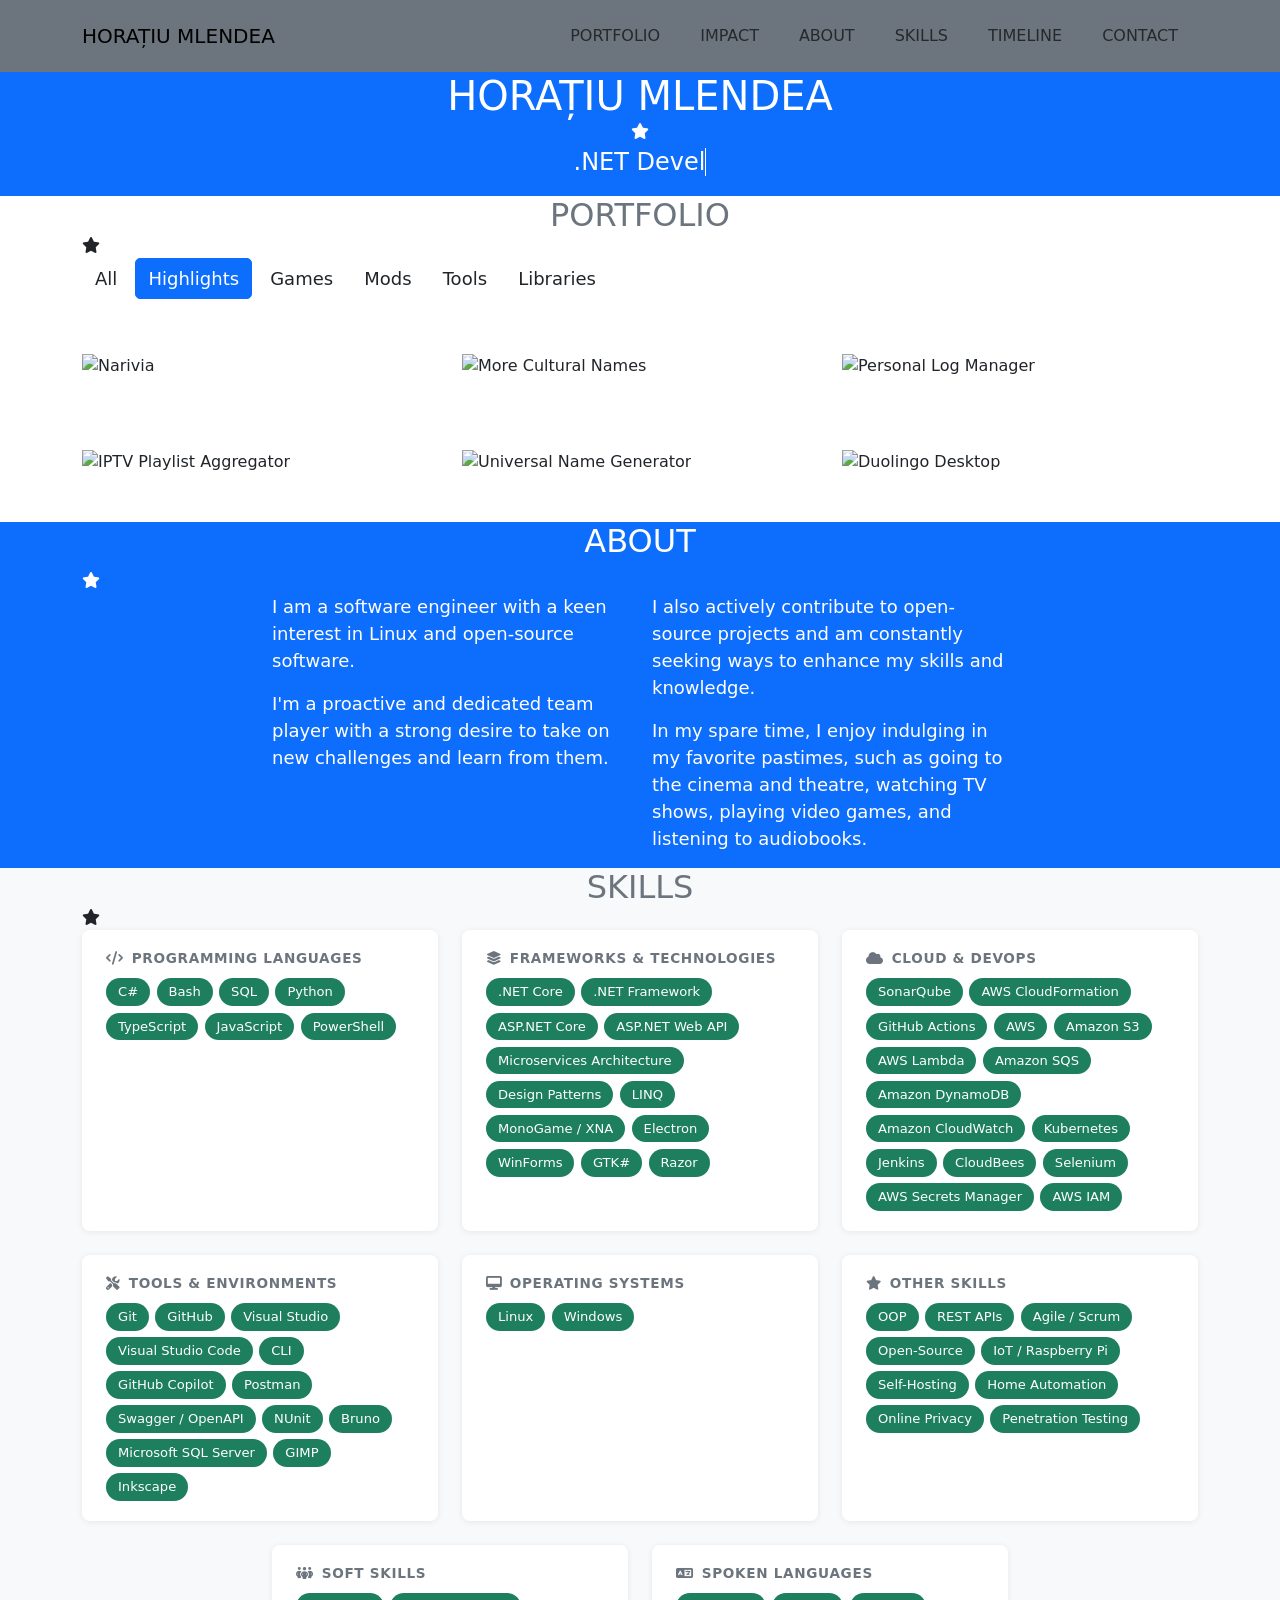
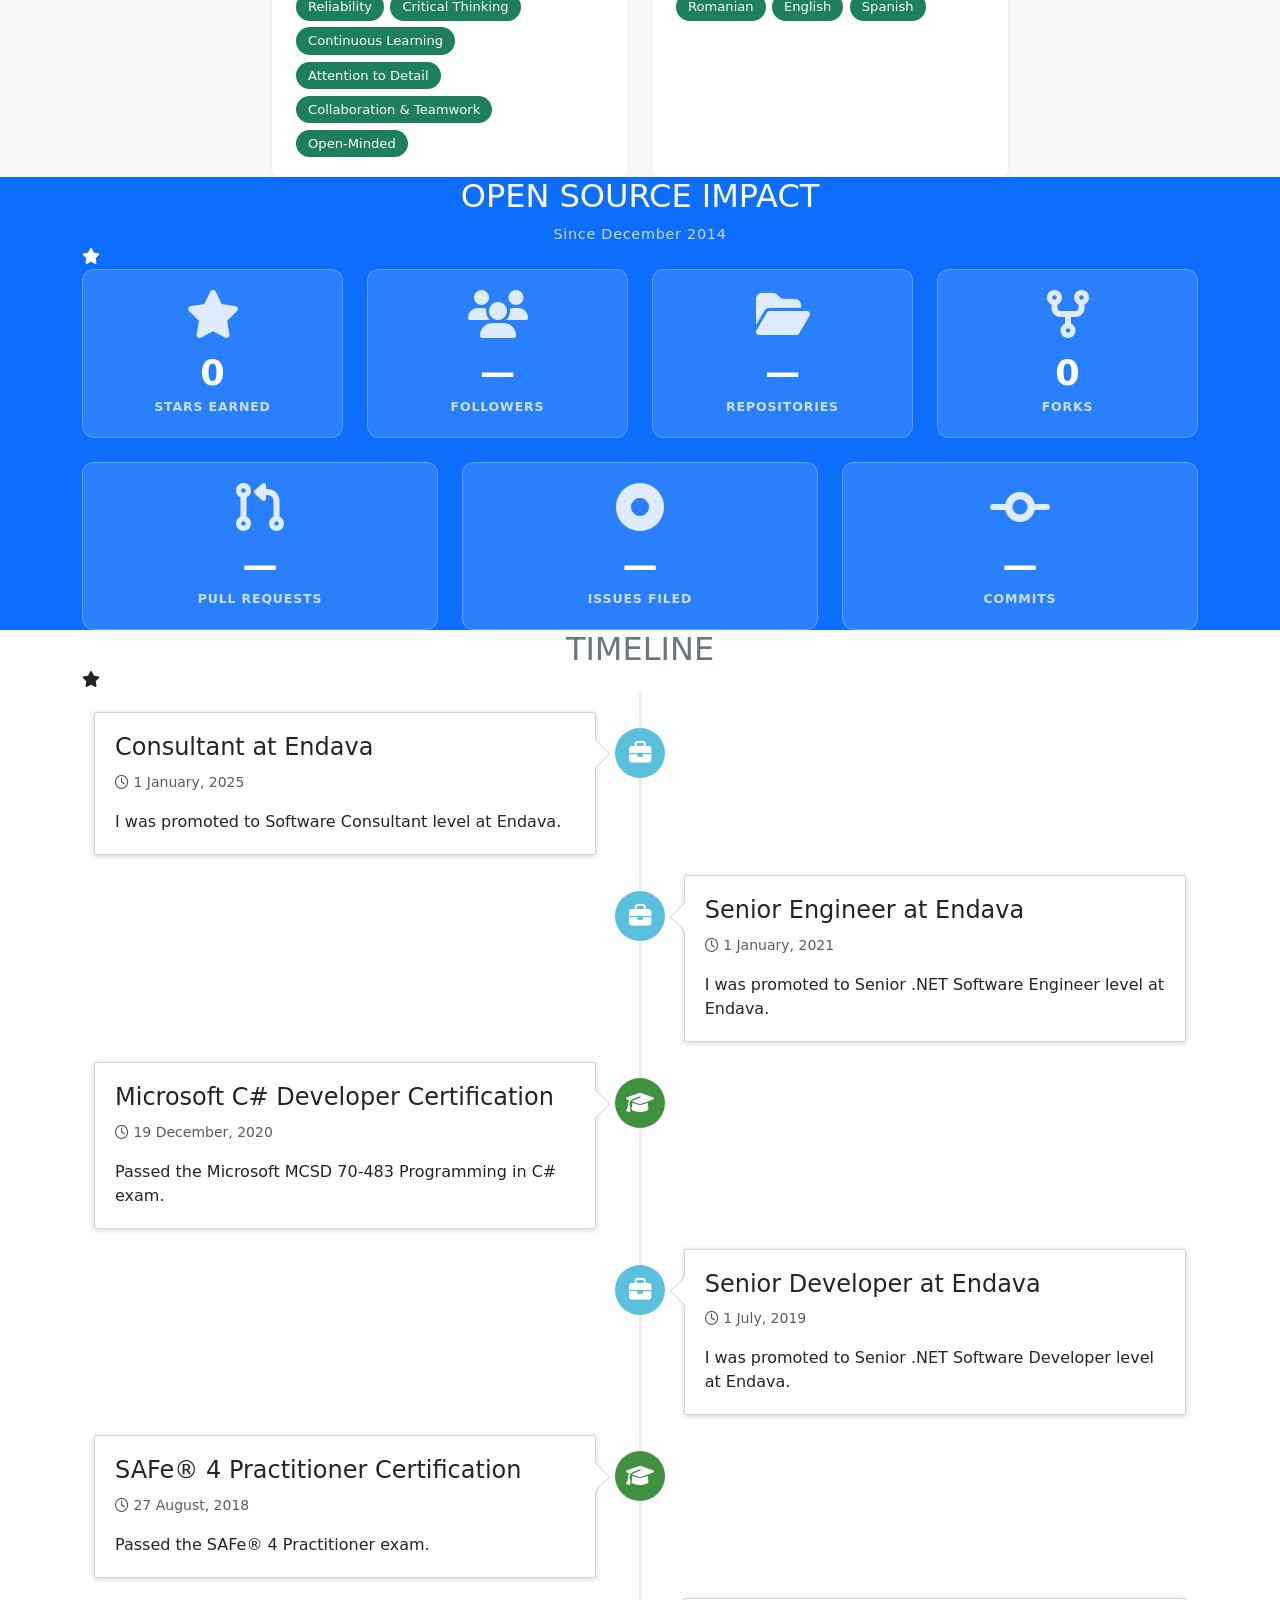
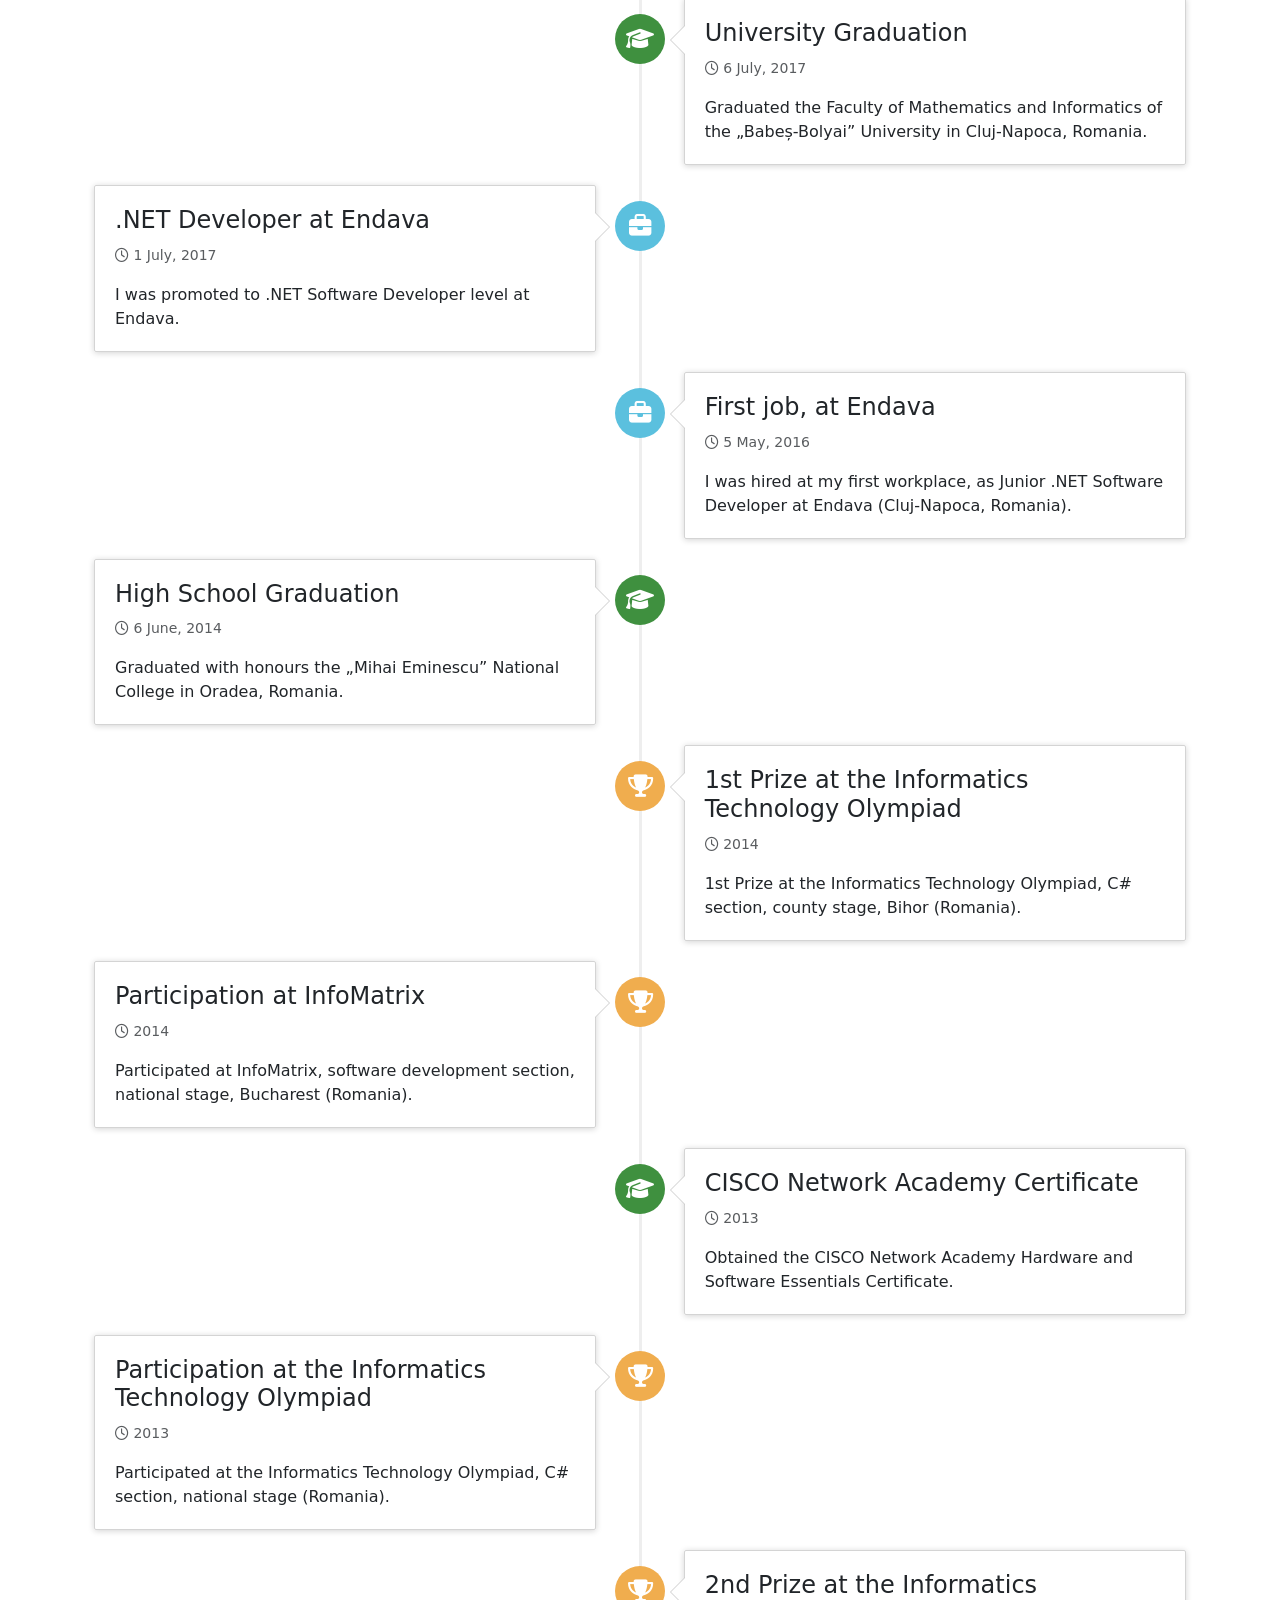
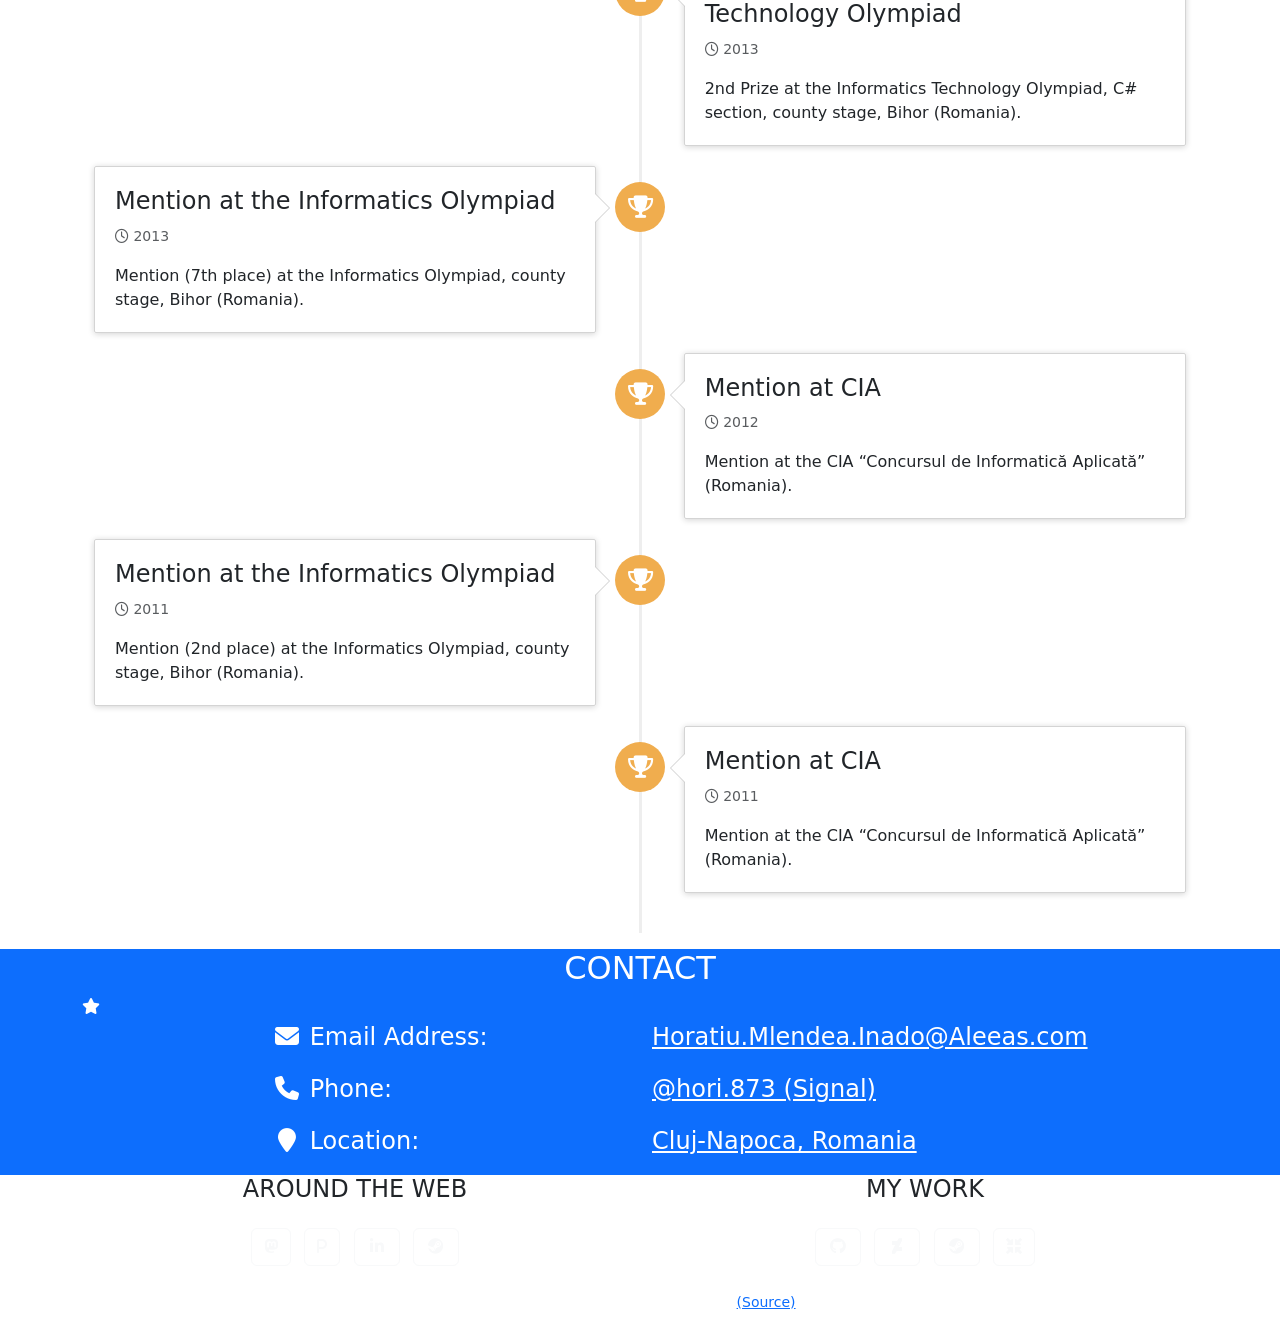
==== index.html @ ca7e9d62 "impact: Tweaked subtitle" ====
<!DOCTYPE html>
<html lang="en">
    <head>
        <meta charset="utf-8">
        <meta name="viewport" content="width=device-width, initial-scale=1">
        <meta name="description" content="Horațiu Mlendea's Presentation Website">
        <meta name="author" content="Horațiu Mlendea">

        <!-- Open Graph -->
        <meta property="og:type" content="website">
        <meta property="og:url" content="https://hmlendea.go.ro">
        <meta property="og:title" content="Horațiu Mlendea">
        <meta property="og:description" content="Software Engineering Consultant (.NET) · Open-source contributor · Linux enthusiast">
        <meta property="og:image" content="https://avatars.githubusercontent.com/u/10261133">
        <meta property="og:image:width" content="460">
        <meta property="og:image:height" content="460">
        <meta property="og:locale" content="en_GB">

        <!-- Twitter / X Card -->
        <meta name="twitter:card" content="summary">
        <meta name="twitter:url" content="https://hmlendea.go.ro">
        <meta name="twitter:title" content="Horațiu Mlendea">
        <meta name="twitter:description" content="Software Engineering Consultant (.NET) · Open-source contributor · Linux enthusiast">
        <meta name="twitter:image" content="https://avatars.githubusercontent.com/u/10261133">

        <link rel="icon" href="https://avatars.githubusercontent.com/u/10261133">
        <link rel="canonical" href="https://hmlendea.go.ro/">
        <link rel="sitemap" type="application/xml" href="/sitemap.xml">
        <title>Horațiu Mlendea</title>

        <!-- Preconnect hints for performance -->
        <link rel="preconnect" href="https://fonts.googleapis.com" />
        <link rel="preconnect" href="https://fonts.gstatic.com" crossorigin />
        <link rel="preconnect" href="https://cdn.jsdelivr.net" />
        <link rel="preconnect" href="https://cdnjs.cloudflare.com" />

        <!-- Bootstrap -->
        <link href="https://cdn.jsdelivr.net/npm/bootstrap@5.3.3/dist/css/bootstrap.min.css" rel="stylesheet">
        <link href="https://cdn.jsdelivr.net/npm/startbootstrap-freelancer@7.0.7/dist/css/styles.min.css" rel="stylesheet" />

        <!-- Font Awesome icons (free version)-->
        <link href="https://cdnjs.cloudflare.com/ajax/libs/font-awesome/6.7.2/css/all.min.css" rel="stylesheet" crossorigin="anonymous">

        <!-- CSS - Plugins -->
        <link href="css/timeline.css" rel="stylesheet">
        <link href="https://cdnjs.cloudflare.com/ajax/libs/animate.css/4.1.1/animate.min.css" rel="stylesheet">

        <!-- CSS - Customisations -->
        <link href="css/portfolio-filter.css" rel="stylesheet">
        <link href="css/hori.css" rel="stylesheet">

        <!-- Google fonts-->
        <link href="https://fonts.googleapis.com/css2?family=Montserrat:wght@400;700&family=Lato:ital,wght@0,400;0,700;1,400;1,700&display=swap" rel="stylesheet" />
        <link rel="me" href="https://mastodon.world/@hmlendea">
    </head>
    <body id="page-top" class="index">

        <!-- Navigation-->
        <nav class="navbar navbar-expand-lg bg-secondary text-uppercase fixed-top" id="mainNav">
            <div class="container">
                <a class="navbar-brand js-scroll-trigger" href="#page-top">Horațiu Mlendea</a>
                <button class="navbar-toggler text-uppercase fw-bold bg-primary text-white rounded" type="button" data-bs-toggle="collapse" data-bs-target="#navbarResponsive" aria-controls="navbarResponsive" aria-expanded="false" aria-label="Toggle navigation">
                    Menu
                    <i class="fas fa-bars"></i>
                </button>
                <div class="collapse navbar-collapse" id="navbarResponsive">
                    <ul class="navbar-nav ms-auto">
                        <li class="nav-item mx-0 mx-lg-1"><a class="nav-link py-3 px-0 px-lg-3 rounded js-scroll-trigger" href="#portfolio">Portfolio</a></li>
                        <li class="nav-item mx-0 mx-lg-1"><a class="nav-link py-3 px-0 px-lg-3 rounded js-scroll-trigger" href="#impact">Impact</a></li>
                        <li class="nav-item mx-0 mx-lg-1"><a class="nav-link py-3 px-0 px-lg-3 rounded js-scroll-trigger" href="#about">About</a></li>
                        <li class="nav-item mx-0 mx-lg-1"><a class="nav-link py-3 px-0 px-lg-3 rounded js-scroll-trigger" href="#skills">Skills</a></li>
                        <li class="nav-item mx-0 mx-lg-1"><a class="nav-link py-3 px-0 px-lg-3 rounded js-scroll-trigger" href="#timeline">Timeline</a></li>
                        <li class="nav-item mx-0 mx-lg-1"><a class="nav-link py-3 px-0 px-lg-3 rounded js-scroll-trigger" href="#contact">Contact</a></li>
                    </ul>
                </div>
            </div>
        </nav>

        <!-- Masthead-->
        <header class="masthead bg-primary text-white text-center">
            <div class="container d-flex align-items-center flex-column">
                <!-- Masthead Avatar Image-->
                <img class="masthead-avatar mb-5 wow animate__animated animate__bounceIn" src="https://avatars.githubusercontent.com/u/10261133" alt="Horațiu Mlendea" />
                <!-- Masthead Heading-->
                <h1 class="masthead-heading text-uppercase mb-0">Horațiu Mlendea</h1>
                <!-- Icon Divider-->
                <div class="divider-custom divider-light">
                    <div class="divider-custom-line"></div>
                    <div class="divider-custom-icon"><i class="fas fa-star"></i></div>
                    <div class="divider-custom-line"></div>
                </div>
                <!-- Masthead Subheading-->
                <span class="skills">
                    <p class="text-center typewrite" data-period="1500" data-type='[ ".NET Developer", "Tinkerer", "IoT enthusiast", "♥ Linux", "Gamer", "Open-source contributor", "Online privacy advocate", "Writer of bugs xD" ]'>
                        <span class="wrap"></span>
                    </p>
                </span>
            </div>
        </header>

        <!-- Portfolio Section-->
        <section class="page-section portfolio" id="portfolio">
            <div class="container">
                <!-- Portfolio Section Heading-->
                <h2 class="page-section-heading text-center text-uppercase text-secondary mb-0">Portfolio</h2>
                <!-- Icon Divider-->
                <div class="divider-custom">
                    <div class="divider-custom-line"></div>
                    <div class="divider-custom-icon"><i class="fas fa-star"></i></div>
                    <div class="divider-custom-line"></div>
                </div>
                <div class="divider-custom">
                    <button class="btn filter-button" data-filter="all" href="">All</button>
                    <button class="btn filter-button btn-primary" data-filter="highlights">Highlights</button>
                    <button class="btn filter-button" data-filter="games">Games</button>
                    <button class="btn filter-button" data-filter="mods">Mods</button>
                    <button class="btn filter-button" data-filter="tools">Tools</button>
                    <button class="btn filter-button" data-filter="libraries">Libraries</button>
                </div>
                <!-- Portfolio Grid Items-->
                <div id="portfolio-gallery" class="row justify-content-center">
                    <!-- 1,1 -->
                    <div class="col-md-6 col-lg-4 mb-5 wow animate__animated animate__bounceIn filter games highlights">
                        <!-- Narivia-->
                        <div class="portfolio-item mx-auto" data-bs-toggle="modal" data-bs-target="#portfolioModalNarivia">
                            <div class="portfolio-item-caption d-flex align-items-center justify-content-center h-100 w-100">
                                <div class="portfolio-item-caption-content text-center text-white">Narivia</div>
                            </div>
                            <img class="img-fluid" loading="lazy" src="https://raw.githubusercontent.com/hmlendea/narivia/master/.github/cover.png" alt="Narivia" />
                        </div>
                    </div>
                    <!-- 2,1 -->
                    <div class="col-md-6 col-lg-4 mb-5 wow animate__animated animate__bounceIn filter mods highlights">
                        <!-- More Cultural Names -->
                        <div class="portfolio-item mx-auto" data-bs-toggle="modal" data-bs-target="#portfolioModalMoreCulturalNames">
                            <div class="portfolio-item-caption d-flex align-items-center justify-content-center h-100 w-100">
                                <div class="portfolio-item-caption-content text-center text-white">More Cultural Names</div>
                            </div>
                            <img class="img-fluid" loading="lazy" src="https://raw.githubusercontent.com/hmlendea/more-cultural-names/master/.github/cover.png" alt="More Cultural Names" />
                        </div>
                    </div>
                    <!-- 3,1 -->
                    <div class="col-md-6 col-lg-4 mb-5 wow animate__animated animate__bounceIn filter games">
                        <!-- GeForce NOW for Linux -->
                        <div class="portfolio-item mx-auto" data-bs-toggle="modal" data-bs-target="#portfolioModalGeForceNowElectron">
                            <div class="portfolio-item-caption d-flex align-items-center justify-content-center h-100 w-100">
                                <div class="portfolio-item-caption-content text-center text-white">GeForce NOW for Linux</div>
                            </div>
                            <img class="img-fluid" loading="lazy" src="https://raw.githubusercontent.com/hmlendea/gfn-electron/master/.github/cover.png" alt="GeForce NOW for Linux" />
                        </div>
                    </div>
                    <!-- 3,1 -->
                    <div class="col-md-6 col-lg-4 mb-5 wow animate__animated animate__bounceIn filter tools highlights">
                        <!-- Personal Log Manager -->
                        <div class="portfolio-item mx-auto" data-bs-toggle="modal" data-bs-target="#portfolioModalPersonalLogManager">
                            <div class="portfolio-item-caption d-flex align-items-center justify-content-center h-100 w-100">
                                <div class="portfolio-item-caption-content text-center text-white">Personal Log Manager</div>
                            </div>
                            <img class="img-fluid" loading="lazy" src="https://raw.githubusercontent.com/hmlendea/personal-log-manager/master/.github/cover.png" alt="Personal Log Manager" />
                        </div>
                    </div>
                    <!-- 1,2 -->
                    <div class="col-md-6 col-lg-4 mb-5 wow animate__animated animate__bounceIn filter tools highlights">
                        <!-- IPTV Playlist Aggregator-->
                        <div class="portfolio-item mx-auto" data-bs-toggle="modal" data-bs-target="#portfolioModalIptvPlaylistAggregator">
                            <div class="portfolio-item-caption d-flex align-items-center justify-content-center h-100 w-100">
                                <div class="portfolio-item-caption-content text-center text-white">IPTV Playlist Aggregator</div>
                            </div>
                            <img class="img-fluid" loading="lazy" src="https://raw.githubusercontent.com/hmlendea/iptv-playlist-aggregator/master/.github/cover.png" alt="IPTV Playlist Aggregator" />
                        </div>
                    </div>
                    <!-- 2,2 -->
                    <div class="col-md-6 col-lg-4 mb-5 wow animate__animated animate__bounceIn filter tools highlights">
                        <!-- Universal Name Generator -->
                        <div class="portfolio-item mx-auto" data-bs-toggle="modal" data-bs-target="#portfolioModalUniversalNameGenerator">
                            <div class="portfolio-item-caption d-flex align-items-center justify-content-center h-100 w-100">
                                <div class="portfolio-item-caption-content text-center text-white">Universal Name Generator</div>
                            </div>
                            <img class="img-fluid" loading="lazy" src="https://raw.githubusercontent.com/hmlendea/universal-name-generator/master/.github/cover.png" alt="Universal Name Generator" />
                        </div>
                    </div>
                    <!-- 3,2 -->
                    <div class="col-md-6 col-lg-4 mb-5 wow animate__animated animate__bounceIn filter tools highlights">
                        <!-- Duolingo Desktop -->
                        <div class="portfolio-item mx-auto" data-bs-toggle="modal" data-bs-target="#portfolioModalDuolingoDesktop">
                            <div class="portfolio-item-caption d-flex align-items-center justify-content-center h-100 w-100">
                                <div class="portfolio-item-caption-content text-center text-white">Duolingo Desktop</div>
                            </div>
                            <img class="img-fluid" loading="lazy" src="https://raw.githubusercontent.com/hmlendea/duolingo-desktop/master/.github/cover.png" alt="Duolingo Desktop" />
                        </div>
                    </div>
                    <!-- 1,3 -->
                    <div class="col-md-6 col-lg-4 mb-5 mb-lg-0 wow animate__animated animate__bounceIn filter tools">
                        <!-- Bitwarden Vault Manager -->
                        <div class="portfolio-item mx-auto" data-bs-toggle="modal" data-bs-target="#portfolioModalBitwardenVaultManager">
                            <div class="portfolio-item-caption d-flex align-items-center justify-content-center h-100 w-100">
                                <div class="portfolio-item-caption-content text-center text-white">Bitwarden Vault Manager</div>
                            </div>
                            <img class="img-fluid" loading="lazy" src="https://raw.githubusercontent.com/hmlendea/bitwarden-vault-manager/master/.github/cover.png" alt="Bitwarden Vault Manager" />
                        </div>
                    </div>
                    <!-- 2,3 -->
                    <div class="col-md-6 col-lg-4 mb-5 wow animate__animated animate__bounceIn filter tools">
                        <!-- Transliteration API -->
                        <div class="portfolio-item mx-auto" data-bs-toggle="modal" data-bs-target="#portfolioModalTransliterationAPI">
                            <div class="portfolio-item-caption d-flex align-items-center justify-content-center h-100 w-100">
                                <div class="portfolio-item-caption-content text-center text-white">Transliteration API</div>
                            </div>
                            <img class="img-fluid" loading="lazy" src="https://raw.githubusercontent.com/hmlendea/transliteration-api/master/.github/cover.png" alt="Transliteration API" />
                        </div>
                    </div>
                    <!-- 1,4 -->
                    <div class="col-md-6 col-lg-4 mb-5 mb-lg-0 wow animate__animated animate__bounceIn filter games">
                        <!-- Memory Blocks -->
                        <div class="portfolio-item mx-auto" data-bs-toggle="modal" data-bs-target="#portfolioModalMemoryBlocks">
                            <div class="portfolio-item-caption d-flex align-items-center justify-content-center h-100 w-100">
                                <div class="portfolio-item-caption-content text-center text-white">Memory Blocks</div>
                            </div>
                            <img class="img-fluid" loading="lazy" src="https://raw.githubusercontent.com/hmlendea/memoryblocks/master/.github/cover.png" alt="Memory Blocks" />
                        </div>
                    </div>
                    <!-- 2,4 -->
                    <div class="col-md-6 col-lg-4 mb-5 wow animate__animated animate__bounceIn filter games">
                        <!-- SokoGrump-->
                        <div class="portfolio-item mx-auto" data-bs-toggle="modal" data-bs-target="#portfolioModalSokoGrump">
                            <div class="portfolio-item-caption d-flex align-items-center justify-content-center h-100 w-100">
                                <div class="portfolio-item-caption-content text-center text-white">SokoGrump</div>
                            </div>
                            <img class="img-fluid" loading="lazy" src="https://raw.githubusercontent.com/hmlendea/sokogrump/master/.github/cover.png" alt="SokoGrump" />
                        </div>
                    </div>
                    <!-- 3,4 -->
                    <div class="col-md-6 col-lg-4 mb-5 wow animate__animated animate__bounceIn filter games">
                        <!-- Minesweeper-->
                        <div class="portfolio-item mx-auto" data-bs-toggle="modal" data-bs-target="#portfolioModalMinesweeper">
                            <div class="portfolio-item-caption d-flex align-items-center justify-content-center h-100 w-100">
                                <div class="portfolio-item-caption-content text-center text-white">Minesweeper</div>
                            </div>
                            <img class="img-fluid" loading="lazy" src="https://raw.githubusercontent.com/hmlendea/minesweeper/master/.github/cover.png" alt="MineSweeper" />
                        </div>
                    </div>
                    <!-- NuciLog -->
                    <div class="col-md-6 col-lg-4 mb-5 wow animate__animated animate__bounceIn filter libraries">
                        <!-- NuciLog -->
                        <div class="portfolio-item mx-auto" data-bs-toggle="modal" data-bs-target="#portfolioModalNuciLog">
                            <div class="portfolio-item-caption d-flex align-items-center justify-content-center h-100 w-100">
                                <div class="portfolio-item-caption-content text-center text-white">NuciLog</div>
                            </div>
                            <img class="img-fluid" loading="lazy" src="https://raw.githubusercontent.com/hmlendea/nucilog/master/.github/cover.png" alt="NuciLog" />
                        </div>
                    </div>
                    <!-- 1,5 -->
                    <div class="col-md-6 col-lg-4 mb-5 wow animate__animated animate__bounceIn filter games">
                        <!-- Backgammon by Horațiu-->
                        <div class="portfolio-item mx-auto" data-bs-toggle="modal" data-bs-target="#portfolioModalBackgammon">
                            <div class="portfolio-item-caption d-flex align-items-center justify-content-center h-100 w-100">
                                <div class="portfolio-item-caption-content text-center text-white">Backgammon by Horațiu</div>
                            </div>
                            <img class="img-fluid" loading="lazy" src="https://raw.githubusercontent.com/hmlendea/backgammon-by-horatiu/master/.github/cover.png" alt="Backgammon by Horațiu" />
                        </div>
                    </div>
                    <!-- NuciAPI -->
                    <div class="col-md-6 col-lg-4 mb-5 wow animate__animated animate__bounceIn filter libraries">
                        <!-- NuciAPI -->
                        <div class="portfolio-item mx-auto" data-bs-toggle="modal" data-bs-target="#portfolioModalNuciAPI">
                            <div class="portfolio-item-caption d-flex align-items-center justify-content-center h-100 w-100">
                                <div class="portfolio-item-caption-content text-center text-white">NuciAPI</div>
                            </div>
                            <img class="img-fluid" loading="lazy" src="https://raw.githubusercontent.com/hmlendea/nuciapi/master/.github/cover.png" alt="NuciAPI" />
                        </div>
                    </div>
                    <!-- NuciWeb.Automation -->
                    <div class="col-md-6 col-lg-4 wow animate__animated animate__bounceIn filter libraries">
                        <!-- NuciWeb.Automation -->
                        <div class="portfolio-item mx-auto" data-bs-toggle="modal" data-bs-target="#portfolioModalNuciWebAutomation">
                            <div class="portfolio-item-caption d-flex align-items-center justify-content-center h-100 w-100">
                                <div class="portfolio-item-caption-content text-center text-white">NuciWeb.Automation</div>
                            </div>
                            <img class="img-fluid" loading="lazy" src="https://raw.githubusercontent.com/hmlendea/nuciweb.automation/master/.github/cover.png" alt="NuciWeb.Automation" />
                        </div>
                    </div>
                </div>
            </div>
        </section>

        <!-- About Section-->
        <section class="page-section bg-primary text-white mb-0" id="about">
            <div class="container">
                <!-- About Section Heading-->
                <h2 class="page-section-heading text-center text-uppercase text-white">About</h2>
                <!-- Icon Divider-->
                <div class="divider-custom divider-light">
                    <div class="divider-custom-line"></div>
                    <div class="divider-custom-icon"><i class="fas fa-star"></i></div>
                    <div class="divider-custom-line"></div>
                </div>
                <!-- About Section Content-->
                <div class="row">
                    <div class="col-lg-4 ms-auto wow animate__animated animate__slideInLeft">
                        <p>I am a software engineer with a keen interest in Linux and open-source software.</p>
                        <p>I'm a proactive and dedicated team player with a strong desire to take on new challenges and learn from them.</p>
                    </div>
                    <div class="col-lg-4 me-auto wow animate__animated animate__slideInRight">
                        <p>I also actively contribute to open-source projects and am constantly seeking ways to enhance my skills and knowledge.</p>
                        <p>In my spare time, I enjoy indulging in my favorite pastimes, such as going to the cinema and theatre, watching TV shows, playing video games, and listening to audiobooks.</p>
                    </div>
                </div>
            </div>
        </section>

        <!-- Skills Section -->
        <section class="page-section bg-light" id="skills">
            <div class="container">
                <!-- Skills Section Heading-->
                <h2 class="page-section-heading text-center text-uppercase text-secondary mb-0">Skills</h2>
                <!-- Icon Divider-->
                <div class="divider-custom">
                    <div class="divider-custom-line"></div>
                    <div class="divider-custom-icon"><i class="fas fa-star"></i></div>
                    <div class="divider-custom-line"></div>
                </div>

                <div class="row justify-content-center g-4">
                    <div class="col-lg-4 col-md-6 wow animate__animated animate__fadeInUp">
                        <div class="skill-category">
                            <h5 class="skill-category-title"><i class="fas fa-code me-2"></i>Programming Languages</h5>
                            <div class="skill-tags">
                                <span class="skill-tag">C#<span class="skill-popup"><span class="skill-popup-name">C#</span><span class="skill-popup-desc">Primary language throughout the career; used daily for .NET development.</span><span class="skill-popup-level">★★★★★&ensp;Expert</span></span></span>
                                <span class="skill-tag">Bash<span class="skill-popup"><span class="skill-popup-name">Bash</span><span class="skill-popup-desc">Everyday scripting, automation, and Linux system workflows.</span><span class="skill-popup-level">★★★★★&ensp;Expert</span></span></span>
                                <span class="skill-tag">SQL<span class="skill-popup"><span class="skill-popup-name">SQL</span><span class="skill-popup-desc">Writing queries, stored procedures, and complex database management tasks.</span><span class="skill-popup-level">★★★★☆&ensp;Advanced</span></span></span>
                                <span class="skill-tag">Python<span class="skill-popup"><span class="skill-popup-name">Python</span><span class="skill-popup-desc">Scripting and lightweight automation tasks.</span><span class="skill-popup-level">★★☆☆☆&ensp;Intermediate</span></span></span>
                                <span class="skill-tag">TypeScript<span class="skill-popup"><span class="skill-popup-name">TypeScript</span><span class="skill-popup-desc">Recently started learning; still building familiarity with the type system.</span><span class="skill-popup-level">★☆☆☆☆&ensp;Beginner</span></span></span>
                                <span class="skill-tag">JavaScript<span class="skill-popup"><span class="skill-popup-name">JavaScript</span><span class="skill-popup-desc">Client-side scripting and Electron desktop applications.</span><span class="skill-popup-level">★★☆☆☆&ensp;Intermediate</span></span></span>
                                <span class="skill-tag">PowerShell<span class="skill-popup"><span class="skill-popup-name">PowerShell</span><span class="skill-popup-desc">Windows automation, administrative scripting, and CI/CD pipeline tasks.</span><span class="skill-popup-level">★★☆☆☆&ensp;Intermediate</span></span></span>
                            </div>
                        </div>
                    </div>
                    <div class="col-lg-4 col-md-6 wow animate__animated animate__fadeInUp">
                        <div class="skill-category">
                            <h5 class="skill-category-title"><i class="fas fa-layer-group me-2"></i>Frameworks &amp; Technologies</h5>
                            <div class="skill-tags">
                                <span class="skill-tag">.NET Core<span class="skill-popup"><span class="skill-popup-name">.NET Core</span><span class="skill-popup-desc">Cross-platform .NET runtime; primary development stack.</span><span class="skill-popup-level">★★★★★&ensp;Expert</span></span></span>
                                <span class="skill-tag">.NET Framework<span class="skill-popup"><span class="skill-popup-name">.NET Framework</span><span class="skill-popup-desc">Windows-targeted .NET for legacy and enterprise applications.</span><span class="skill-popup-level">★★★★★&ensp;Expert</span></span></span>
                                <span class="skill-tag">ASP.NET Core<span class="skill-popup"><span class="skill-popup-name">ASP.NET Core</span><span class="skill-popup-desc">Framework for high-performance web APIs and web applications.</span><span class="skill-popup-level">★★★★★&ensp;Expert</span></span></span>
                                <span class="skill-tag">ASP.NET Web API<span class="skill-popup"><span class="skill-popup-name">ASP.NET Web API</span><span class="skill-popup-desc">RESTful service development on the .NET platform.</span><span class="skill-popup-level">★★★★★&ensp;Expert</span></span></span>
                                <span class="skill-tag">Microservices Architecture<span class="skill-popup"><span class="skill-popup-name">Microservices Architecture</span><span class="skill-popup-desc">Designing and operating distributed, independently deployable services.</span><span class="skill-popup-level">★★★★★&ensp;Expert</span></span></span>
                                <span class="skill-tag">Design Patterns<span class="skill-popup"><span class="skill-popup-name">Design Patterns</span><span class="skill-popup-desc">Applying well-known architectural and creational software patterns.</span><span class="skill-popup-level">★★★★★&ensp;Expert</span></span></span>
                                <span class="skill-tag">LINQ<span class="skill-popup"><span class="skill-popup-name">LINQ</span><span class="skill-popup-desc">Strongly-typed query syntax for .NET collections and databases.</span><span class="skill-popup-level">★★★★★&ensp;Expert</span></span></span>
                                <span class="skill-tag">MonoGame / XNA<span class="skill-popup"><span class="skill-popup-name">MonoGame / XNA</span><span class="skill-popup-desc">2D/3D game development framework used in personal game projects.</span><span class="skill-popup-level">★★★☆☆&ensp;Proficient</span></span></span>
                                <span class="skill-tag">Electron<span class="skill-popup"><span class="skill-popup-name">Electron</span><span class="skill-popup-desc">Cross-platform desktop apps built with web technologies.</span><span class="skill-popup-level">★★☆☆☆&ensp;Intermediate</span></span></span>
                                <span class="skill-tag">WinForms<span class="skill-popup"><span class="skill-popup-name">WinForms</span><span class="skill-popup-desc">Used in the distant past for quite advanced personal projects; not used since.</span><span class="skill-popup-level">★★★☆☆&ensp;Proficient</span></span></span>
                                <span class="skill-tag">GTK#<span class="skill-popup"><span class="skill-popup-name">GTK#</span><span class="skill-popup-desc">Linux native UI toolkit; dabbled briefly in the distant past for some personal projects.</span><span class="skill-popup-level">★☆☆☆☆&ensp;Beginner</span></span></span>
                                <span class="skill-tag">Razor<span class="skill-popup"><span class="skill-popup-name">Razor</span><span class="skill-popup-desc">ASP.NET templating syntax for server-side rendered web pages; recently started using it.</span><span class="skill-popup-level">★☆☆☆☆&ensp;Beginner</span></span></span>
                            </div>
                        </div>
                    </div>
                    <div class="col-lg-4 col-md-6 wow animate__animated animate__fadeInUp">
                        <div class="skill-category">
                            <h5 class="skill-category-title"><i class="fas fa-cloud me-2"></i>Cloud &amp; DevOps</h5>
                            <div class="skill-tags">
                                <span class="skill-tag">SonarQube<span class="skill-popup"><span class="skill-popup-name">SonarQube</span><span class="skill-popup-desc">Continuous code quality inspection and static analysis platform.</span><span class="skill-popup-level">★★★★☆&ensp;Advanced</span></span></span>
                                <span class="skill-tag">AWS CloudFormation<span class="skill-popup"><span class="skill-popup-name">AWS CloudFormation</span><span class="skill-popup-desc">Infrastructure-as-code for provisioning and managing AWS resources.</span><span class="skill-popup-level">★★★★☆&ensp;Advanced</span></span></span>
                                <span class="skill-tag">GitHub Actions<span class="skill-popup"><span class="skill-popup-name">GitHub Actions</span><span class="skill-popup-desc">CI/CD pipelines tightly integrated with GitHub repositories.</span><span class="skill-popup-level">★★★★☆&ensp;Advanced</span></span></span>
                                <span class="skill-tag">AWS<span class="skill-popup"><span class="skill-popup-name">AWS</span><span class="skill-popup-desc">Cloud platform used for scalable application infrastructure.</span><span class="skill-popup-level">★★★☆☆&ensp;Proficient</span></span></span>
                                <span class="skill-tag">Amazon S3<span class="skill-popup"><span class="skill-popup-name">Amazon S3</span><span class="skill-popup-desc">Object storage for files, assets, and application data.</span><span class="skill-popup-level">★★★☆☆&ensp;Proficient</span></span></span>
                                <span class="skill-tag">AWS Lambda<span class="skill-popup"><span class="skill-popup-name">AWS Lambda</span><span class="skill-popup-desc">Serverless compute for event-driven and scheduled workloads.</span><span class="skill-popup-level">★★★☆☆&ensp;Proficient</span></span></span>
                                <span class="skill-tag">Amazon SQS<span class="skill-popup"><span class="skill-popup-name">Amazon SQS</span><span class="skill-popup-desc">Managed message queuing for decoupled service communication.</span><span class="skill-popup-level">★★★☆☆&ensp;Proficient</span></span></span>
                                <span class="skill-tag">Amazon DynamoDB<span class="skill-popup"><span class="skill-popup-name">Amazon DynamoDB</span><span class="skill-popup-desc">Serverless NoSQL database for high-throughput services.</span><span class="skill-popup-level">★★★☆☆&ensp;Proficient</span></span></span>
                                <span class="skill-tag">Amazon CloudWatch<span class="skill-popup"><span class="skill-popup-name">Amazon CloudWatch</span><span class="skill-popup-desc">Monitoring, logging, and observability for AWS workloads.</span><span class="skill-popup-level">★★★☆☆&ensp;Proficient</span></span></span>
                                <span class="skill-tag">Kubernetes<span class="skill-popup"><span class="skill-popup-name">Kubernetes</span><span class="skill-popup-desc">Container orchestration for scalable, reliable deployments.</span><span class="skill-popup-level">★★★☆☆&ensp;Proficient</span></span></span>
                                <span class="skill-tag">Jenkins<span class="skill-popup"><span class="skill-popup-name">Jenkins</span><span class="skill-popup-desc">Automation server for continuous integration pipelines.</span><span class="skill-popup-level">★★★☆☆&ensp;Proficient</span></span></span>
                                <span class="skill-tag">CloudBees<span class="skill-popup"><span class="skill-popup-name">CloudBees</span><span class="skill-popup-desc">Enterprise Jenkins platform for managed CI/CD workflows.</span><span class="skill-popup-level">★★★☆☆&ensp;Proficient</span></span></span>
                                <span class="skill-tag">Selenium<span class="skill-popup"><span class="skill-popup-name">Selenium</span><span class="skill-popup-desc">Browser automation framework; used for building automated tools and workflows.</span><span class="skill-popup-level">★★★☆☆&ensp;Proficient</span></span></span>
                                <span class="skill-tag">AWS Secrets Manager<span class="skill-popup"><span class="skill-popup-name">AWS Secrets Manager</span><span class="skill-popup-desc">Secure storage and automatic rotation of application secrets.</span><span class="skill-popup-level">★★☆☆☆&ensp;Intermediate</span></span></span>
                                <span class="skill-tag">AWS IAM<span class="skill-popup"><span class="skill-popup-name">AWS IAM</span><span class="skill-popup-desc">Identity and access management for AWS resource permissions.</span><span class="skill-popup-level">★☆☆☆☆&ensp;Beginner</span></span></span>
                            </div>
                        </div>
                    </div>
                    <div class="col-lg-4 col-md-6 wow animate__animated animate__fadeInUp">
                        <div class="skill-category">
                            <h5 class="skill-category-title"><i class="fas fa-screwdriver-wrench me-2"></i>Tools &amp; Environments</h5>
                            <div class="skill-tags">
                                <span class="skill-tag">Git<span class="skill-popup"><span class="skill-popup-name">Git</span><span class="skill-popup-desc">Version control system for all source code management.</span><span class="skill-popup-level">★★★★★&ensp;Expert</span></span></span>
                                <span class="skill-tag">GitHub<span class="skill-popup"><span class="skill-popup-name">GitHub</span><span class="skill-popup-desc">Platform for hosting, collaboration, and open-source projects.</span><span class="skill-popup-level">★★★★★&ensp;Expert</span></span></span>
                                <span class="skill-tag">Visual Studio<span class="skill-popup"><span class="skill-popup-name">Visual Studio</span><span class="skill-popup-desc">Full-featured IDE; primary environment for .NET development.</span><span class="skill-popup-level">★★★★★&ensp;Expert</span></span></span>
                                <span class="skill-tag">Visual Studio Code<span class="skill-popup"><span class="skill-popup-name">Visual Studio Code</span><span class="skill-popup-desc">Lightweight extensible editor used daily across all platforms.</span><span class="skill-popup-level">★★★★★&ensp;Expert</span></span></span>
                                <span class="skill-tag">CLI<span class="skill-popup"><span class="skill-popup-name">CLI</span><span class="skill-popup-desc">Terminal-first workflow for development and system management.</span><span class="skill-popup-level">★★★★★&ensp;Expert</span></span></span>
                                <span class="skill-tag">GitHub Copilot<span class="skill-popup"><span class="skill-popup-name">GitHub Copilot</span><span class="skill-popup-desc">AI pair programmer integrated into the daily development workflow.</span><span class="skill-popup-level">★★★★☆&ensp;Advanced</span></span></span>
                                <span class="skill-tag">Postman<span class="skill-popup"><span class="skill-popup-name">Postman</span><span class="skill-popup-desc">API testing, documentation, and request collection management.</span><span class="skill-popup-level">★★★★☆&ensp;Advanced</span></span></span>
                                <span class="skill-tag">Swagger / OpenAPI<span class="skill-popup"><span class="skill-popup-name">Swagger / OpenAPI</span><span class="skill-popup-desc">API design specification standard and interactive documentation.</span><span class="skill-popup-level">★★★★☆&ensp;Advanced</span></span></span>
                                <span class="skill-tag">NUnit<span class="skill-popup"><span class="skill-popup-name">NUnit</span><span class="skill-popup-desc">Unit testing framework for .NET applications and libraries.</span><span class="skill-popup-level">★★★★☆&ensp;Advanced</span></span></span>
                                <span class="skill-tag">Bruno<span class="skill-popup"><span class="skill-popup-name">Bruno</span><span class="skill-popup-desc">Open-source API client; preferred tool for testing and exploring REST APIs.</span><span class="skill-popup-level">★★★★☆&ensp;Advanced</span></span></span>
                                <span class="skill-tag">Microsoft SQL Server<span class="skill-popup"><span class="skill-popup-name">Microsoft SQL Server</span><span class="skill-popup-desc">Relational database management used across enterprise projects.</span><span class="skill-popup-level">★★★☆☆&ensp;Proficient</span></span></span>
                                <span class="skill-tag">GIMP<span class="skill-popup"><span class="skill-popup-name">GIMP</span><span class="skill-popup-desc">Open-source raster image editor for project artwork and assets.</span><span class="skill-popup-level">★★★☆☆&ensp;Proficient</span></span></span>
                                <span class="skill-tag">Inkscape<span class="skill-popup"><span class="skill-popup-name">Inkscape</span><span class="skill-popup-desc">Open-source vector graphics editor for scalable artwork and diagrams.</span><span class="skill-popup-level">★★★☆☆&ensp;Proficient</span></span></span>
                            </div>
                        </div>
                    </div>
                    <div class="col-lg-4 col-md-6 wow animate__animated animate__fadeInUp">
                        <div class="skill-category">
                            <h5 class="skill-category-title"><i class="fas fa-desktop me-2"></i>Operating Systems</h5>
                            <div class="skill-tags">
                                <span class="skill-tag">Linux<span class="skill-popup"><span class="skill-popup-name">Linux</span><span class="skill-popup-desc">Daily driver OS; extensive experience with advanced workflows, customisation, debugging, home servers, and self-hosting.</span><span class="skill-popup-level">★★★★★&ensp;Expert</span></span></span>
                                <span class="skill-tag">Windows<span class="skill-popup"><span class="skill-popup-name">Windows</span><span class="skill-popup-desc">Used exclusively in the workplace for enterprise .NET development environments.</span><span class="skill-popup-level">★★★☆☆&ensp;Proficient</span></span></span>
                            </div>
                        </div>
                    </div>
                    <div class="col-lg-4 col-md-6 wow animate__animated animate__fadeInUp">
                        <div class="skill-category">
                            <h5 class="skill-category-title"><i class="fas fa-star me-2"></i>Other Skills</h5>
                            <div class="skill-tags">
                                <span class="skill-tag">OOP<span class="skill-popup"><span class="skill-popup-name">OOP</span><span class="skill-popup-desc">Core design paradigm applied consistently across all development work.</span><span class="skill-popup-level">★★★★★&ensp;Expert</span></span></span>
                                <span class="skill-tag">REST APIs<span class="skill-popup"><span class="skill-popup-name">REST APIs</span><span class="skill-popup-desc">Designing, building, and consuming RESTful web services.</span><span class="skill-popup-level">★★★★☆&ensp;Advanced</span></span></span>
                                <span class="skill-tag">Agile / Scrum<span class="skill-popup"><span class="skill-popup-name">Agile / Scrum</span><span class="skill-popup-desc">Iterative development methodology; holds a SAFe 4 Practitioner certification.</span><span class="skill-popup-level">★★★★☆&ensp;Advanced</span></span></span>
                                <span class="skill-tag">Open-Source<span class="skill-popup"><span class="skill-popup-name">Open-Source</span><span class="skill-popup-desc">Active contributor to and maintainer of open-source projects on GitHub.</span><span class="skill-popup-level">★★★★☆&ensp;Advanced</span></span></span>
                                <span class="skill-tag">IoT / Raspberry Pi<span class="skill-popup"><span class="skill-popup-name">IoT / Raspberry Pi</span><span class="skill-popup-desc">Building and programming embedded hardware and IoT projects.</span><span class="skill-popup-level">★★★★☆&ensp;Advanced</span></span></span>
                                <span class="skill-tag">Self-Hosting<span class="skill-popup"><span class="skill-popup-name">Self-Hosting</span><span class="skill-popup-desc">Running personal infrastructure including Immich, Plex, AudioBookshelf, Pi-hole, Minecraft Server, personal APIs and websites.</span><span class="skill-popup-level">★★★★☆&ensp;Advanced</span></span></span>
                                <span class="skill-tag">Home Automation<span class="skill-popup"><span class="skill-popup-name">Home Automation</span><span class="skill-popup-desc">Self-hosted automation using open-source platforms and scripting.</span><span class="skill-popup-level">★★★☆☆&ensp;Proficient</span></span></span>
                                <span class="skill-tag">Online Privacy<span class="skill-popup"><span class="skill-popup-name">Online Privacy</span><span class="skill-popup-desc">Privacy-focused computing, self-hosting, and DNS management.</span><span class="skill-popup-level">★★★☆☆&ensp;Proficient</span></span></span>
                                <span class="skill-tag">Penetration Testing<span class="skill-popup"><span class="skill-popup-name">Penetration Testing</span><span class="skill-popup-desc">Basic security assessments and vulnerability scanning techniques.</span><span class="skill-popup-level">★★☆☆☆&ensp;Intermediate</span></span></span>
                            </div>
                        </div>
                    </div>
                    <div class="col-lg-4 col-md-6 wow animate__animated animate__fadeInUp">
                        <div class="skill-category">
                            <h5 class="skill-category-title"><i class="fas fa-people-group me-2"></i>Soft Skills</h5>
                            <div class="skill-tags">
                                <span class="skill-tag">Reliability</span>
                                <span class="skill-tag">Critical Thinking</span>
                                <span class="skill-tag">Continuous Learning</span>
                                <span class="skill-tag">Attention to Detail</span>
                                <span class="skill-tag">Collaboration &amp; Teamwork</span>
                                <span class="skill-tag">Open-Minded</span>
                            </div>
                        </div>
                    </div>
                    <div class="col-lg-4 col-md-6 wow animate__animated animate__fadeInUp">
                        <div class="skill-category">
                            <h5 class="skill-category-title"><i class="fas fa-language me-2"></i>Spoken Languages</h5>
                            <div class="skill-tags">
                                <span class="skill-tag">Romanian<span class="skill-popup"><span class="skill-popup-name">🇷🇴 Romanian</span><span class="skill-popup-desc">Mother tongue; used for everyday communication and writing.</span><span class="skill-popup-level">★★★★★&ensp;Native</span></span></span>
                                <span class="skill-tag">English<span class="skill-popup"><span class="skill-popup-name">🇬🇧 English</span><span class="skill-popup-desc">Proficient in both written and spoken English; primary language used online and at work. Uses British spelling.</span><span class="skill-popup-level">★★★★★&ensp;Fluent</span></span></span>
                                <span class="skill-tag">Spanish<span class="skill-popup"><span class="skill-popup-name">🇪🇸 Spanish</span><span class="skill-popup-desc">Actively learning through practice and language study apps.</span><span class="skill-popup-level">★☆☆☆☆&ensp;Learning</span></span></span>
                            </div>
                        </div>
                    </div>
                </div>
            </div>
        </section>

        <!-- Open Source Impact Section -->
        <section class="page-section bg-primary text-white mb-0" id="impact">
            <div class="container">
                <h2 class="page-section-heading text-center text-uppercase text-white">Open Source Impact</h2>
                <p class="text-center mb-0" style="opacity:0.75;font-size:0.9rem;letter-spacing:0.05em;">Since December 2014</p>
                <div class="divider-custom divider-light">
                    <div class="divider-custom-line"></div>
                    <div class="divider-custom-icon"><i class="fas fa-star"></i></div>
                    <div class="divider-custom-line"></div>
                </div>
                <div class="row justify-content-center g-4 text-center">
                    <div class="col-6 col-md-4 col-lg-3 wow animate__animated animate__fadeInUp">
                        <div class="impact-stat">
                            <i class="fas fa-3x fa-star mb-3"></i>
                            <div class="impact-stat-value" id="impact-stars">—</div>
                            <div class="impact-stat-label">Stars Earned</div>
                        </div>
                    </div>
                    <div class="col-6 col-md-4 col-lg-3 wow animate__animated animate__fadeInUp">
                        <a href="https://github.com/hmlendea?tab=followers" target="_blank" rel="noopener" class="impact-stat-link">
                        <div class="impact-stat">
                            <i class="fas fa-3x fa-users mb-3"></i>
                            <div class="impact-stat-value" id="impact-followers">—</div>
                            <div class="impact-stat-label">Followers</div>
                        </div>
                        </a>
                    </div>
                    <div class="col-6 col-md-4 col-lg-3 wow animate__animated animate__fadeInUp">
                        <a href="https://github.com/hmlendea?tab=repositories" target="_blank" rel="noopener" class="impact-stat-link">
                        <div class="impact-stat">
                            <i class="fas fa-3x fa-folder-open mb-3"></i>
                            <div class="impact-stat-value" id="impact-repos">—</div>
                            <div class="impact-stat-label">Repositories</div>
                        </div>
                        </a>
                    </div>
                    <div class="col-6 col-md-4 col-lg-3 wow animate__animated animate__fadeInUp">
                        <div class="impact-stat">
                            <i class="fas fa-3x fa-code-fork mb-3"></i>
                            <div class="impact-stat-value" id="impact-forks">—</div>
                            <div class="impact-stat-label">Forks</div>
                        </div>
                    </div>
                </div>
                <div class="row justify-content-center g-4 text-center mt-0">
                    <div class="col-6 col-md-4 col-lg-4 wow animate__animated animate__fadeInUp">
                        <a href="https://github.com/search?q=author%3Ahmlendea&type=pullrequests" target="_blank" rel="noopener" class="impact-stat-link">
                        <div class="impact-stat">
                            <i class="fas fa-3x fa-code-pull-request mb-3"></i>
                            <div class="impact-stat-value" id="impact-prs">—</div>
                            <div class="impact-stat-label">Pull Requests</div>
                        </div>
                        </a>
                    </div>
                    <div class="col-6 col-md-4 col-lg-4 wow animate__animated animate__fadeInUp">
                        <a href="https://github.com/search?q=author%3Ahmlendea&type=issues" target="_blank" rel="noopener" class="impact-stat-link">
                        <div class="impact-stat">
                            <i class="fas fa-3x fa-circle-dot mb-3"></i>
                            <div class="impact-stat-value" id="impact-issues">—</div>
                            <div class="impact-stat-label">Issues Filed</div>
                        </div>
                        </a>
                    </div>
                    <div class="col-6 col-md-4 col-lg-4 wow animate__animated animate__fadeInUp">
                        <a href="https://github.com/search?q=author%3Ahmlendea&type=commits" target="_blank" rel="noopener" class="impact-stat-link">
                        <div class="impact-stat">
                            <i class="fas fa-3x fa-code-commit mb-3"></i>
                            <div class="impact-stat-value" id="impact-commits">—</div>
                            <div class="impact-stat-label">Commits</div>
                        </div>
                        </a>
                    </div>
                </div>
            </div>
        </section>

        <!-- Timeline Section -->
        <section class="page-section" id="timeline">
            <div class="container">
                <!-- Timeline Section Heading-->
                <h2 class="page-section-heading text-center text-uppercase text-secondary mb-0">Timeline</h2>
                <!-- Icon Divider-->
                <div class="divider-custom">
                    <div class="divider-custom-line"></div>
                    <div class="divider-custom-icon"><i class="fas fa-star"></i></div>
                    <div class="divider-custom-line"></div>
                </div>

                <div class="container">
                    <ul class="timeline">
                        <li>
                            <div class="timeline-badge info"><i class="fas fa-briefcase"></i></div>
                            <div class="timeline-panel wow animate__animated animate__slideInLeft">
                                <div class="timeline-heading">
                                    <h4 class="timeline-title">Consultant at Endava</h4>
                                    <p><small class="text-muted"><i class="far fa-clock"></i> 1 January, 2025</small></p>
                                </div>
                                <div class="timeline-body">
                                    <p>I was promoted to Software Consultant level at Endava.</p>
                                </div>
                            </div>
                        </li>
                        <li class="timeline-inverted">
                            <div class="timeline-badge info"><i class="fas fa-briefcase"></i></div>
                            <div class="timeline-panel wow animate__animated animate__slideInRight">
                                <div class="timeline-heading">
                                    <h4 class="timeline-title">Senior Engineer at Endava</h4>
                                    <p><small class="text-muted"><i class="far fa-clock"></i> 1 January, 2021</small></p>
                                </div>
                                <div class="timeline-body">
                                    <p>I was promoted to Senior .NET Software Engineer level at Endava.</p>
                                </div>
                            </div>
                        </li>
                        <li>
                            <div class="timeline-badge success"><i class="fas fa-graduation-cap"></i></div>
                            <div class="timeline-panel wow animate__animated animate__slideInLeft">
                                <div class="timeline-heading">
                                    <h4 class="timeline-title">Microsoft C# Developer Certification</h4>
                                    <p><small class="text-muted"><i class="far fa-clock"></i> 19 December, 2020</small></p>
                                </div>
                                <div class="timeline-body">
                                    <p>Passed the Microsoft MCSD 70-483 Programming in C# exam.</p>
                                </div>
                            </div>
                        </li>
                        <li class="timeline-inverted">
                            <div class="timeline-badge info"><i class="fas fa-briefcase"></i></div>
                            <div class="timeline-panel wow animate__animated animate__slideInRight">
                                <div class="timeline-heading">
                                    <h4 class="timeline-title">Senior Developer at Endava</h4>
                                    <p><small class="text-muted"><i class="far fa-clock"></i> 1 July, 2019</small></p>
                                </div>
                                <div class="timeline-body">
                                    <p>I was promoted to Senior .NET Software Developer level at Endava.</p>
                                </div>
                            </div>
                        </li>
                        <li>
                            <div class="timeline-badge success"><i class="fas fa-graduation-cap"></i></div>
                            <div class="timeline-panel wow animate__animated animate__slideInLeft">
                                <div class="timeline-heading">
                                    <h4 class="timeline-title">SAFe&#174; 4 Practitioner Certification</h4>
                                    <p><small class="text-muted"><i class="far fa-clock"></i> 27 August, 2018</small></p>
                                </div>
                                <div class="timeline-body">
                                    <p>Passed the SAFe&#174; 4 Practitioner exam.</p>
                                </div>
                            </div>
                        </li>
                        <li class="timeline-inverted">
                            <div class="timeline-badge success"><i class="fas fa-graduation-cap"></i></div>
                            <div class="timeline-panel wow animate__animated animate__slideInRight">
                                <div class="timeline-heading">
                                    <h4 class="timeline-title">University Graduation</h4>
                                    <p><small class="text-muted"><i class="far fa-clock"></i> 6 July, 2017</small></p>
                                </div>
                                <div class="timeline-body">
                                    <p>Graduated the Faculty of Mathematics and Informatics of the &#8222;Babe&#537;-Bolyai&#8221; University in Cluj-Napoca, Romania.</p>
                                </div>
                            </div>
                        </li>
                        <li>
                            <div class="timeline-badge info"><i class="fas fa-briefcase"></i></div>
                            <div class="timeline-panel wow animate__animated animate__slideInLeft">
                                <div class="timeline-heading">
                                    <h4 class="timeline-title">.NET Developer at Endava</h4>
                                    <p><small class="text-muted"><i class="far fa-clock"></i> 1 July, 2017</small></p>
                                </div>
                                <div class="timeline-body">
                                    <p>I was promoted to .NET Software Developer level at Endava.</p>
                                </div>
                            </div>
                        </li>
                        <li class="timeline-inverted">
                            <div class="timeline-badge info"><i class="fas fa-briefcase"></i></div>
                            <div class="timeline-panel wow animate__animated animate__slideInRight">
                                <div class="timeline-heading">
                                    <h4 class="timeline-title">First job, at Endava</h4>
                                    <p><small class="text-muted"><i class="far fa-clock"></i> 5 May, 2016</small></p>
                                </div>
                                <div class="timeline-body">
                                    <p>I was hired at my first workplace, as Junior .NET Software Developer at Endava (Cluj-Napoca, Romania).</p>
                                </div>
                            </div>
                        </li>
                        <li>
                            <div class="timeline-badge success"><i class="fas fa-graduation-cap"></i></div>
                            <div class="timeline-panel wow animate__animated animate__slideInLeft">
                                <div class="timeline-heading">
                                    <h4 class="timeline-title">High School Graduation</h4>
                                    <p><small class="text-muted"><i class="far fa-clock"></i> 6 June, 2014</small></p>
                                </div>
                                <div class="timeline-body">
                                    <p>Graduated with honours the &#8222;Mihai Eminescu&#8221; National College in Oradea, Romania.</p>
                                </div>
                            </div>
                        </li>
                        <li class="timeline-inverted">
                            <div class="timeline-badge warning"><i class="fas fa-trophy"></i></div>
                            <div class="timeline-panel wow animate__animated animate__slideInRight">
                                <div class="timeline-heading">
                                    <h4 class="timeline-title">1st Prize at the Informatics Technology Olympiad</h4>
                                    <p><small class="text-muted"><i class="far fa-clock"></i> 2014</small></p>
                                </div>
                                <div class="timeline-body">
                                    <p>1st Prize at the Informatics Technology Olympiad, C# section, county stage, Bihor (Romania).</p>
                                </div>
                            </div>
                        </li>
                        <li>
                            <div class="timeline-badge warning"><i class="fas fa-trophy"></i></div>
                            <div class="timeline-panel wow animate__animated animate__slideInLeft">
                                <div class="timeline-heading">
                                    <h4 class="timeline-title">Participation at InfoMatrix</h4>
                                    <p><small class="text-muted"><i class="far fa-clock"></i> 2014</small></p>
                                </div>
                                <div class="timeline-body">
                                    <p>Participated at InfoMatrix, software development section, national stage, Bucharest (Romania).</p>
                                </div>
                            </div>
                        </li>
                        <li class="timeline-inverted">
                            <div class="timeline-badge success"><i class="fas fa-graduation-cap"></i></div>
                            <div class="timeline-panel wow animate__animated animate__slideInRight">
                                <div class="timeline-heading">
                                    <h4 class="timeline-title">CISCO Network Academy Certificate</h4>
                                    <p><small class="text-muted"><i class="far fa-clock"></i> 2013</small></p>
                                </div>
                                <div class="timeline-body">
                                    <p>Obtained the CISCO Network Academy Hardware and Software Essentials Certificate.</p>
                                </div>
                            </div>
                        </li>
                        <li>
                            <div class="timeline-badge warning"><i class="fas fa-trophy"></i></div>
                            <div class="timeline-panel wow animate__animated animate__slideInLeft">
                                <div class="timeline-heading">
                                    <h4 class="timeline-title">Participation at the Informatics Technology Olympiad</h4>
                                    <p><small class="text-muted"><i class="far fa-clock"></i> 2013</small></p>
                                </div>
                                <div class="timeline-body">
                                    <p>Participated at the Informatics Technology Olympiad, C# section, national stage (Romania).</p>
                                </div>
                            </div>
                        </li>
                        <li class="timeline-inverted">
                            <div class="timeline-badge warning"><i class="fas fa-trophy"></i></div>
                            <div class="timeline-panel wow animate__animated animate__slideInRight">
                                <div class="timeline-heading">
                                    <h4 class="timeline-title">2nd Prize at the Informatics Technology Olympiad</h4>
                                    <p><small class="text-muted"><i class="far fa-clock"></i> 2013</small></p>
                                </div>
                                <div class="timeline-body">
                                    <p>2nd Prize at the Informatics Technology Olympiad, C# section, county stage, Bihor (Romania).</p>
                                </div>
                            </div>
                        </li>
                        <li>
                            <div class="timeline-badge warning"><i class="fas fa-trophy"></i></div>
                            <div class="timeline-panel wow animate__animated animate__slideInLeft">
                                <div class="timeline-heading">
                                    <h4 class="timeline-title">Mention at the Informatics Olympiad</h4>
                                    <p><small class="text-muted"><i class="far fa-clock"></i> 2013</small></p>
                                </div>
                                <div class="timeline-body">
                                    <p>Mention (7th place) at the Informatics Olympiad, county stage, Bihor (Romania).</p>
                                </div>
                            </div>
                        </li>
                        <li class="timeline-inverted">
                            <div class="timeline-badge warning"><i class="fas fa-trophy"></i></div>
                            <div class="timeline-panel wow animate__animated animate__slideInRight">
                                <div class="timeline-heading">
                                    <h4 class="timeline-title">Mention at CIA</h4>
                                    <p><small class="text-muted"><i class="far fa-clock"></i> 2012</small></p>
                                </div>
                                <div class="timeline-body">
                                    <p>Mention at the CIA &#8220;Concursul de Informatic&#259; Aplicat&#259;&#8221; (Romania).</p>
                                </div>
                            </div>
                        </li>
                        <li>
                            <div class="timeline-badge warning"><i class="fas fa-trophy"></i></div>
                            <div class="timeline-panel wow animate__animated animate__slideInLeft">
                                <div class="timeline-heading">
                                    <h4 class="timeline-title">Mention at the Informatics Olympiad</h4>
                                    <p><small class="text-muted"><i class="far fa-clock"></i> 2011</small></p>
                                </div>
                                <div class="timeline-body">
                                    <p>Mention (2nd place) at the Informatics Olympiad, county stage, Bihor (Romania).</p>
                                </div>
                            </div>
                        </li>
                        <li class="timeline-inverted">
                            <div class="timeline-badge warning"><i class="fas fa-trophy"></i></div>
                            <div class="timeline-panel wow animate__animated animate__slideInRight">
                                <div class="timeline-heading">
                                    <h4 class="timeline-title">Mention at CIA</h4>
                                    <p><small class="text-muted"><i class="far fa-clock"></i> 2011</small></p>
                                </div>
                                <div class="timeline-body">
                                    <p>Mention at the CIA &#8220;Concursul de Informatic&#259; Aplicat&#259;&#8221; (Romania).</p>
                                </div>
                            </div>
                        </li>
                    </ul>
                </div>
            </div>
        </section>

        <!-- Contact Section -->
        <section class="page-section bg-primary text-white mb-0" id="contact">
            <div class="container">
                <!-- Contact Section Heading-->
                <h2 class="page-section-heading text-center text-uppercase text-white">Contact</h2>
                <!-- Icon Divider-->
                <div class="divider-custom divider-light">
                    <div class="divider-custom-line"></div>
                    <div class="divider-custom-icon"><i class="fas fa-star"></i></div>
                    <div class="divider-custom-line"></div>
                </div>
                <div class="row">
                    <div class="col-lg-4 ms-auto wow animate__animated animate__slideInLeft">
                        <p><i class="fas fa-fw fa-envelope"></i> Email Address:</p>
                    </div>
                    <div class="col-lg-4 me-auto wow animate__animated animate__slideInRight">
                        <p><a href="mailto:Horatiu.Mlendea.Inado@Aleeas.com">Horatiu.Mlendea.Inado@Aleeas.com</a></p>
                    </div>
                </div>
                <div class="row">
                    <div class="col-lg-4 ms-auto wow animate__animated animate__slideInLeft">
                        <p><i class="fas fa-fw fa-phone"></i> Phone:</p>
                    </div>
                    <div class="col-lg-4 me-auto wow animate__animated animate__slideInRight">
                        <p><a href="https://signal.me/#eu/KWtk5ma9sJDxwGG6XL2z2UsvLSzDA_91WQb9ejQx4FaVi4dY1nZOn5ujWWV-z7Ya">@hori.873 (Signal)</a></p>
                    </div>
                </div>
                <div class="row">
                    <div class="col-lg-4 ms-auto wow animate__animated animate__slideInLeft">
                        <p><i class="fas fa-fw fa-map-marker"></i> Location:</p>
                    </div>
                    <div class="col-lg-4 me-auto wow animate__animated animate__slideInRight">
                        <p><a href="https://goo.gl/maps/WRiFBEmSpfjrB4hP6">Cluj-Napoca, Romania</a></p>
                    </div>
                </div>
            </div>
        </section>

        <!-- Footer-->
        <footer class="footer text-center">
            <div class="container">
                <div class="row">
                    <!-- Social link -->
                    <div class="col-md-6 mb-5 mb-lg-0">
                        <h4 class="text-uppercase mb-4">Around the Web</h4>
                        <a class="btn btn-outline-light btn-social mx-1 icoMastodon" href="https://mastodon.world/@hmlendea"><i class="fa-brands fa-mastodon"></i></a>
                        <a class="btn btn-outline-light btn-social mx-1 icoPixelfed" href="https://pixelfed.social/@hori"><i class="fa-solid fa-p"></i></a>
                        <a class="btn btn-outline-light btn-social mx-1 icoLinkedIn" href="https://linkedin.com/in/horatiu-mlendea"><i class="fab fa-fw fa-linkedin-in"></i></a>
                        <a class="btn btn-outline-light btn-social mx-1 icoSteam" href="https://steamcommunity.com/id/76561998136141589"><i class="fab fa-fw fa-steam"></i></a>
                    </div>
                    <!-- Development links -->
                    <div class="col-md-6 mb-5 mb-lg-0">
                        <h4 class="text-uppercase mb-4">My work</h4>
                        <a class="btn btn-outline-light btn-social mx-1 icoGitHub" href="https://github.com/hmlendea"><i class="fab fa-fw fa-github"></i></a>
                        <a class="btn btn-outline-light btn-social mx-1 icoDeviantArt" href="https://hori873.deviantart.com"><i class="fab fa-fw fa-deviantart"></i></a>
                        <a class="btn btn-outline-light btn-social mx-1 icoSteam" href="https://steamcommunity.com/profiles/76561198023323444/myworkshopfiles"><i class="fab fa-fw fa-steam"></i></a>
                        <a class="btn btn-outline-light btn-social mx-1 icoNexus" href="https://next.nexusmods.com/profile/4RM0R/mods?sortBy=downloads"><i class="fas fa-compress-arrows-alt"></i></a>
                    </div>
                </div>
            </div>
        </footer>
        <!-- Copyright Section-->
        <div class="copyright py-4 text-center text-white">
            <div class="container">
                <small>Copyright © Horațiu Mlendea 2026</small>
                <small><a href="https://github.com/hmlendea/hmlendea.go.ro">(Source)</a></small>
            </div>
        </div>

        <!-- Scroll to Top Button (Only visible on small and extra-small screen sizes)-->
        <div class="scroll-to-top d-lg-none position-fixed">
            <a class="js-scroll-trigger d-block text-center text-white rounded" href="#page-top"><i class="fa fa-chevron-up"></i></a>
        </div>

        <!-- Portfolio Modal: Backgammon-->
        <div class="portfolio-modal modal fade" id="portfolioModalBackgammon" tabindex="-1" role="dialog" aria-labelledby="portfolioModalBackgammonLabel" aria-hidden="true">
            <div class="modal-dialog modal-xl">
                <div class="modal-content">
                    <button type="button" class="btn-close position-absolute top-0 end-0 m-3" data-bs-dismiss="modal" aria-label="Close"></button>
                    <div class="modal-body text-center">
                        <div class="container">
                            <div class="row justify-content-center">
                                <div class="col-lg-8">
                                    <!-- Portfolio Modal - Title-->
                                    <h2 class="portfolio-modal-title text-secondary text-uppercase mb-0" id="portfolioModalBackgammonLabel">Backgammon by Horațiu</h2>
                                    <!-- Icon Divider-->
                                    <div class="divider-custom">
                                        <div class="divider-custom-line"></div>
                                        <div class="divider-custom-icon"><i class="fas fa-star"></i></div>
                                        <div class="divider-custom-line"></div>
                                    </div>
                                    <!-- Portfolio Modal - Image-->
                                    <img class="img-fluid rounded mb-5" loading="lazy" src="https://raw.githubusercontent.com/hmlendea/backgammon-by-horatiu/master/.github/cover.png" alt="Backgammon by Horațiu cover" />
                                    <!-- Portfolio Modal - Text-->
                                    <p>Open-source reimplementation of one of the oldest known board games.</p>
                                    <div class="row">
                                        <div class="col-lg-6 col-md-6 text-center">
                                            <div class="feature-box">
                                                <i class="fas fa-4x fa-chess-rook"></i>
                                                <h3>Strategy</h3>
                                                <p class="text-muted">A very strategic game for the people who enjoy playing games where you have to plan two steps ahead</p>
                                            </div>
                                        </div>
                                        <div class="col-lg-6 col-md-6 text-center">
                                            <div class="feature-box">
                                                <i class="fas fa-4x fa-paint-brush"></i>
                                                <h3>Stylish</h3>
                                                <p class="text-muted">Lovely and simplistic art style to preserve your concentration and offer a more relaxing experience</p>
                                            </div>
                                        </div>
                                    </div>
                                    <div class="text-center mt-4">
                                        <a class="btn btn-lg btn-outline-dark" href="https://github.com/hmlendea/backgammon-by-horatiu">
                                            <i class="fab fa-fw fa-github"></i>
                                            Source
                                        </a>
                                    </div>
                                    <br>
                                    <ul class="list-inline item-details">
                                        <li>Started: <strong>2016</strong></li>
                                        <li>Language: <strong>C#</strong></li>
                                        <li>Technologies: <strong>.NET, Mono, GTK2</strong></li>
                                        <li>Operating Systems: <strong>Linux</strong></li>
                                    </ul>
                                    <br>
                                    <button class="btn btn-primary" data-bs-dismiss="modal">
                                        <i class="fas fa-times fa-fw"></i>
                                        Close Window
                                    </button>
                                </div>
                            </div>
                        </div>
                    </div>
                </div>
            </div>
        </div>

        <!-- Portfolio Modal: Bitwarden Vault Manager -->
        <div class="portfolio-modal modal fade" id="portfolioModalBitwardenVaultManager" tabindex="-1" role="dialog" aria-labelledby="portfolioModalBitwardenVaultManagerLabel" aria-hidden="true">
            <div class="modal-dialog modal-xl">
                <div class="modal-content">
                    <button type="button" class="btn-close position-absolute top-0 end-0 m-3" data-bs-dismiss="modal" aria-label="Close"></button>
                    <div class="modal-body text-center">
                        <div class="container">
                            <div class="row justify-content-center">
                                <div class="col-lg-8">
                                    <!-- Portfolio Modal - Title-->
                                    <h2 class="portfolio-modal-title text-secondary text-uppercase mb-0" id="portfolioModalBitwardenVaultManagerLabel">Bitwarden Vault Manager</h2>
                                    <!-- Icon Divider-->
                                    <div class="divider-custom">
                                        <div class="divider-custom-line"></div>
                                        <div class="divider-custom-icon"><i class="fas fa-star"></i></div>
                                        <div class="divider-custom-line"></div>
                                    </div>
                                    <!-- Portfolio Modal - Image-->
                                    <img class="img-fluid rounded mb-5" loading="lazy" src="https://raw.githubusercontent.com/hmlendea/bitwarden-vault-manager/master/.github/cover.png" alt="Bitwarden Vault Manager cover" />
                                    <!-- Portfolio Modal - Text-->
                                    <p>An CLI interface for managing your Bitwarden vault by analysing the data and finding the weak spots.</p>
                                    <div class="text-center mt-4">
                                        <a class="btn btn-lg btn-outline-dark" href="https://github.com/hmlendea/bitwarden-vault-manager"><i class="fab fa-fw fa-github"></i>Source</a>
                                        <a class="btn btn-lg btn-outline-dark" href="https://github.com/hmlendea/bitwarden-vault-manager/releases/latest"><i class="fas fa-fw fa-download"></i>Download</a>
                                    </div>
                                    <br>
                                    <ul class="list-inline item-details">
                                        <li>Started: <strong>2021</strong></li>
                                        <li>Language: <strong>C#</strong></li>
                                        <li>Technologies: <strong>.NET Core, CLI</strong></li>
                                        <li>Operating Systems: <strong>Linux, Mac, Windows</strong></li>
                                    </ul>
                                    <br>
                                    <button class="btn btn-primary" data-bs-dismiss="modal">
                                        <i class="fas fa-times fa-fw"></i>
                                        Close Window
                                    </button>
                                </div>
                            </div>
                        </div>
                    </div>
                </div>
            </div>
        </div>

        <!-- Portfolio Modal: Duolingo Desktop -->
        <div class="portfolio-modal modal fade" id="portfolioModalDuolingoDesktop" tabindex="-1" role="dialog" aria-labelledby="portfolioModalDuolingoDesktopLabel" aria-hidden="true">
            <div class="modal-dialog modal-xl">
                <div class="modal-content">
                    <button type="button" class="btn-close position-absolute top-0 end-0 m-3" data-bs-dismiss="modal" aria-label="Close"></button>
                    <div class="modal-body text-center">
                        <div class="container">
                            <div class="row justify-content-center">
                                <div class="col-lg-8">
                                    <!-- Portfolio Modal - Title-->
                                    <h2 class="portfolio-modal-title text-secondary text-uppercase mb-0" id="portfolioModalDuolingoDesktopLabel">Duolingo Desktop</h2>
                                    <!-- Icon Divider-->
                                    <div class="divider-custom">
                                        <div class="divider-custom-line"></div>
                                        <div class="divider-custom-icon"><i class="fas fa-star"></i></div>
                                        <div class="divider-custom-line"></div>
                                    </div>
                                    <!-- Portfolio Modal - Image-->
                                    <img class="img-fluid rounded mb-5" loading="lazy" src="https://raw.githubusercontent.com/hmlendea/duolingo-desktop/master/.github/cover.png" alt="Duolingo Desktop cover" />
                                    <!-- Portfolio Modal - Text-->
                                    <p>A Linux Desktop client for the Duolingo language learning application.</p>
                                    <div class="row">
                                        <div class="col-lg-12 col-md-12 text-center">
                                            <div class="feature-box">
                                                <i class="fas fa-4x fa-user-shield"></i>
                                                <h3>Privacy</h3>
                                                <p class="text-muted">Blocks common trackers and tracking mechanisms</p>
                                            </div>
                                        </div>
                                    </div>
                                    <div class="text-center mt-4">
                                        <a class="btn btn-lg btn-outline-dark" href="https://github.com/hmlendea/duolingo-desktop">
                                            <i class="fab fa-fw fa-github"></i>Source
                                        </a>
                                        <a class="btn btn-lg btn-outline-dark" href="https://flathub.org/apps/details/ro.go.hmlendea.DL-Desktop">
                                            <i class="fas fa-fw fa-download"></i>Download
                                        </a>
                                    </div>
                                    <br>
                                    <ul class="list-inline item-details">
                                        <li>Started: <strong>2016</strong></li>
                                        <li>Language: <strong>JavaScript</strong></li>
                                        <li>Technologies: <strong>Electron</strong></li>
                                        <li>Operating Systems: <strong>Linux</strong></li>
                                    </ul>
                                    <br>
                                    <button class="btn btn-primary" data-bs-dismiss="modal">
                                        <i class="fas fa-times fa-fw"></i>
                                        Close Window
                                    </button>
                                </div>
                            </div>
                        </div>
                    </div>
                </div>
            </div>
        </div>

        <!-- Portfolio Modal: GeForce NOW for Linux-->
        <div class="portfolio-modal modal fade" id="portfolioModalGeForceNowElectron" tabindex="-1" role="dialog" aria-labelledby="portfolioModalGeForceNowElectronLabel" aria-hidden="true">
            <div class="modal-dialog modal-xl">
                <div class="modal-content">
                    <button type="button" class="btn-close position-absolute top-0 end-0 m-3" data-bs-dismiss="modal" aria-label="Close"></button>
                    <div class="modal-body text-center">
                        <div class="container">
                            <div class="row justify-content-center">
                                <div class="col-lg-8">
                                    <!-- Portfolio Modal - Title-->
                                    <h2 class="portfolio-modal-title text-secondary text-uppercase mb-0" id="portfolioModalGeForceNowElectronLabel">GeForce NOW Electron</h2>
                                    <!-- Icon Divider-->
                                    <div class="divider-custom">
                                        <div class="divider-custom-line"></div>
                                        <div class="divider-custom-icon"><i class="fas fa-star"></i></div>
                                        <div class="divider-custom-line"></div>
                                    </div>
                                    <!-- Portfolio Modal - Image-->
                                    <img class="img-fluid rounded mb-5" loading="lazy" src="https://raw.githubusercontent.com/hmlendea/gfn-electron/master/.github/cover.png" alt="GeForce NOW Electron cover" />
                                    <!-- Portfolio Modal - Text-->
                                    <p>A Linux Desktop client for Nvidia's GeForce NOW game streaming service.</p>
                                    <div class="text-center mt-4">
                                        <a class="btn btn-lg btn-outline-dark" href="https://github.com/hmlendea/gfn-electron">
                                            <i class="fab fa-fw fa-github"></i>Source
                                        </a>
                                        <a class="btn btn-lg btn-outline-dark" href="https://flathub.org/apps/details/io.github.hmlendea.gfn-electron">
                                            <i class="fas fa-fw fa-download"></i>Download
                                        </a>
                                    </div>
                                    <br>
                                    <ul class="list-inline item-details">
                                        <li>Started: <strong>2020</strong></li>
                                        <li>Language: <strong>JavaScript</strong></li>
                                        <li>Technologies: <strong>Electron</strong></li>
                                        <li>Operating Systems: <strong>Linux</strong></li>
                                    </ul>
                                    <br>
                                    <button class="btn btn-primary" data-bs-dismiss="modal">
                                        <i class="fas fa-times fa-fw"></i>
                                        Close Window
                                    </button>
                                </div>
                            </div>
                        </div>
                    </div>
                </div>
            </div>
        </div>

        <!-- Portfolio Modal: Personal Log Manager -->
        <div class="portfolio-modal modal fade" id="portfolioModalPersonalLogManager" tabindex="-1" role="dialog" aria-labelledby="portfolioModalPersonalLogManagerLabel" aria-hidden="true">
            <div class="modal-dialog modal-xl">
                <div class="modal-content">
                    <button type="button" class="btn-close position-absolute top-0 end-0 m-3" data-bs-dismiss="modal" aria-label="Close"></button>
                    <div class="modal-body text-center">
                        <div class="container">
                            <div class="row justify-content-center">
                                <div class="col-lg-8">
                                    <!-- Portfolio Modal - Title-->
                                    <h2 class="portfolio-modal-title text-secondary text-uppercase mb-0" id="portfolioModalPersonalLogManagerLabel">Personal Log Manager</h2>
                                    <!-- Icon Divider-->
                                    <div class="divider-custom">
                                        <div class="divider-custom-line"></div>
                                        <div class="divider-custom-icon"><i class="fas fa-star"></i></div>
                                        <div class="divider-custom-line"></div>
                                    </div>
                                    <!-- Portfolio Modal - Image-->
                                    <img class="img-fluid rounded mb-5" loading="lazy" src="https://raw.githubusercontent.com/hmlendea/personal-log-manager/master/.github/cover.png" alt="Personal Log Manager cover" />
                                    <!-- Portfolio Modal - Text-->
                                    <p>ASP.NET Core REST API for storing and querying personal activity logs, paired with a web client for browsing and managing entries.</p>
                                    <div class="row">
                                        <div class="col-lg-4 col-md-6 text-center">
                                            <div class="feature-box">
                                                <i class="fas fa-4x fa-file-alt"></i>
                                                <h3>Templates</h3>
                                                <p class="text-muted">Strong template engine for various log entry types, localised in multiple languages</p>
                                            </div>
                                        </div>
                                        <div class="col-lg-4 col-md-6 text-center">
                                            <div class="feature-box">
                                                <i class="fas fa-4x fa-shield-halved"></i>
                                                <h3>Secure</h3>
                                                <p class="text-muted">API Key-based access, hardened HMAC signing, replay protection, scanner protection, and rate limiting</p>
                                            </div>
                                        </div>
                                        <div class="col-lg-4 col-md-6 text-center">
                                            <div class="feature-box">
                                                <i class="fas fa-4x fa-layer-group"></i>
                                                <h3>Versatile</h3>
                                                <p class="text-muted">Covers a wide range of events — from system monitoring and health metrics to personal journal entries</p>
                                            </div>
                                        </div>
                                    </div>
                                    <div class="text-center mt-4">
                                        <a class="btn btn-lg btn-outline-dark" href="https://github.com/hmlendea/personal-log-manager">
                                            <i class="fab fa-fw fa-github"></i>API Source
                                        </a>
                                        <a class="btn btn-lg btn-outline-dark" href="https://github.com/hmlendea/personal-log-manager-client">
                                            <i class="fab fa-fw fa-github"></i>Client Source
                                        </a>
                                    </div>
                                    <br>
                                    <ul class="list-inline item-details">
                                        <li>Started: <strong>2025</strong></li>
                                        <li>Language: <strong>C#</strong></li>
                                        <li>Technologies: <strong>.NET, REST, Razor</strong></li>
                                        <li>Operating Systems: <strong>Linux, Mac, Windows</strong></li>
                                        <li>Architectures: <strong>ARM64, ARM, x86_64, x86</strong></li>
                                    </ul>
                                    <br>
                                    <button class="btn btn-primary" data-bs-dismiss="modal">
                                        <i class="fas fa-times fa-fw"></i>
                                        Close Window
                                    </button>
                                </div>
                            </div>
                        </div>
                    </div>
                </div>
            </div>
        </div>

        <!-- Portfolio Modal: IPTV Playlist Aggregator -->
        <div class="portfolio-modal modal fade" id="portfolioModalIptvPlaylistAggregator" tabindex="-1" role="dialog" aria-labelledby="portfolioModalIptvPlaylistAggregatorLabel" aria-hidden="true">
            <div class="modal-dialog modal-xl">
                <div class="modal-content">
                    <button type="button" class="btn-close position-absolute top-0 end-0 m-3" data-bs-dismiss="modal" aria-label="Close"></button>
                    <div class="modal-body text-center">
                        <div class="container">
                            <div class="row justify-content-center">
                                <div class="col-lg-8">
                                    <!-- Portfolio Modal - Title-->
                                    <h2 class="portfolio-modal-title text-secondary text-uppercase mb-0" id="portfolioModalIptvPlaylistAggregatorLabel">IPTV Playlist Aggregator</h2>
                                    <!-- Icon Divider-->
                                    <div class="divider-custom">
                                        <div class="divider-custom-line"></div>
                                        <div class="divider-custom-icon"><i class="fas fa-star"></i></div>
                                        <div class="divider-custom-line"></div>
                                    </div>
                                    <!-- Portfolio Modal - Image-->
                                    <img class="img-fluid rounded mb-5" loading="lazy" src="https://raw.githubusercontent.com/hmlendea/iptv-playlist-aggregator/master/.github/cover.png" alt="IPTV Playlist Aggregator cover" />
                                    <!-- Portfolio Modal - Text-->
                                    <p>A tool for downloading IPTV playlists from multiple web sources and aggregating their channels into a single playlist that can be used on any smart TV.</p>
                                    <div class="row">
                                        <div class="col-lg-4 col-md-6 text-center">
                                            <div class="feature-box">
                                                <i class="fas fa-4x fa-wind"></i>
                                                <h3>Lightweight</h3>
                                                <p class="text-muted">Consumes minimal system resources</p>
                                            </div>
                                        </div>
                                        <div class="col-lg-4 col-md-6 text-center">
                                            <div class="feature-box">
                                                <i class="fab fa-4x fa-raspberry-pi"></i>
                                                <h3>Raspberry Pi</h3>
                                                <p class="text-muted">Intended to be ran as a scheduled background service on a Raspberry Pi</p>
                                            </div>
                                        </div>
                                        <div class="col-lg-4 col-md-6 text-center">
                                            <div class="feature-box">
                                                <i class="fas fa-4x fa-spinner"></i>
                                                <h3>In-dev</h3>
                                                <p class="text-muted">This project is in a continuous state of development and improvement</p>
                                            </div>
                                        </div>
                                    </div>
                                    <div class="text-center mt-4">
                                        <a class="btn btn-lg btn-outline-dark" href="https://github.com/hmlendea/iptv-playlist-aggregator">
                                            <i class="fab fa-fw fa-github"></i>Source
                                        </a>
                                        <a class="btn btn-lg btn-outline-dark" href="https://github.com/hmlendea/iptv-playlist-aggregator/releases/latest">
                                            <i class="fas fa-fw fa-download"></i>Download
                                        </a>
                                    </div>
                                    <br>
                                    <ul class="list-inline item-details">
                                        <li>Started: <strong>2019</strong></li>
                                        <li>Language: <strong>C#</strong></li>
                                        <li>Technologies: <strong>.NET Core</strong></li>
                                        <li>Operating Systems: <strong>Linux, Mac, Windows</strong></li>
                                        <li>Architectures: <strong>ARM64, ARM, x86_64, x86</strong></li>
                                    </ul>
                                    <br>
                                    <button class="btn btn-primary" data-bs-dismiss="modal">
                                        <i class="fas fa-times fa-fw"></i>
                                        Close Window
                                    </button>
                                </div>
                            </div>
                        </div>
                    </div>
                </div>
            </div>
        </div>

        <!-- Portfolio Modal: Memory Blocks-->
        <div class="portfolio-modal modal fade" id="portfolioModalMemoryBlocks" tabindex="-1" role="dialog" aria-labelledby="portfolioModalMemoryBlocksLabel" aria-hidden="true">
            <div class="modal-dialog modal-xl">
                <div class="modal-content">
                    <button type="button" class="btn-close position-absolute top-0 end-0 m-3" data-bs-dismiss="modal" aria-label="Close"></button>
                    <div class="modal-body text-center">
                        <div class="container">
                            <div class="row justify-content-center">
                                <div class="col-lg-8">
                                    <!-- Portfolio Modal - Title-->
                                    <h2 class="portfolio-modal-title text-secondary text-uppercase mb-0" id="portfolioModalMemoryBlocksLabel">Memory Blocks</h2>
                                    <!-- Icon Divider-->
                                    <div class="divider-custom">
                                        <div class="divider-custom-line"></div>
                                        <div class="divider-custom-icon"><i class="fas fa-star"></i></div>
                                        <div class="divider-custom-line"></div>
                                    </div>
                                    <!-- Portfolio Modal - Image-->
                                    <img class="img-fluid rounded mb-5" loading="lazy" src="https://raw.githubusercontent.com/hmlendea/memoryblocks/master/.github/cover.png" alt="Memory Blocks cover" />
                                    <!-- Portfolio Modal - Text-->
                                    <p>Memory Blocks is a puzzle game similar to the classic Sokoban. It the features the Grumpy Cat trying to push all the crates in a werehouse to their storge locations, without getting stuck.</p>
                                    <div class="row">
                                        <div class="col-lg-4 col-md-6 text-center">
                                            <div class="feature-box">
                                                <i class="fas fa-4x fa-puzzle-piece"></i>
                                                <h3>Puzzle</h3>
                                                <p class="text-muted">Entertain your mind by remembering and matching flipped tiles</p>
                                            </div>
                                        </div>
                                        <div class="col-lg-4 col-md-6 text-center">
                                            <div class="feature-box">
                                                <i class="fas fa-4x fa-paint-brush"></i>
                                                <h3>Stylish</h3>
                                                <p class="text-muted">Lovely, simplistic images for your comfort</p>
                                            </div>
                                        </div>
                                        <div class="col-lg-4 col-md-6 text-center">
                                            <div class="feature-box">
                                                <i class="fas fa-4x fa-heart"></i>
                                                <h3>Healthy</h3>
                                                <p class="text-muted">Improves your memory and dexterity, and offers a relaxing experience</p>
                                            </div>
                                        </div>
                                    </div>
                                    <div class="text-center mt-4">
                                        <a class="btn btn-lg btn-outline-dark" href="https://github.com/hmlendea/memoryblocks"><i class="fab fa-fw fa-github"></i>Source</a>
                                        <a class="btn btn-lg btn-outline-dark" href="https://github.com/hmlendea/memoryblocks/releases/latest"><i class="fas fa-fw fa-download"></i>Download</a>
                                    </div>
                                    <br>
                                    <ul class="list-inline item-details">
                                        <li>Started: <strong>2016</strong></li>
                                        <li>Language: <strong>C#</strong></li>
                                        <li>Technologies: <strong>.NET, Mono, GTK2</strong></li>
                                        <li>Operating Systems: <strong>Linux, Windows</strong></li>
                                    </ul>
                                    <br>
                                    <button class="btn btn-primary" data-bs-dismiss="modal">
                                        <i class="fas fa-times fa-fw"></i>
                                        Close Window
                                    </button>
                                </div>
                            </div>
                        </div>
                    </div>
                </div>
            </div>
        </div>

        <!-- Portfolio Modal: Minesweeper-->
        <div class="portfolio-modal modal fade" id="portfolioModalMinesweeper" tabindex="-1" role="dialog" aria-labelledby="portfolioModalMinesweeperLabel" aria-hidden="true">
            <div class="modal-dialog modal-xl">
                <div class="modal-content">
                    <button type="button" class="btn-close position-absolute top-0 end-0 m-3" data-bs-dismiss="modal" aria-label="Close"></button>
                    <div class="modal-body text-center">
                        <div class="container">
                            <div class="row justify-content-center">
                                <div class="col-lg-8">
                                    <!-- Portfolio Modal - Title-->
                                    <h2 class="portfolio-modal-title text-secondary text-uppercase mb-0" id="portfolioModalMinesweeperLabel">Minesweeper</h2>
                                    <!-- Icon Divider-->
                                    <div class="divider-custom">
                                        <div class="divider-custom-line"></div>
                                        <div class="divider-custom-icon"><i class="fas fa-star"></i></div>
                                        <div class="divider-custom-line"></div>
                                    </div>
                                    <!-- Portfolio Modal - Image-->
                                    <img class="img-fluid rounded mb-5" loading="lazy" src="https://raw.githubusercontent.com/hmlendea/minesweeper/master/.github/cover.png" alt="Minesweeper cover" />
                                    <!-- Portfolio Modal - Text-->
                                    <p>
                                        Minesweeper is a very similar game to the original game with the same name. It was created to fill the gap after the original's
                                        removal from modern Windows releases.
                                        <br><br> The objective is to carefully clear all the mines on a rectangular board, without
                                        detonating them.
                                    </p>
                                    <div class="text-center mt-4">
                                        <a class="btn btn-lg btn-outline-dark" href="https://github.com/hmlendea/minesweeper">
                                            <i class="fab fa-fw fa-github"></i>
                                            Source
                                        </a>
                                    </div>
                                    <br>
                                    <ul class="list-inline item-details">
                                        <li>Started: <strong>2016</strong></li>
                                        <li>Language: <strong>C#</strong></li>
                                        <li>Technologies: <strong>.NET, GTK2</strong></li>
                                        <li>Operating Systems: <strong>Linux, Mac, Windows</strong></li>
                                    </ul>
                                    <br>
                                    <button class="btn btn-primary" data-bs-dismiss="modal">
                                        <i class="fas fa-times fa-fw"></i>
                                        Close Window
                                    </button>
                                </div>
                            </div>
                        </div>
                    </div>
                </div>
            </div>
        </div>

        <!-- Portfolio Modal: More Cultural Names-->
        <div class="portfolio-modal modal fade" id="portfolioModalMoreCulturalNames" tabindex="-1" role="dialog" aria-labelledby="portfolioModalMoreCulturalNamesLabel" aria-hidden="true">
            <div class="modal-dialog modal-xl">
                <div class="modal-content">
                    <button type="button" class="btn-close position-absolute top-0 end-0 m-3" data-bs-dismiss="modal" aria-label="Close"></button>
                    <div class="modal-body text-center">
                        <div class="container">
                            <div class="row justify-content-center">
                                <div class="col-lg-8">
                                    <!-- Portfolio Modal - Title-->
                                    <h2 class="portfolio-modal-title text-secondary text-uppercase mb-0" id="portfolioModalMoreCulturalNamesLabel">More Cultural Names</h2>
                                    <!-- Icon Divider-->
                                    <div class="divider-custom">
                                        <div class="divider-custom-line"></div>
                                        <div class="divider-custom-icon"><i class="fas fa-star"></i></div>
                                        <div class="divider-custom-line"></div>
                                    </div>
                                    <!-- Portfolio Modal - Image-->
                                    <img class="img-fluid rounded mb-5" loading="lazy" src="https://raw.githubusercontent.com/hmlendea/more-cultural-names/master/.github/cover.png" alt="More Cultural Names cover" />
                                    <!-- Portfolio Modal - Text-->
                                    <p>This is an ambitious mod for various strategy games, that dynamically changes the place names based on the culture of their ruler.</p>
                                    <br>
                                    <p>It is based on a carefully selected list of alternate place names in various languages, across various time periods.</p>
                                    <div class="row">
                                        <div class="col-lg-4 col-md-6 text-center">
                                            <div class="feature-box">
                                                <i class="fas fa-4x fa-monument"></i>
                                                <h3>Authentic</h3>
                                                <p class="text-muted">The names are authentic and uses the best matches for each game's time period</p>
                                            </div>
                                        </div>
                                        <div class="col-lg-4 col-md-6 text-center">
                                            <div class="feature-box">
                                                <i class="fas fa-4x fa-expand"></i>
                                                <h3>Extensive</h3>
                                                <p class="text-muted">Contains 215.000+ alternate place names</p>
                                            </div>
                                        </div>
                                        <div class="col-lg-4 col-md-6 text-center">
                                            <div class="feature-box">
                                                <i class="fas fa-4x fa-user"></i>
                                                <h3>Community</h3>
                                                <p class="text-muted">Community feedback and contributions are instrumental to this mod and its success</p>
                                            </div>
                                        </div>
                                    </div>
                                    <div class="text-center mt-4">
                                        <a class="btn btn-lg btn-outline-dark" href="https://github.com/hmlendea/more-cultural-names">
                                            <i class="fab fa-fw fa-github"> </i>Source
                                        </a>
                                    </div>
                                    <div class="text-center mt-4">
                                        <a class="btn btn-lg btn-outline-dark" href="https://hmlendea.github.io/more-cultural-names/workshop">
                                            <i class="fab fa-fw fa-steam"></i> Download from Steam
                                        </a>
                                        <a class="btn btn-lg btn-outline-dark" href="https://hmlendea.github.io/more-cultural-names/nexus">
                                            <i class="fas fa-compress-arrows-alt"></i> Download from Nexus Mods
                                        </a>
                                    </div>
                                    <br>
                                    <ul class="list-inline item-details">
                                        <li>Started: <strong>2016</strong></li>
                                        <li><strong>Supported games:</strong></li>
                                        <li>Crusader Kings 2</li>
                                        <li>Crusader Kings 3</li>
                                        <li>Hearts of Iron IV</li>
                                        <li>Imperator: Rome</li>
                                    </ul>
                                    <br>
                                    <button class="btn btn-primary" data-bs-dismiss="modal">
                                        <i class="fas fa-times fa-fw"></i>
                                        Close Window
                                    </button>
                                </div>
                            </div>
                        </div>
                    </div>
                </div>
            </div>
        </div>

        <!-- Portfolio Modal: Narivia-->
        <div class="portfolio-modal modal fade" id="portfolioModalNarivia" tabindex="-1" role="dialog" aria-labelledby="portfolioModalNariviaLabel" aria-hidden="true">
            <div class="modal-dialog modal-xl">
                <div class="modal-content">
                    <button type="button" class="btn-close position-absolute top-0 end-0 m-3" data-bs-dismiss="modal" aria-label="Close"></button>
                    <div class="modal-body text-center">
                        <div class="container">
                            <div class="row justify-content-center">
                                <div class="col-lg-8">
                                    <!-- Portfolio Modal - Title-->
                                    <h2 class="portfolio-modal-title text-secondary text-uppercase mb-0" id="portfolioModalNariviaLabel">Narivia</h2>
                                    <!-- Icon Divider-->
                                    <div class="divider-custom">
                                        <div class="divider-custom-line"></div>
                                        <div class="divider-custom-icon"><i class="fas fa-star"></i></div>
                                        <div class="divider-custom-line"></div>
                                    </div>
                                    <!-- Portfolio Modal - Image-->
                                    <img class="img-fluid rounded mb-5" loading="lazy" src="https://raw.githubusercontent.com/hmlendea/narivia/master/.github/cover.png" alt="Narivia cover" />
                                    <!-- Portfolio Modal - Text-->
                                    <p>Narivia is a free-to-play turn-based strategy game focused on economy and warfare. It is set in a big part of a fictional world called Narivia, containing it's two main continents.</p>
                                    <br>
                                    <p>The player must lead their people to the ultimate victory, by raising the country’s economy and expanding its territories using military force. The enemies will share the same dream and will not give up their territories easily, challenging tactical scenarios that the player must overcome.</p>
                                    <br>
                                    <p>The player has at its disposal an array of units and buildings that can be created, each being specific to the faction’s culture.</p>
                                    <div class="row">
                                        <div class="col-lg-4 col-md-6 text-center">
                                            <div class="feature-box">
                                                <i class="fas fa-4x fa-chess-rook"></i>
                                                <h3>Strategy</h3>
                                                <p class="text-muted">Offers a classic 4x turn-based strategy game experience</p>
                                            </div>
                                        </div>
                                        <div class="col-lg-4 col-md-6 text-center">
                                            <div class="feature-box">
                                                <i class="fas fa-4x fa-expand"></i>
                                                <h3>Expandable</h3>
                                                <p class="text-muted">Supports customized worlds that can offer a whole new experience, and offers tools to aid in their creation</p>
                                            </div>
                                        </div>
                                        <div class="col-lg-4 col-md-6 text-center">
                                            <div class="feature-box">
                                                <i class="fas fa-4x fa-spinner"></i>
                                                <h3>In-dev</h3>
                                                <p class="text-muted">This project is in a continuous state of development and improvement</p>
                                            </div>
                                        </div>
                                    </div>
                                    <div class="text-center mt-4">
                                        <a class="btn btn-lg btn-outline-dark" href="https://github.com/hmlendea/narivia">
                                            <i class="fab fa-fw fa-github"></i>Source
                                        </a>
                                    </div>
                                    <br>
                                    <ul class="list-inline item-details">
                                        <li>Started: <strong>2010</strong></li>
                                        <li>Language: <strong>C#, XML</strong></li>
                                        <li>Technologies: <strong>.NET Core, XNA/MonoGame</strong></li>
                                        <li>Operating Systems: <strong>Linux, Mac, Windows</strong></li>
                                    </ul>
                                    <br>
                                    <button class="btn btn-primary" data-bs-dismiss="modal">
                                        <i class="fas fa-times fa-fw"></i>
                                        Close Window
                                    </button>
                                </div>
                            </div>
                        </div>
                    </div>
                </div>
            </div>
        </div>

        <!-- Portfolio Modal: SokoGrump-->
        <div class="portfolio-modal modal fade" id="portfolioModalSokoGrump" tabindex="-1" role="dialog" aria-labelledby="portfolioModalSokoGrumpLabel" aria-hidden="true">
            <div class="modal-dialog modal-xl">
                <div class="modal-content">
                    <button type="button" class="btn-close position-absolute top-0 end-0 m-3" data-bs-dismiss="modal" aria-label="Close"></button>
                    <div class="modal-body text-center">
                        <div class="container">
                            <div class="row justify-content-center">
                                <div class="col-lg-8">
                                    <!-- Portfolio Modal - Title-->
                                    <h2 class="portfolio-modal-title text-secondary text-uppercase mb-0" id="portfolioModalSokoGrumpLabel">SokoGrump</h2>
                                    <!-- Icon Divider-->
                                    <div class="divider-custom">
                                        <div class="divider-custom-line"></div>
                                        <div class="divider-custom-icon"><i class="fas fa-star"></i></div>
                                        <div class="divider-custom-line"></div>
                                    </div>
                                    <!-- Portfolio Modal - Image-->
                                    <img class="img-fluid rounded mb-5" loading="lazy" src="https://raw.githubusercontent.com/hmlendea/sokogrump/master/.github/cover.png" alt="SokoGrump cover" />
                                    <!-- Portfolio Modal - Text-->
                                    <p>SokoGrump is a puzzle game similar to the classic Sokoban. It the features the Grumpy Cat trying to push all the crates in a werehouse to their storge locations, without getting stuck.</p>
                                    <div class="row">
                                        <div class="col-lg-6 col-md-6 text-center">
                                            <div class="feature-box">
                                                <i class="fas fa-4x fa-puzzle-piece"></i>
                                                <h3>Puzzle</h3>
                                                <p class="text-muted">Entertain your brain by solving over 25 mazes of increasing difficulty                                                </p>
                                            </div>
                                        </div>
                                        <div class="col-lg-6 col-md-6 text-center">
                                            <div class="feature-box">
                                                <i class="fas fa-4x fa-pencil-alt"></i>
                                                <h3>Level Editor</h3>
                                                <p class="text-muted">Create your own mazes and share them with others!</p>
                                            </div>
                                        </div>
                                    </div>
                                    <div class="text-center mt-4">
                                        <a class="btn btn-lg btn-outline-dark" href="https://github.com/hmlendea/sokogrump">
                                            <i class="fab fa-fw fa-github"></i>Source
                                        </a>
                                        <a class="btn btn-lg btn-outline-dark" href="https://flathub.org/apps/details/ro.go.hmlendea.SokoGrump">
                                            <i class="fas fa-fw fa-download"></i>Download
                                        </a>
                                    </div>
                                    <br>
                                    <ul class="list-inline item-details">
                                        <li>Started: <strong>2014</strong></li>
                                        <li>Language: <strong>C#</strong></li>
                                        <li>Technologies: <strong>.NET Core, XNA/MonoGame</strong></li>
                                        <li>Operating Systems: <strong>Linux, Windows</strong></li>
                                    </ul>
                                    <br>
                                    <button class="btn btn-primary" data-bs-dismiss="modal">
                                        <i class="fas fa-times fa-fw"></i>
                                        Close Window
                                    </button>
                                </div>
                            </div>
                        </div>
                    </div>
                </div>
            </div>
        </div>

        <!-- Portfolio Modal: Transliteration API -->
        <div class="portfolio-modal modal fade" id="portfolioModalTransliterationAPI" tabindex="-1" role="dialog" aria-labelledby="portfolioModalTransliterationAPILabel" aria-hidden="true">
            <div class="modal-dialog modal-xl">
                <div class="modal-content">
                    <button type="button" class="btn-close position-absolute top-0 end-0 m-3" data-bs-dismiss="modal" aria-label="Close"></button>
                    <div class="modal-body text-center">
                        <div class="container">
                            <div class="row justify-content-center">
                                <div class="col-lg-8">
                                    <!-- Portfolio Modal - Title-->
                                    <h2 class="portfolio-modal-title text-secondary text-uppercase mb-0" id="portfolioModalTransliterationAPILabel">Transliteration API</h2>
                                    <!-- Icon Divider-->
                                    <div class="divider-custom">
                                        <div class="divider-custom-line"></div>
                                        <div class="divider-custom-icon"><i class="fas fa-star"></i></div>
                                        <div class="divider-custom-line"></div>
                                    </div>
                                    <!-- Portfolio Modal - Image-->
                                    <img class="img-fluid rounded mb-5" loading="lazy" src="https://raw.githubusercontent.com/hmlendea/transliteration-api/master/.github/cover.png" alt="Transliteration API cover" />
                                    <!-- Portfolio Modal - Text-->
                                    <p>An API for coverting text from foreign alphabets to the latin one.</p>
                                    <div class="row">
                                        <div class="col-lg-12 col-md-6 text-center">
                                            <div class="feature-box">
                                                <i class="fas fa-4x fa-language"></i>
                                                <h3>Extensive</h3>
                                                <p class="text-muted">Supports over 35 different languages.</p>
                                            </div>
                                        </div>
                                    </div>
                                    <div class="text-center mt-4">
                                        <a class="btn btn-lg btn-outline-dark" href="https://github.com/hmlendea/transliteration-api"><i class="fab fa-fw fa-github"></i>Source</a>
                                        <a class="btn btn-lg btn-outline-dark" href="https://github.com/hmlendea/transliteration-api/releases/latest"><i class="fas fa-fw fa-download"></i>Download</a>
                                    </div>
                                    <br>
                                    <ul class="list-inline item-details">
                                        <li>Started: <strong>2021</strong></li>
                                        <li>Language: <strong>C#</strong></li>
                                        <li>Technologies: <strong>ASP .NET Core, REST API</strong></li>
                                        <li>Operating Systems: <strong>Linux, Mac, Windows</strong></li>
                                    </ul>
                                    <br>
                                    <button class="btn btn-primary" data-bs-dismiss="modal">
                                        <i class="fas fa-times fa-fw"></i>
                                        Close Window
                                    </button>
                                </div>
                            </div>
                        </div>
                    </div>
                </div>
            </div>
        </div>

        <!-- Portfolio Modal: Universal Name Generator -->
        <div class="portfolio-modal modal fade" id="portfolioModalUniversalNameGenerator" tabindex="-1" role="dialog" aria-labelledby="portfolioModalUniversalNameGeneratorLabel" aria-hidden="true">
            <div class="modal-dialog modal-xl">
                <div class="modal-content">
                    <button type="button" class="btn-close position-absolute top-0 end-0 m-3" data-bs-dismiss="modal" aria-label="Close"></button>
                    <div class="modal-body text-center">
                        <div class="container">
                            <div class="row justify-content-center">
                                <div class="col-lg-8">
                                    <!-- Portfolio Modal - Title-->
                                    <h2 class="portfolio-modal-title text-secondary text-uppercase mb-0" id="portfolioModalUniversalNameGeneratorLabel">Universal Name Generator</h2>
                                    <!-- Icon Divider-->
                                    <div class="divider-custom">
                                        <div class="divider-custom-line"></div>
                                        <div class="divider-custom-icon"><i class="fas fa-star"></i></div>
                                        <div class="divider-custom-line"></div>
                                    </div>
                                    <!-- Portfolio Modal - Image-->
                                    <img class="img-fluid rounded mb-5" loading="lazy" src="https://raw.githubusercontent.com/hmlendea/universal-name-generator/master/.github/cover.png" alt="Universal Name Generator cover" />
                                    <!-- Portfolio Modal - Text-->
                                    <p>Tool that can generate accurate new words and names in any given language, be it real or fictional.</p>
                                    <div class="row">
                                        <div class="col-lg-4 col-md-6 text-center">
                                            <div class="feature-box">
                                                <i class="fas fa-4x fa-cogs"></i>
                                                <h3>Markov</h3>
                                                <p class="text-muted">Support for Markov chains using Katz's back-off model</p>
                                            </div>
                                        </div>
                                        <div class="col-lg-4 col-md-6 text-center">
                                            <div class="feature-box">
                                                <i class="fas fa-4x fa-random"></i>
                                                <h3>Mixer</h3>
                                                <p class="text-muted">Support for random generation, by mixing different parts together</p>
                                            </div>
                                        </div>
                                        <div class="col-lg-4 col-md-6 text-center">
                                            <div class="feature-box">
                                                <i class="fas fa-4x fa-database"></i>
                                                <h3>Extensive</h3>
                                                <p class="text-muted">Contains tens of thousands of names for different categories, themes and languages</p>
                                            </div>
                                        </div>
                                    </div>
                                    <div class="text-center mt-4">
                                        <a class="btn btn-lg btn-outline-dark" href="https://github.com/hmlendea/universal-name-generator"><i class="fab fa-fw fa-github"></i>Source</a>
                                        <a class="btn btn-lg btn-outline-dark" href="https://github.com/hmlendea/universal-name-generator/releases/latest"><i class="fas fa-fw fa-download"></i>Download</a>
                                    </div>
                                    <br>
                                    <ul class="list-inline item-details">
                                        <li>Started: <strong>2016</strong></li>
                                        <li>Language: <strong>C#</strong></li>
                                        <li>Technologies: <strong>.NET Core, CLI</strong></li>
                                        <li>Operating Systems: <strong>Linux, Mac, Windows</strong></li>
                                    </ul>
                                    <br>
                                    <button class="btn btn-primary" data-bs-dismiss="modal">
                                        <i class="fas fa-times fa-fw"></i>
                                        Close Window
                                    </button>
                                </div>
                            </div>
                        </div>
                    </div>
                </div>
            </div>
        </div>

        <!-- Portfolio Modal: NuciLog -->
        <div class="portfolio-modal modal fade" id="portfolioModalNuciLog" tabindex="-1" role="dialog" aria-labelledby="portfolioModalNuciLogLabel" aria-hidden="true">
            <div class="modal-dialog modal-xl">
                <div class="modal-content">
                    <button type="button" class="btn-close position-absolute top-0 end-0 m-3" data-bs-dismiss="modal" aria-label="Close"></button>
                    <div class="modal-body text-center">
                        <div class="container">
                            <div class="row justify-content-center">
                                <div class="col-lg-8">
                                    <!-- Portfolio Modal - Title-->
                                    <h2 class="portfolio-modal-title text-secondary text-uppercase mb-0" id="portfolioModalNuciLogLabel">NuciLog</h2>
                                    <!-- Icon Divider-->
                                    <div class="divider-custom">
                                        <div class="divider-custom-line"></div>
                                        <div class="divider-custom-icon"><i class="fas fa-star"></i></div>
                                        <div class="divider-custom-line"></div>
                                    </div>
                                    <!-- Portfolio Modal - Image-->
                                    <img class="img-fluid rounded mb-5" loading="lazy" src="https://raw.githubusercontent.com/hmlendea/nucilog/master/.github/cover.png" alt="NuciLog cover" />
                                    <!-- Portfolio Modal - Text-->
                                    <p>NuciLog is a .NET logging library providing a clean and extensible abstraction over common logging frameworks. The core abstractions live in NuciLog.Core, with NuciLog offering ready-made implementations and integrations.</p>
                                    <div class="row">
                                        <div class="col-lg-6 col-md-6 text-center">
                                            <div class="feature-box">
                                                <i class="fas fa-4x fa-layer-group"></i>
                                                <h3>Abstraction</h3>
                                                <p class="text-muted">Clean interface layer that decouples application code from specific logging backends</p>
                                            </div>
                                        </div>
                                        <div class="col-lg-6 col-md-6 text-center">
                                            <div class="feature-box">
                                                <i class="fas fa-4x fa-plug"></i>
                                                <h3>Extensible</h3>
                                                <p class="text-muted">Easily swap or extend logging implementations without changing application logic</p>
                                            </div>
                                        </div>
                                    </div>
                                    <div class="text-center mt-4">
                                        <a class="btn btn-lg btn-outline-dark" href="https://github.com/hmlendea/nucilog"><i class="fab fa-fw fa-github"></i>NuciLog</a>
                                        <a class="btn btn-lg btn-outline-dark" href="https://github.com/hmlendea/nucilog.core"><i class="fab fa-fw fa-github"></i>NuciLog.Core</a>
                                    </div>
                                    <br>
                                    <ul class="list-inline item-details">
                                        <li>Started: <strong>2017</strong></li>
                                        <li>Language: <strong>C#</strong></li>
                                        <li>Technologies: <strong>.NET Core, NuGet</strong></li>
                                        <li>Operating Systems: <strong>Linux, Mac, Windows</strong></li>
                                    </ul>
                                    <br>
                                    <button class="btn btn-primary" data-bs-dismiss="modal">
                                        <i class="fas fa-times fa-fw"></i>
                                        Close Window
                                    </button>
                                </div>
                            </div>
                        </div>
                    </div>
                </div>
            </div>
        </div>

        <!-- Portfolio Modal: NuciAPI -->
        <div class="portfolio-modal modal fade" id="portfolioModalNuciAPI" tabindex="-1" role="dialog" aria-labelledby="portfolioModalNuciAPILabel" aria-hidden="true">
            <div class="modal-dialog modal-xl">
                <div class="modal-content">
                    <button type="button" class="btn-close position-absolute top-0 end-0 m-3" data-bs-dismiss="modal" aria-label="Close"></button>
                    <div class="modal-body text-center">
                        <div class="container">
                            <div class="row justify-content-center">
                                <div class="col-lg-8">
                                    <!-- Portfolio Modal - Title-->
                                    <h2 class="portfolio-modal-title text-secondary text-uppercase mb-0" id="portfolioModalNuciAPILabel">NuciAPI</h2>
                                    <!-- Icon Divider-->
                                    <div class="divider-custom">
                                        <div class="divider-custom-line"></div>
                                        <div class="divider-custom-icon"><i class="fas fa-star"></i></div>
                                        <div class="divider-custom-line"></div>
                                    </div>
                                    <!-- Portfolio Modal - Image-->
                                    <img class="img-fluid rounded mb-5" loading="lazy" src="https://raw.githubusercontent.com/hmlendea/nuciapi/master/.github/cover.png" alt="NuciAPI cover" />
                                    <!-- Portfolio Modal - Text-->
                                    <p>NuciAPI is a modular .NET library suite for building clean and consistent REST APIs. It provides core abstractions alongside a set of dedicated middleware packages for exception handling, request logging, and security concerns.</p>
                                    <div class="row">
                                        <div class="col-lg-4 col-md-6 text-center">
                                            <div class="feature-box">
                                                <i class="fas fa-4x fa-cubes"></i>
                                                <h3>Modular</h3>
                                                <p class="text-muted">Pick only what you need — core, client, controllers, and middleware packages are all independent</p>
                                            </div>
                                        </div>
                                        <div class="col-lg-4 col-md-6 text-center">
                                            <div class="feature-box">
                                                <i class="fas fa-4x fa-shield-alt"></i>
                                                <h3>Middleware</h3>
                                                <p class="text-muted">Ready-made middleware for exception handling, logging, and security</p>
                                            </div>
                                        </div>
                                        <div class="col-lg-4 col-md-6 text-center">
                                            <div class="feature-box">
                                                <i class="fas fa-4x fa-plug"></i>
                                                <h3>Extensible</h3>
                                                <p class="text-muted">Clean abstractions that integrate seamlessly into any ASP.NET Core application</p>
                                            </div>
                                        </div>
                                    </div>
                                    <div class="text-center mt-4">
                                        <a class="btn btn-lg btn-outline-dark" href="https://github.com/hmlendea/nuciapi"><i class="fab fa-fw fa-github"></i>NuciAPI</a>
                                        <a class="btn btn-lg btn-outline-dark" href="https://github.com/hmlendea/nuciapi.client"><i class="fab fa-fw fa-github"></i>Client</a>
                                        <a class="btn btn-lg btn-outline-dark" href="https://github.com/hmlendea/nuciapi.controllers"><i class="fab fa-fw fa-github"></i>Controllers</a>
                                        <a class="btn btn-lg btn-outline-dark" href="https://github.com/hmlendea/nuciapi.middleware"><i class="fab fa-fw fa-github"></i>Middleware</a>
                                        <a class="btn btn-lg btn-outline-dark" href="https://github.com/hmlendea/nuciapi.middleware.exceptionhandling"><i class="fab fa-fw fa-github"></i>Exception Handling</a>
                                        <a class="btn btn-lg btn-outline-dark" href="https://github.com/hmlendea/nuciapi.middleware.logging"><i class="fab fa-fw fa-github"></i>Logging</a>
                                        <a class="btn btn-lg btn-outline-dark" href="https://github.com/hmlendea/nuciapi.middleware.security"><i class="fab fa-fw fa-github"></i>Security</a>
                                    </div>
                                    <br>
                                    <ul class="list-inline item-details">
                                        <li>Started: <strong>2025</strong></li>
                                        <li>Language: <strong>C#</strong></li>
                                        <li>Technologies: <strong>ASP.NET Core, NuGet</strong></li>
                                        <li>Operating Systems: <strong>Linux, Mac, Windows</strong></li>
                                    </ul>
                                    <br>
                                    <button class="btn btn-primary" data-bs-dismiss="modal">
                                        <i class="fas fa-times fa-fw"></i>
                                        Close Window
                                    </button>
                                </div>
                            </div>
                        </div>
                    </div>
                </div>
            </div>
        </div>

        <!-- Portfolio Modal: NuciWeb.Automation -->
        <div class="portfolio-modal modal fade" id="portfolioModalNuciWebAutomation" tabindex="-1" role="dialog" aria-labelledby="portfolioModalNuciWebAutomationLabel" aria-hidden="true">
            <div class="modal-dialog modal-xl">
                <div class="modal-content">
                    <button type="button" class="btn-close position-absolute top-0 end-0 m-3" data-bs-dismiss="modal" aria-label="Close"></button>
                    <div class="modal-body text-center">
                        <div class="container">
                            <div class="row justify-content-center">
                                <div class="col-lg-8">
                                    <!-- Portfolio Modal - Title-->
                                    <h2 class="portfolio-modal-title text-secondary text-uppercase mb-0" id="portfolioModalNuciWebAutomationLabel">NuciWeb.Automation</h2>
                                    <!-- Icon Divider-->
                                    <div class="divider-custom">
                                        <div class="divider-custom-line"></div>
                                        <div class="divider-custom-icon"><i class="fas fa-star"></i></div>
                                        <div class="divider-custom-line"></div>
                                    </div>
                                    <!-- Portfolio Modal - Image-->
                                    <img class="img-fluid rounded mb-5" loading="lazy" src="https://raw.githubusercontent.com/hmlendea/nuciweb.automation/master/.github/cover.png" alt="NuciWeb.Automation cover" />
                                    <!-- Portfolio Modal - Text-->
                                    <p>NuciWeb.Automation is a .NET browser automation abstraction library that provides a unified interface over different automation backends. Dedicated implementations are available for both Selenium and Playwright, allowing seamless switching between drivers.</p>
                                    <div class="row">
                                        <div class="col-lg-4 col-md-6 text-center">
                                            <div class="feature-box">
                                                <i class="fas fa-4x fa-layer-group"></i>
                                                <h3>Abstraction</h3>
                                                <p class="text-muted">Unified interface that decouples automation logic from any specific browser driver</p>
                                            </div>
                                        </div>
                                        <div class="col-lg-4 col-md-6 text-center">
                                            <div class="feature-box">
                                                <i class="fas fa-4x fa-exchange-alt"></i>
                                                <h3>Swappable</h3>
                                                <p class="text-muted">Switch between Selenium and Playwright implementations without changing your automation code</p>
                                            </div>
                                        </div>
                                        <div class="col-lg-4 col-md-6 text-center">
                                            <div class="feature-box">
                                                <i class="fas fa-4x fa-robot"></i>
                                                <h3>Automation</h3>
                                                <p class="text-muted">Powers browser-based automation flows including the <a href="https://github.com/hmlendea/nuciweb.steam" target="_blank" rel="noopener">NuciWeb.Steam</a> library</p>
                                            </div>
                                        </div>
                                    </div>
                                    <div class="text-center mt-4">
                                        <a class="btn btn-lg btn-outline-dark" href="https://github.com/hmlendea/nuciweb.automation"><i class="fab fa-fw fa-github"></i>NuciWeb.Automation</a>
                                        <a class="btn btn-lg btn-outline-dark" href="https://github.com/hmlendea/nuciweb.automation.selenium"><i class="fab fa-fw fa-github"></i>NuciWeb.Automation.Selenium</a>
                                        <a class="btn btn-lg btn-outline-dark" href="https://github.com/hmlendea/nuciweb.automation.playwright"><i class="fab fa-fw fa-github"></i>NuciWeb.Automation.Playwright</a>
                                    </div>
                                    <br>
                                    <ul class="list-inline item-details">
                                        <li>Started: <strong>2019</strong></li>
                                        <li>Language: <strong>C#</strong></li>
                                        <li>Technologies: <strong>.NET Core, Selenium, Playwright, NuGet</strong></li>
                                        <li>Operating Systems: <strong>Linux, Mac, Windows</strong></li>
                                    </ul>
                                    <br>
                                    <button class="btn btn-primary" data-bs-dismiss="modal">
                                        <i class="fas fa-times fa-fw"></i>
                                        Close Window
                                    </button>
                                </div>
                            </div>
                        </div>
                    </div>
                </div>
            </div>
        </div>

        <!-- jQuery -->
        <script src="https://cdnjs.cloudflare.com/ajax/libs/jquery/3.7.1/jquery.min.js"></script>
        <script src="https://cdnjs.cloudflare.com/ajax/libs/jquery-easing/1.12.1/jquery.easing.min.js"></script>
        <!-- Bootstrap JS -->
        <script src="https://cdn.jsdelivr.net/npm/bootstrap@5.3.3/dist/js/bootstrap.bundle.min.js"></script>
        <!-- Plugins -->
        <script src="https://cdnjs.cloudflare.com/ajax/libs/wow/1.1.2/wow.min.js"></script>
        <!-- Theme -->
        <script src="https://cdn.jsdelivr.net/npm/startbootstrap-freelancer@7.0.7/dist/js/scripts.min.js"></script>
        <!-- Custom -->
        <script src="js/portfolio-filter.js"></script>
        <script src="js/typewriter.js"></script>
        <script src="js/hori.js"></script>
        <script>
            (function() {
                function adjustPopup(tag) {
                    var popup = tag.querySelector('.skill-popup');
                    if (!popup) return;
                    popup.style.left = '';
                    popup.style.transform = '';
                    popup.style.removeProperty('--popup-caret');
                    var tagRect = tag.getBoundingClientRect();
                    var popupWidth = popup.offsetWidth || 215;
                    var margin = 8;
                    var vpWidth = window.innerWidth;
                    var defaultCenter = tagRect.left + tagRect.width / 2;
                    var leftEdge  = defaultCenter - popupWidth / 2;
                    var rightEdge = defaultCenter + popupWidth / 2;
                    var newX = null;
                    if (leftEdge < margin) {
                        newX = margin - tagRect.left;
                    } else if (rightEdge > vpWidth - margin) {
                        newX = vpWidth - margin - popupWidth - tagRect.left;
                    }
                    if (newX !== null) {
                        popup.style.left = newX + 'px';
                        popup.style.transform = 'translateX(0)';
                        var caretPct = (tagRect.left + tagRect.width / 2 - (tagRect.left + newX)) / popupWidth * 100;
                        caretPct = Math.max(8, Math.min(92, caretPct));
                        popup.style.setProperty('--popup-caret', caretPct + '%');
                    }
                }
                function resetPopup(tag) {
                    var popup = tag.querySelector('.skill-popup');
                    if (!popup) return;
                    popup.style.left = '';
                    popup.style.transform = '';
                    popup.style.removeProperty('--popup-caret');
                }
                document.querySelectorAll('.skill-tag').forEach(function(tag) {
                    tag.addEventListener('mouseenter', function() { adjustPopup(tag); });
                    tag.addEventListener('mouseleave', function() { resetPopup(tag); });
                    tag.addEventListener('click', function(e) {
                        var isActive = tag.classList.contains('active');
                        document.querySelectorAll('.skill-tag.active').forEach(function(t) { t.classList.remove('active'); resetPopup(t); });
                        if (!isActive) { tag.classList.add('active'); adjustPopup(tag); e.stopPropagation(); }
                    });
                });
                document.addEventListener('click', function() {
                    document.querySelectorAll('.skill-tag.active').forEach(function(t) { t.classList.remove('active'); resetPopup(t); });
                });
            })();
        </script>
    </body>
</html>
---- css/timeline.css ----
.timeline {
    list-style: none;
    padding: 20px 0 20px;
    position: relative;
}

    .timeline:before {
        top: 0;
        bottom: 0;
        position: absolute;
        content: " ";
        width: 3px;
        background-color: #eeeeee;
        left: 50%;
        margin-left: -1.5px;
    }

    .timeline > li {
        margin-bottom: 20px;
        position: relative;
    }

        .timeline > li:before,
        .timeline > li:after {
            content: " ";
            display: table;
        }

        .timeline > li:after {
            clear: both;
        }

        .timeline > li:before,
        .timeline > li:after {
            content: " ";
            display: table;
        }

        .timeline > li:after {
            clear: both;
        }

        .timeline > li > .timeline-panel {
            width: 46%;
            float: left;
            border: 1px solid #d4d4d4;
            border-radius: 2px;
            padding: 20px;
            position: relative;
            -webkit-box-shadow: 0 1px 6px rgba(0, 0, 0, 0.175);
            box-shadow: 0 1px 6px rgba(0, 0, 0, 0.175);
        }

            .timeline > li > .timeline-panel:before {
                position: absolute;
                top: 26px;
                right: -15px;
                display: inline-block;
                border-top: 15px solid transparent;
                border-left: 15px solid #ccc;
                border-right: 0 solid #ccc;
                border-bottom: 15px solid transparent;
                content: " ";
            }

            .timeline > li > .timeline-panel:after {
                position: absolute;
                top: 27px;
                right: -14px;
                display: inline-block;
                border-top: 14px solid transparent;
                border-left: 14px solid #fff;
                border-right: 0 solid #fff;
                border-bottom: 14px solid transparent;
                content: " ";
            }

        .timeline > li > .timeline-badge {
            color: #fff;
            width: 50px;
            height: 50px;
            line-height: 50px;
            font-size: 1.4em;
            text-align: center;
            position: absolute;
            top: 16px;
            left: 50%;
            margin-left: -25px;
            background-color: #999999;
            z-index: 100;
            border-top-right-radius: 50%;
            border-top-left-radius: 50%;
            border-bottom-right-radius: 50%;
            border-bottom-left-radius: 50%;
        }

        .timeline > li.timeline-inverted > .timeline-panel {
            float: right;
        }

            .timeline > li.timeline-inverted > .timeline-panel:before {
                border-left-width: 0;
                border-right-width: 15px;
                left: -15px;
                right: auto;
            }

            .timeline > li.timeline-inverted > .timeline-panel:after {
                border-left-width: 0;
                border-right-width: 14px;
                left: -14px;
                right: auto;
            }

.timeline-badge.primary {
    background-color: #2e6da4 !important;
}

.timeline-badge.success {
    background-color: #3f903f !important;
}

.timeline-badge.warning {
    background-color: #f0ad4e !important;
}

.timeline-badge.danger {
    background-color: #d9534f !important;
}

.timeline-badge.info {
    background-color: #5bc0de !important;
}

.timeline-title {
    margin-top: 0;
    color: inherit;
}

.timeline-body > p,
.timeline-body > ul {
    margin-bottom: 0;
}

    .timeline-body > p + p {
        margin-top: 5px;
    }

@media (max-width: 767px) {
    ul.timeline:before {
        left: 40px;
    }

    ul.timeline > li > .timeline-panel {
        width: calc(100% - 90px);
        width: -moz-calc(100% - 90px);
        width: -webkit-calc(100% - 90px);
    }

    ul.timeline > li > .timeline-badge {
        left: 15px;
        margin-left: 0;
        top: 16px;
    }

    ul.timeline > li > .timeline-panel {
        float: right;
    }

        ul.timeline > li > .timeline-panel:before {
            border-left-width: 0;
            border-right-width: 15px;
            left: -15px;
            right: auto;
        }

        ul.timeline > li > .timeline-panel:after {
            border-left-width: 0;
            border-right-width: 14px;
            left: -14px;
            right: auto;
        }
}
---- css/portfolio-filter.css ----
.filter-button
{
    font-size: 18px;
    border-radius: 5px;
    text-align: center;
    margin-bottom: 30px;
}
.btn-default:active .filter-button:active
{
    color: white;
}

.port-image
{
    width: 100%;
}
---- css/hori.css ----
/* Skills Section */
.skill-category {
    background: #fff;
    border-radius: 8px;
    padding: 1.25rem 1.5rem;
    height: 100%;
    box-shadow: 0 1px 6px rgba(0,0,0,0.08);
}

.skill-category-title {
    font-weight: 700;
    text-transform: uppercase;
    font-size: 0.85rem;
    letter-spacing: 0.05em;
    color: #6c757d;
    margin-bottom: 0.75rem;
}

.skill-tags {
    display: flex;
    flex-wrap: wrap;
    gap: 0.4rem;
}

.skill-tag {
    display: inline-block;
    position: relative;
    background-color: #1D7F5E;
    color: #fff;
    border-radius: 50px;
    padding: 0.25rem 0.75rem;
    font-size: 0.82rem;
    font-weight: 500;
    white-space: nowrap;
    cursor: default;
}

.skill-tag-note {
    opacity: 0.8;
    font-size: 0.78em;
}

.skill-popup {
    position: absolute;
    bottom: calc(100% + 10px);
    left: 50%;
    transform: translateX(-50%);
    background: #fff;
    color: #333;
    border: 1px solid #dee2e6;
    border-radius: 8px;
    padding: 0.65rem 0.85rem;
    width: 215px;
    box-shadow: 0 4px 20px rgba(0, 0, 0, 0.15);
    z-index: 9999;
    pointer-events: none;
    white-space: normal;
    text-align: left;
    font-weight: 400;
    opacity: 0;
    visibility: hidden;
    transition: opacity 0.15s ease, visibility 0.15s ease;
}

.skill-popup::after {
    content: '';
    position: absolute;
    bottom: -6px;
    left: var(--popup-caret, 50%);
    transform: translateX(-50%) rotate(45deg);
    width: 10px;
    height: 10px;
    background: #fff;
    border-right: 1px solid #dee2e6;
    border-bottom: 1px solid #dee2e6;
}

.skill-tag:hover .skill-popup,
.skill-tag.active .skill-popup {
    opacity: 1;
    visibility: visible;
}

.skill-popup-name {
    display: block;
    font-weight: 700;
    font-size: 0.88rem;
    color: #1D7F5E;
    margin-bottom: 0.3rem;
}

.skill-popup-desc {
    display: block;
    font-size: 0.78rem;
    color: #555;
    line-height: 1.45;
    margin-bottom: 0.45rem;
}

.skill-popup-level {
    display: block;
    font-size: 0.82rem;
    font-weight: 600;
    color: #1D7F5E;
}

a.impact-stat-link {
    display: block;
    text-decoration: none;
    color: inherit;
    height: 100%;
}

a.impact-stat-link:hover .impact-stat {
    background: rgba(255,255,255,0.22);
    border-color: rgba(255,255,255,0.45);
}

/* Open Source Impact Section */
.impact-stat {
    padding: 1.25rem 0.5rem;
    background: rgba(255,255,255,0.12);
    border: 1px solid rgba(255,255,255,0.25);
    border-radius: 12px;
    height: 100%;
}

.impact-stat .fas {
    color: rgba(255,255,255,0.85);
}

.impact-stat-value {
    font-size: 2.2rem;
    font-weight: 700;
    color: #fff;
    line-height: 1.1;
    margin-bottom: 0.3rem;
}

.impact-stat-label {
    font-size: 0.78rem;
    text-transform: uppercase;
    letter-spacing: 0.07em;
    color: rgba(255,255,255,0.75);
    font-weight: 600;
}

#about > div > div.row > div > p  {
    font-size: large;
}

/* Safety net: if WOW.js never ran, .wow elements should not stay invisible */
body.wowjs-active .wow {
    /* WOW.js adds this class to <body> on init — elements are managed by WOW */
}

/* Reduced-motion: skip all scroll animations and ensure everything is visible */
@media (prefers-reduced-motion: reduce) {
    .wow {
        visibility: visible !important;
        animation: none !important;
        transition: none !important;
    }
}

.typewrite,
#contact > div > div > div > p {
    font-size: x-large;
}

#contact > div > div > div.col-lg-4.me-auto > p > a {
    color: #FFF;
}

.portfolio-modal .btn-close {
    z-index: 1;
    right: auto;
    left: 0;
}

.masthead-avatar {
    border-radius: 50%;
}

.typewrite > .wrap {
    border-right: 0.08em solid #fff;
}

.icoDeviantArt:hover { color: #05CC47; }
.icoFacebook:hover { color: #3B5998; }
.icoGitHub:hover { color: #211F1F; }
.icoInstagram:hover { color: #C13584; }
.icoLinkedIn:hover { color: #2867B2; }
.icoMastodon:hover { color: #563ACC; }
.icoNexus:hover { color: #DA8E35; }
.icoPixelfed:hover { color: #DB53A7; }
.icoSteam:hover { color: #1B2838; }
.icoTwitter:hover { color: #33CCFF; }
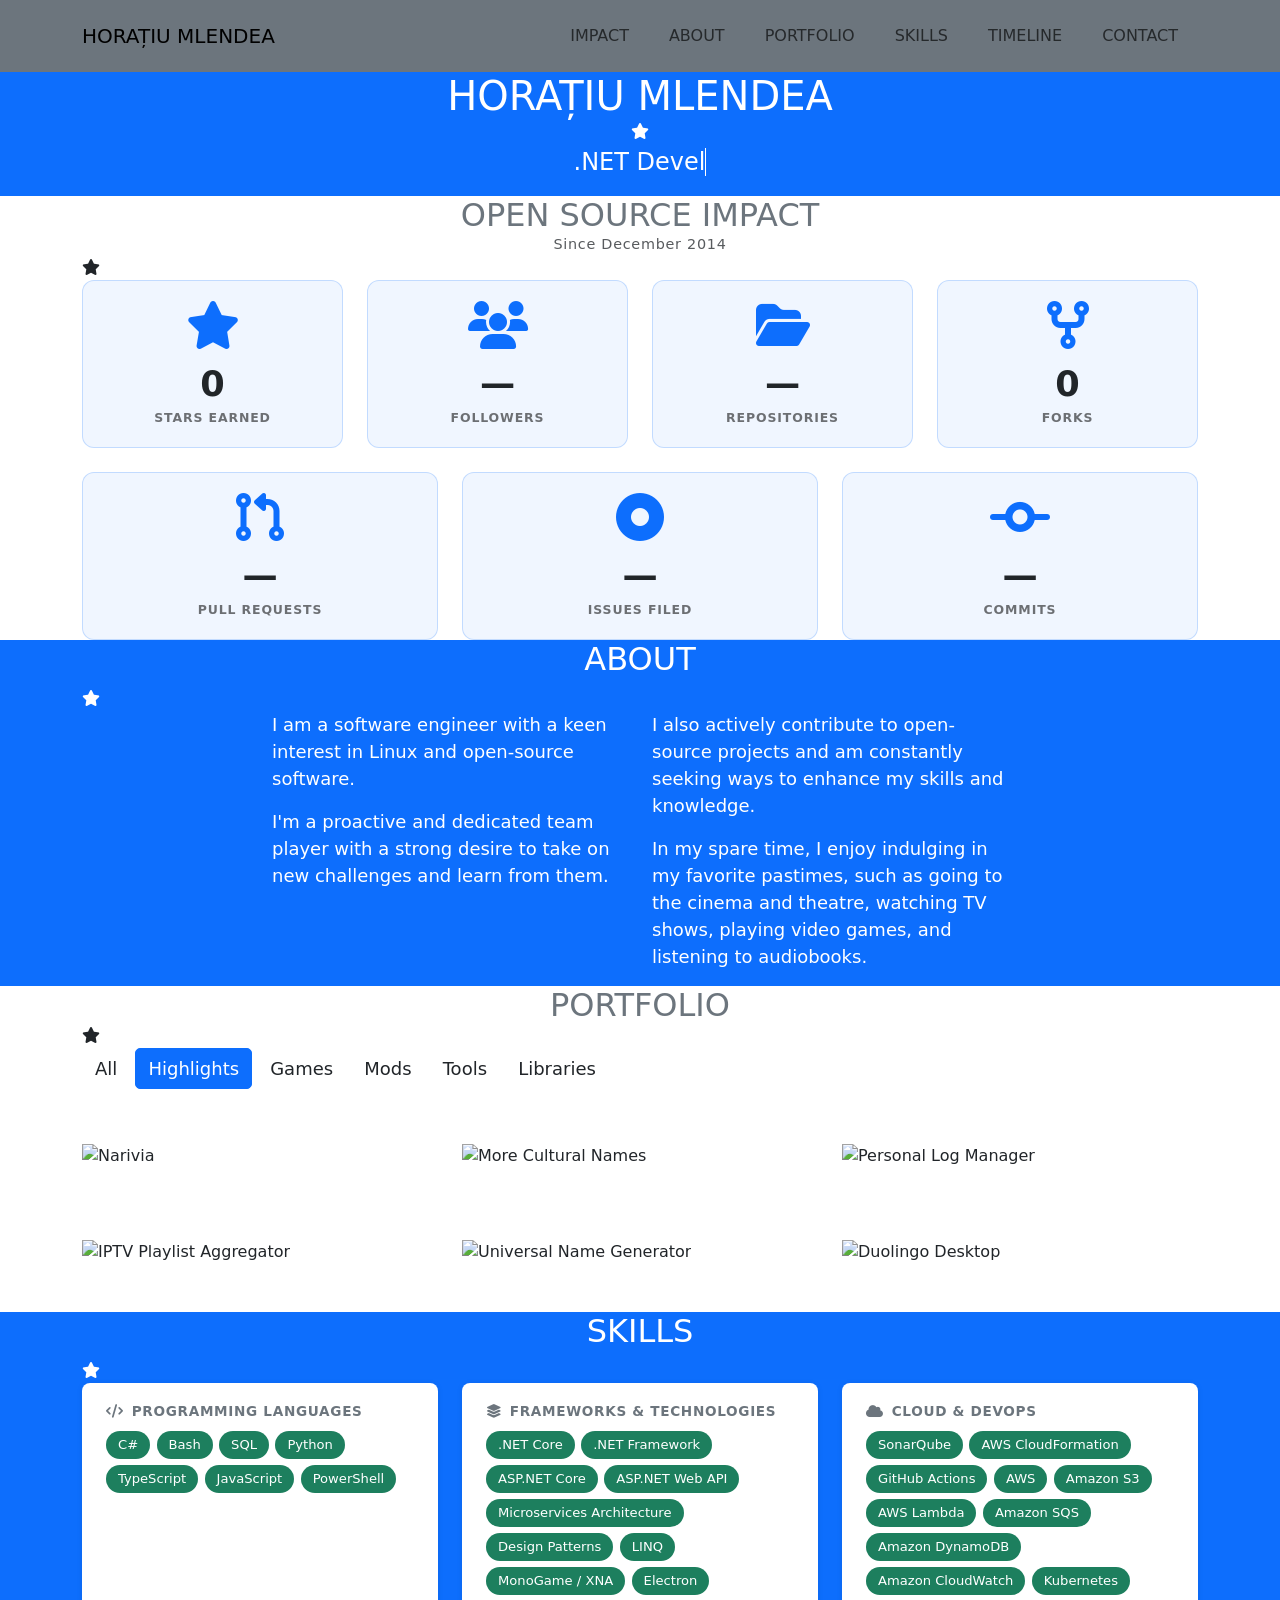
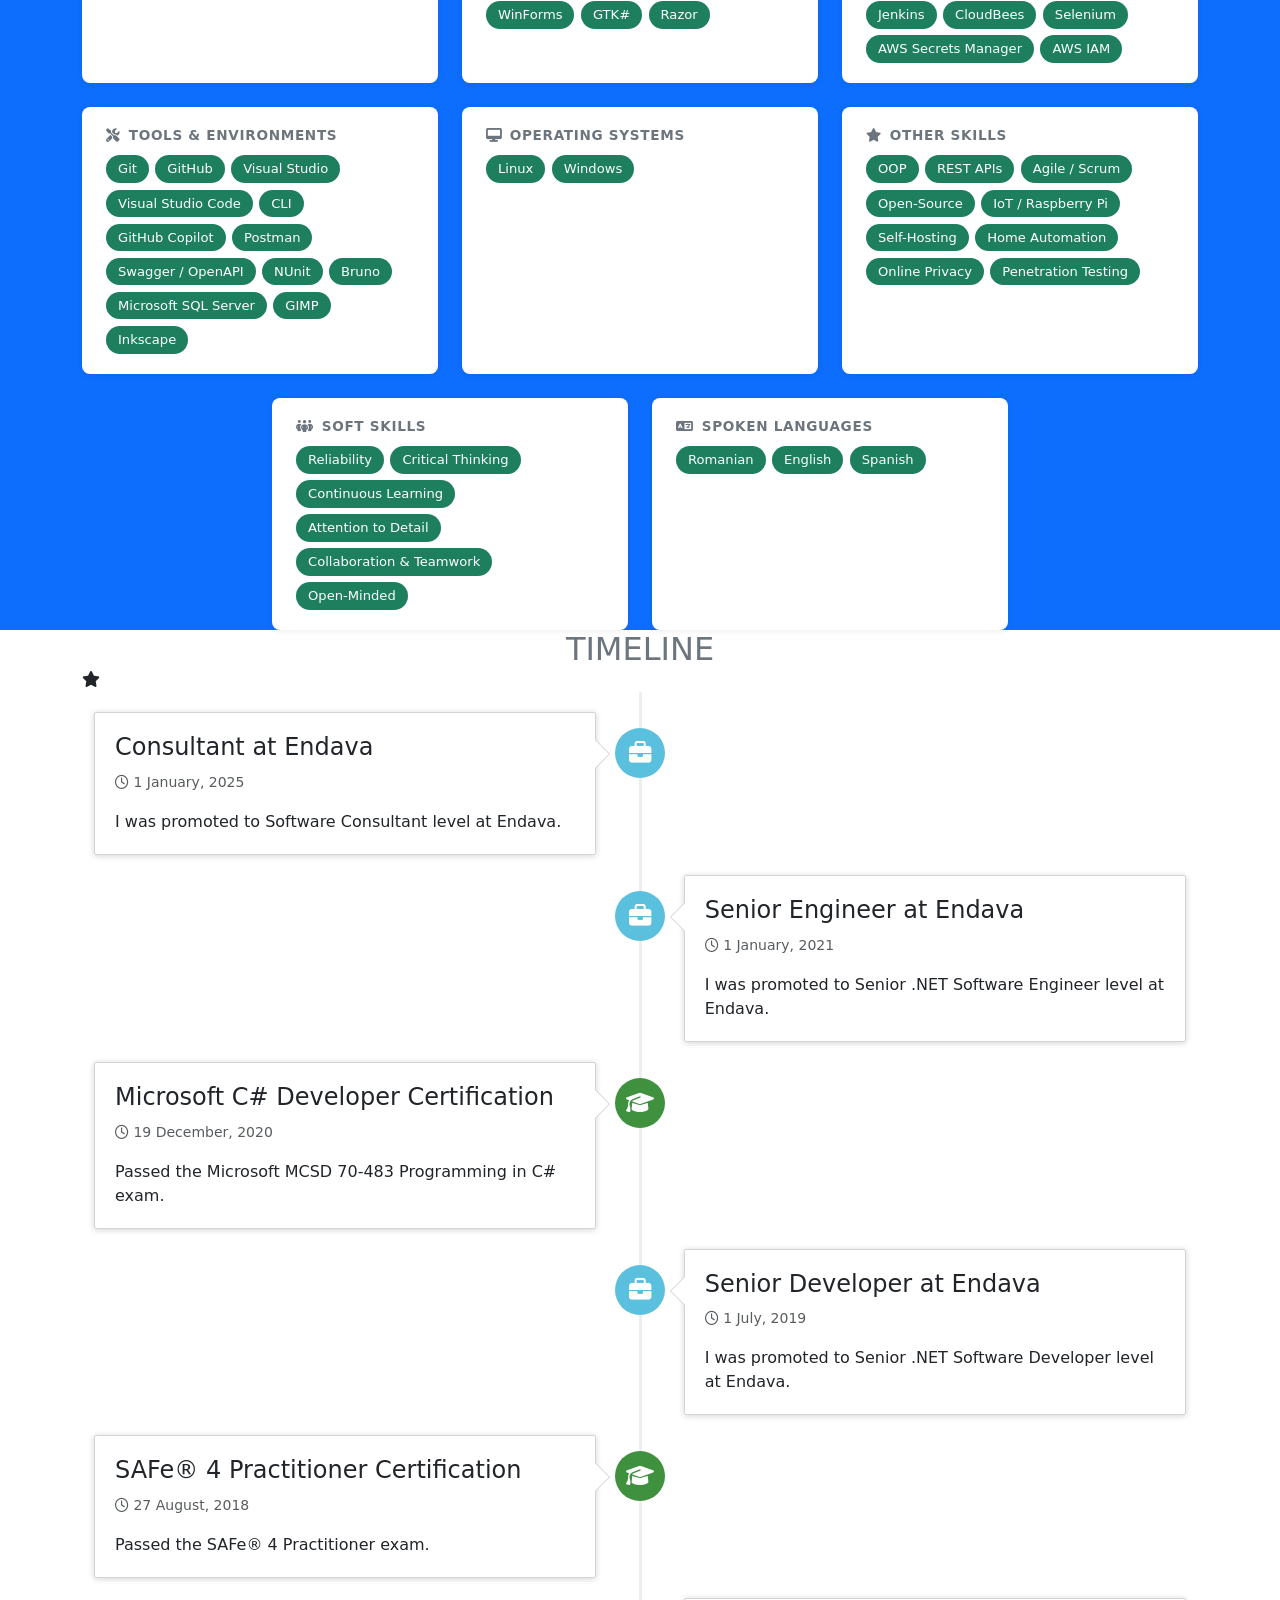
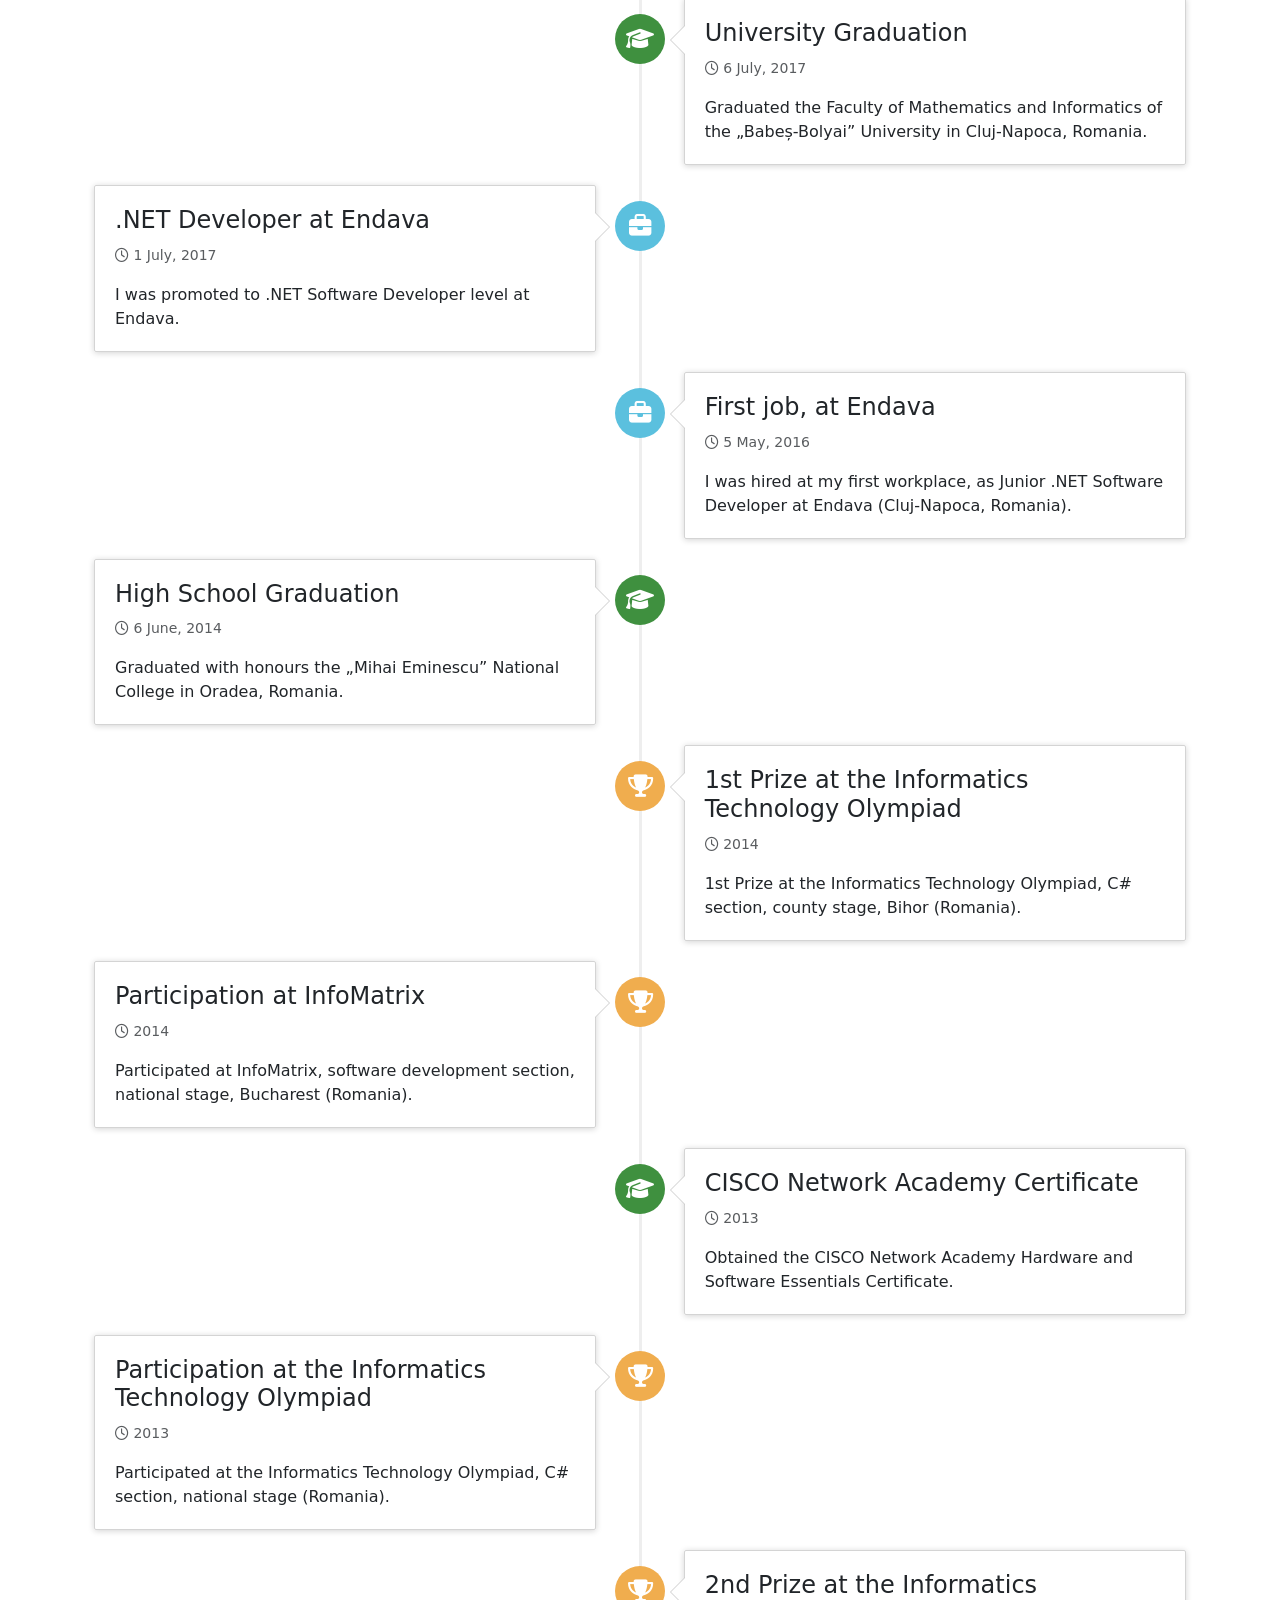
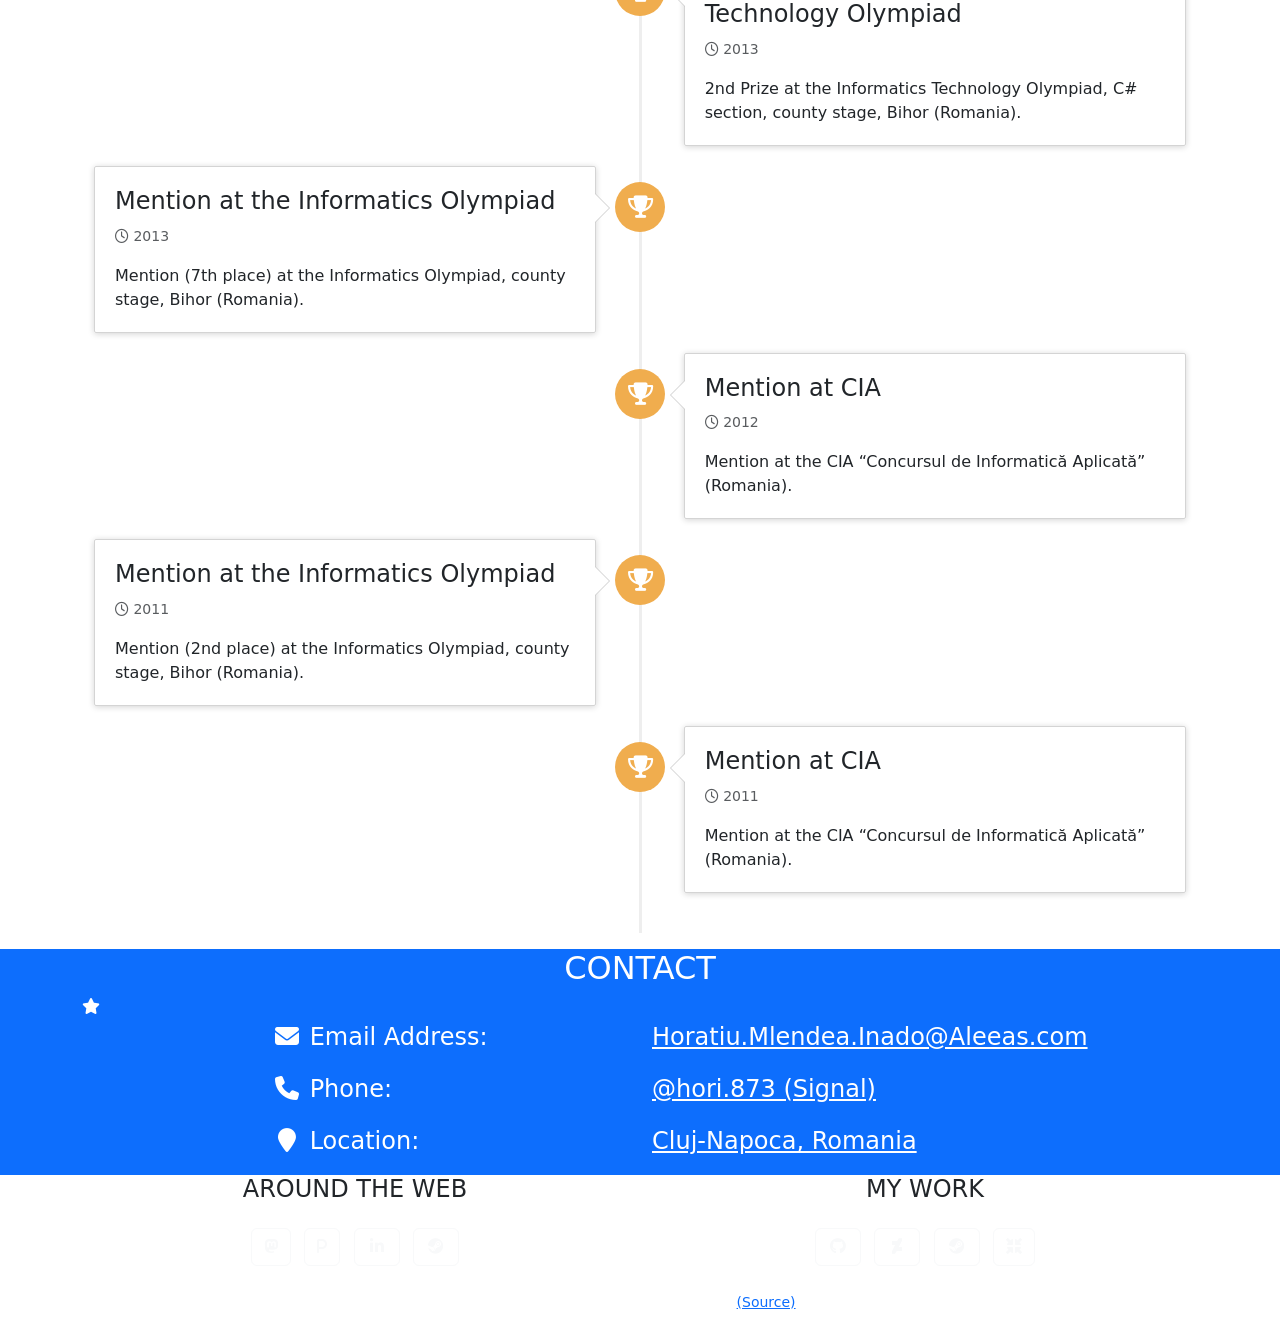
==== commit 72365602: "ui: Reordered the sections" ====
--- a/index.html
+++ b/index.html
@@ -65,9 +65,9 @@
                 </button>
                 <div class="collapse navbar-collapse" id="navbarResponsive">
                     <ul class="navbar-nav ms-auto">
-                        <li class="nav-item mx-0 mx-lg-1"><a class="nav-link py-3 px-0 px-lg-3 rounded js-scroll-trigger" href="#portfolio">Portfolio</a></li>
                         <li class="nav-item mx-0 mx-lg-1"><a class="nav-link py-3 px-0 px-lg-3 rounded js-scroll-trigger" href="#impact">Impact</a></li>
                         <li class="nav-item mx-0 mx-lg-1"><a class="nav-link py-3 px-0 px-lg-3 rounded js-scroll-trigger" href="#about">About</a></li>
+                        <li class="nav-item mx-0 mx-lg-1"><a class="nav-link py-3 px-0 px-lg-3 rounded js-scroll-trigger" href="#portfolio">Portfolio</a></li>
                         <li class="nav-item mx-0 mx-lg-1"><a class="nav-link py-3 px-0 px-lg-3 rounded js-scroll-trigger" href="#skills">Skills</a></li>
                         <li class="nav-item mx-0 mx-lg-1"><a class="nav-link py-3 px-0 px-lg-3 rounded js-scroll-trigger" href="#timeline">Timeline</a></li>
                         <li class="nav-item mx-0 mx-lg-1"><a class="nav-link py-3 px-0 px-lg-3 rounded js-scroll-trigger" href="#contact">Contact</a></li>
@@ -98,6 +98,107 @@
             </div>
         </header>
 
+        <!-- Open Source Impact Section -->
+        <section class="page-section" id="impact">
+            <div class="container">
+                <h2 class="page-section-heading text-center text-uppercase text-secondary mb-0">Open Source Impact</h2>
+                <p class="text-center mb-0" style="opacity:0.75;font-size:0.9rem;letter-spacing:0.05em;">Since December 2014</p>
+                <div class="divider-custom">
+                    <div class="divider-custom-line"></div>
+                    <div class="divider-custom-icon"><i class="fas fa-star"></i></div>
+                    <div class="divider-custom-line"></div>
+                </div>
+                <div class="row justify-content-center g-4 text-center">
+                    <div class="col-6 col-md-4 col-lg-3 wow animate__animated animate__fadeInUp">
+                        <div class="impact-stat">
+                            <i class="fas fa-3x fa-star mb-3"></i>
+                            <div class="impact-stat-value" id="impact-stars">—</div>
+                            <div class="impact-stat-label">Stars Earned</div>
+                        </div>
+                    </div>
+                    <div class="col-6 col-md-4 col-lg-3 wow animate__animated animate__fadeInUp">
+                        <a href="https://github.com/hmlendea?tab=followers" target="_blank" rel="noopener" class="impact-stat-link">
+                        <div class="impact-stat">
+                            <i class="fas fa-3x fa-users mb-3"></i>
+                            <div class="impact-stat-value" id="impact-followers">—</div>
+                            <div class="impact-stat-label">Followers</div>
+                        </div>
+                        </a>
+                    </div>
+                    <div class="col-6 col-md-4 col-lg-3 wow animate__animated animate__fadeInUp">
+                        <a href="https://github.com/hmlendea?tab=repositories" target="_blank" rel="noopener" class="impact-stat-link">
+                        <div class="impact-stat">
+                            <i class="fas fa-3x fa-folder-open mb-3"></i>
+                            <div class="impact-stat-value" id="impact-repos">—</div>
+                            <div class="impact-stat-label">Repositories</div>
+                        </div>
+                        </a>
+                    </div>
+                    <div class="col-6 col-md-4 col-lg-3 wow animate__animated animate__fadeInUp">
+                        <div class="impact-stat">
+                            <i class="fas fa-3x fa-code-fork mb-3"></i>
+                            <div class="impact-stat-value" id="impact-forks">—</div>
+                            <div class="impact-stat-label">Forks</div>
+                        </div>
+                    </div>
+                </div>
+                <div class="row justify-content-center g-4 text-center mt-0">
+                    <div class="col-6 col-md-4 col-lg-4 wow animate__animated animate__fadeInUp">
+                        <a href="https://github.com/search?q=author%3Ahmlendea&type=pullrequests" target="_blank" rel="noopener" class="impact-stat-link">
+                        <div class="impact-stat">
+                            <i class="fas fa-3x fa-code-pull-request mb-3"></i>
+                            <div class="impact-stat-value" id="impact-prs">—</div>
+                            <div class="impact-stat-label">Pull Requests</div>
+                        </div>
+                        </a>
+                    </div>
+                    <div class="col-6 col-md-4 col-lg-4 wow animate__animated animate__fadeInUp">
+                        <a href="https://github.com/search?q=author%3Ahmlendea&type=issues" target="_blank" rel="noopener" class="impact-stat-link">
+                        <div class="impact-stat">
+                            <i class="fas fa-3x fa-circle-dot mb-3"></i>
+                            <div class="impact-stat-value" id="impact-issues">—</div>
+                            <div class="impact-stat-label">Issues Filed</div>
+                        </div>
+                        </a>
+                    </div>
+                    <div class="col-6 col-md-4 col-lg-4 wow animate__animated animate__fadeInUp">
+                        <a href="https://github.com/search?q=author%3Ahmlendea&type=commits" target="_blank" rel="noopener" class="impact-stat-link">
+                        <div class="impact-stat">
+                            <i class="fas fa-3x fa-code-commit mb-3"></i>
+                            <div class="impact-stat-value" id="impact-commits">—</div>
+                            <div class="impact-stat-label">Commits</div>
+                        </div>
+                        </a>
+                    </div>
+                </div>
+            </div>
+        </section>
+
+        <!-- About Section-->
+        <section class="page-section bg-primary text-white mb-0" id="about">
+            <div class="container">
+                <!-- About Section Heading-->
+                <h2 class="page-section-heading text-center text-uppercase text-white">About</h2>
+                <!-- Icon Divider-->
+                <div class="divider-custom divider-light">
+                    <div class="divider-custom-line"></div>
+                    <div class="divider-custom-icon"><i class="fas fa-star"></i></div>
+                    <div class="divider-custom-line"></div>
+                </div>
+                <!-- About Section Content-->
+                <div class="row">
+                    <div class="col-lg-4 ms-auto wow animate__animated animate__slideInLeft">
+                        <p>I am a software engineer with a keen interest in Linux and open-source software.</p>
+                        <p>I'm a proactive and dedicated team player with a strong desire to take on new challenges and learn from them.</p>
+                    </div>
+                    <div class="col-lg-4 me-auto wow animate__animated animate__slideInRight">
+                        <p>I also actively contribute to open-source projects and am constantly seeking ways to enhance my skills and knowledge.</p>
+                        <p>In my spare time, I enjoy indulging in my favorite pastimes, such as going to the cinema and theatre, watching TV shows, playing video games, and listening to audiobooks.</p>
+                    </div>
+                </div>
+            </div>
+        </section>
+
         <!-- Portfolio Section-->
         <section class="page-section portfolio" id="portfolio">
             <div class="container">
@@ -283,38 +384,13 @@
             </div>
         </section>
 
-        <!-- About Section-->
-        <section class="page-section bg-primary text-white mb-0" id="about">
+        <!-- Skills Section -->
+        <section class="page-section bg-primary text-white mb-0" id="skills">
             <div class="container">
-                <!-- About Section Heading-->
-                <h2 class="page-section-heading text-center text-uppercase text-white">About</h2>
+                <!-- Skills Section Heading-->
+                <h2 class="page-section-heading text-center text-uppercase text-white">Skills</h2>
                 <!-- Icon Divider-->
                 <div class="divider-custom divider-light">
-                    <div class="divider-custom-line"></div>
-                    <div class="divider-custom-icon"><i class="fas fa-star"></i></div>
-                    <div class="divider-custom-line"></div>
-                </div>
-                <!-- About Section Content-->
-                <div class="row">
-                    <div class="col-lg-4 ms-auto wow animate__animated animate__slideInLeft">
-                        <p>I am a software engineer with a keen interest in Linux and open-source software.</p>
-                        <p>I'm a proactive and dedicated team player with a strong desire to take on new challenges and learn from them.</p>
-                    </div>
-                    <div class="col-lg-4 me-auto wow animate__animated animate__slideInRight">
-                        <p>I also actively contribute to open-source projects and am constantly seeking ways to enhance my skills and knowledge.</p>
-                        <p>In my spare time, I enjoy indulging in my favorite pastimes, such as going to the cinema and theatre, watching TV shows, playing video games, and listening to audiobooks.</p>
-                    </div>
-                </div>
-            </div>
-        </section>
-
-        <!-- Skills Section -->
-        <section class="page-section bg-light" id="skills">
-            <div class="container">
-                <!-- Skills Section Heading-->
-                <h2 class="page-section-heading text-center text-uppercase text-secondary mb-0">Skills</h2>
-                <!-- Icon Divider-->
-                <div class="divider-custom">
                     <div class="divider-custom-line"></div>
                     <div class="divider-custom-icon"><i class="fas fa-star"></i></div>
                     <div class="divider-custom-line"></div>
@@ -443,82 +519,6 @@
                                 <span class="skill-tag">Spanish<span class="skill-popup"><span class="skill-popup-name">🇪🇸 Spanish</span><span class="skill-popup-desc">Actively learning through practice and language study apps.</span><span class="skill-popup-level">★☆☆☆☆&ensp;Learning</span></span></span>
                             </div>
                         </div>
-                    </div>
-                </div>
-            </div>
-        </section>
-
-        <!-- Open Source Impact Section -->
-        <section class="page-section bg-primary text-white mb-0" id="impact">
-            <div class="container">
-                <h2 class="page-section-heading text-center text-uppercase text-white">Open Source Impact</h2>
-                <p class="text-center mb-0" style="opacity:0.75;font-size:0.9rem;letter-spacing:0.05em;">Since December 2014</p>
-                <div class="divider-custom divider-light">
-                    <div class="divider-custom-line"></div>
-                    <div class="divider-custom-icon"><i class="fas fa-star"></i></div>
-                    <div class="divider-custom-line"></div>
-                </div>
-                <div class="row justify-content-center g-4 text-center">
-                    <div class="col-6 col-md-4 col-lg-3 wow animate__animated animate__fadeInUp">
-                        <div class="impact-stat">
-                            <i class="fas fa-3x fa-star mb-3"></i>
-                            <div class="impact-stat-value" id="impact-stars">—</div>
-                            <div class="impact-stat-label">Stars Earned</div>
-                        </div>
-                    </div>
-                    <div class="col-6 col-md-4 col-lg-3 wow animate__animated animate__fadeInUp">
-                        <a href="https://github.com/hmlendea?tab=followers" target="_blank" rel="noopener" class="impact-stat-link">
-                        <div class="impact-stat">
-                            <i class="fas fa-3x fa-users mb-3"></i>
-                            <div class="impact-stat-value" id="impact-followers">—</div>
-                            <div class="impact-stat-label">Followers</div>
-                        </div>
-                        </a>
-                    </div>
-                    <div class="col-6 col-md-4 col-lg-3 wow animate__animated animate__fadeInUp">
-                        <a href="https://github.com/hmlendea?tab=repositories" target="_blank" rel="noopener" class="impact-stat-link">
-                        <div class="impact-stat">
-                            <i class="fas fa-3x fa-folder-open mb-3"></i>
-                            <div class="impact-stat-value" id="impact-repos">—</div>
-                            <div class="impact-stat-label">Repositories</div>
-                        </div>
-                        </a>
-                    </div>
-                    <div class="col-6 col-md-4 col-lg-3 wow animate__animated animate__fadeInUp">
-                        <div class="impact-stat">
-                            <i class="fas fa-3x fa-code-fork mb-3"></i>
-                            <div class="impact-stat-value" id="impact-forks">—</div>
-                            <div class="impact-stat-label">Forks</div>
-                        </div>
-                    </div>
-                </div>
-                <div class="row justify-content-center g-4 text-center mt-0">
-                    <div class="col-6 col-md-4 col-lg-4 wow animate__animated animate__fadeInUp">
-                        <a href="https://github.com/search?q=author%3Ahmlendea&type=pullrequests" target="_blank" rel="noopener" class="impact-stat-link">
-                        <div class="impact-stat">
-                            <i class="fas fa-3x fa-code-pull-request mb-3"></i>
-                            <div class="impact-stat-value" id="impact-prs">—</div>
-                            <div class="impact-stat-label">Pull Requests</div>
-                        </div>
-                        </a>
-                    </div>
-                    <div class="col-6 col-md-4 col-lg-4 wow animate__animated animate__fadeInUp">
-                        <a href="https://github.com/search?q=author%3Ahmlendea&type=issues" target="_blank" rel="noopener" class="impact-stat-link">
-                        <div class="impact-stat">
-                            <i class="fas fa-3x fa-circle-dot mb-3"></i>
-                            <div class="impact-stat-value" id="impact-issues">—</div>
-                            <div class="impact-stat-label">Issues Filed</div>
-                        </div>
-                        </a>
-                    </div>
-                    <div class="col-6 col-md-4 col-lg-4 wow animate__animated animate__fadeInUp">
-                        <a href="https://github.com/search?q=author%3Ahmlendea&type=commits" target="_blank" rel="noopener" class="impact-stat-link">
-                        <div class="impact-stat">
-                            <i class="fas fa-3x fa-code-commit mb-3"></i>
-                            <div class="impact-stat-value" id="impact-commits">—</div>
-                            <div class="impact-stat-label">Commits</div>
-                        </div>
-                        </a>
                     </div>
                 </div>
             </div>
--- a/css/hori.css
+++ b/css/hori.css
@@ -112,27 +112,27 @@
 }
 
 a.impact-stat-link:hover .impact-stat {
-    background: rgba(255,255,255,0.22);
-    border-color: rgba(255,255,255,0.45);
+    background: rgba(var(--bs-primary-rgb), 0.12);
+    border-color: rgba(var(--bs-primary-rgb), 0.3);
 }
 
 /* Open Source Impact Section */
 .impact-stat {
     padding: 1.25rem 0.5rem;
-    background: rgba(255,255,255,0.12);
-    border: 1px solid rgba(255,255,255,0.25);
+    background: rgba(var(--bs-primary-rgb), 0.06);
+    border: 1px solid rgba(var(--bs-primary-rgb), 0.2);
     border-radius: 12px;
     height: 100%;
 }
 
 .impact-stat .fas {
-    color: rgba(255,255,255,0.85);
+    color: var(--bs-primary);
 }
 
 .impact-stat-value {
     font-size: 2.2rem;
     font-weight: 700;
-    color: #fff;
+    color: #212529;
     line-height: 1.1;
     margin-bottom: 0.3rem;
 }
@@ -141,7 +141,7 @@
     font-size: 0.78rem;
     text-transform: uppercase;
     letter-spacing: 0.07em;
-    color: rgba(255,255,255,0.75);
+    color: rgba(0,0,0,0.55);
     font-weight: 600;
 }
 
@@ -169,7 +169,7 @@
 }
 
 #contact > div > div > div.col-lg-4.me-auto > p > a {
-    color: #FFF;
+    color: inherit;
 }
 
 .portfolio-modal .btn-close {
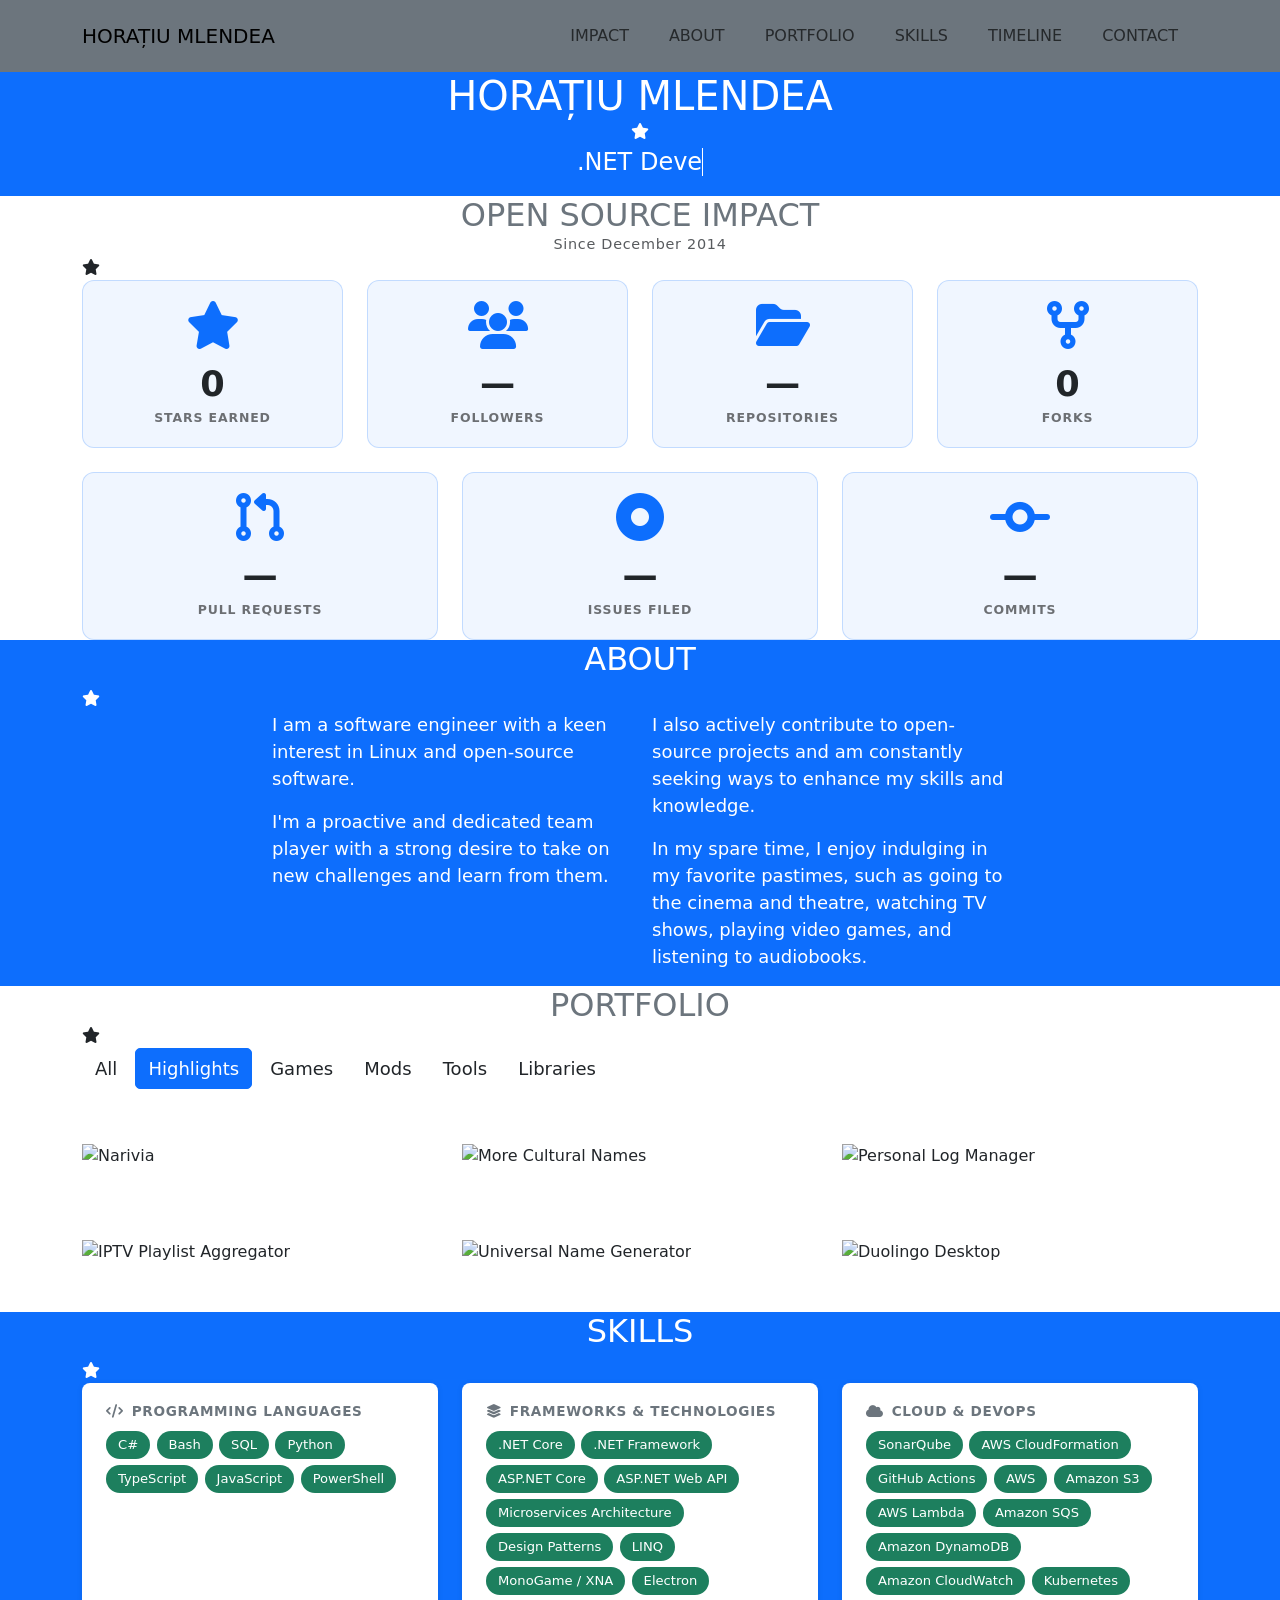
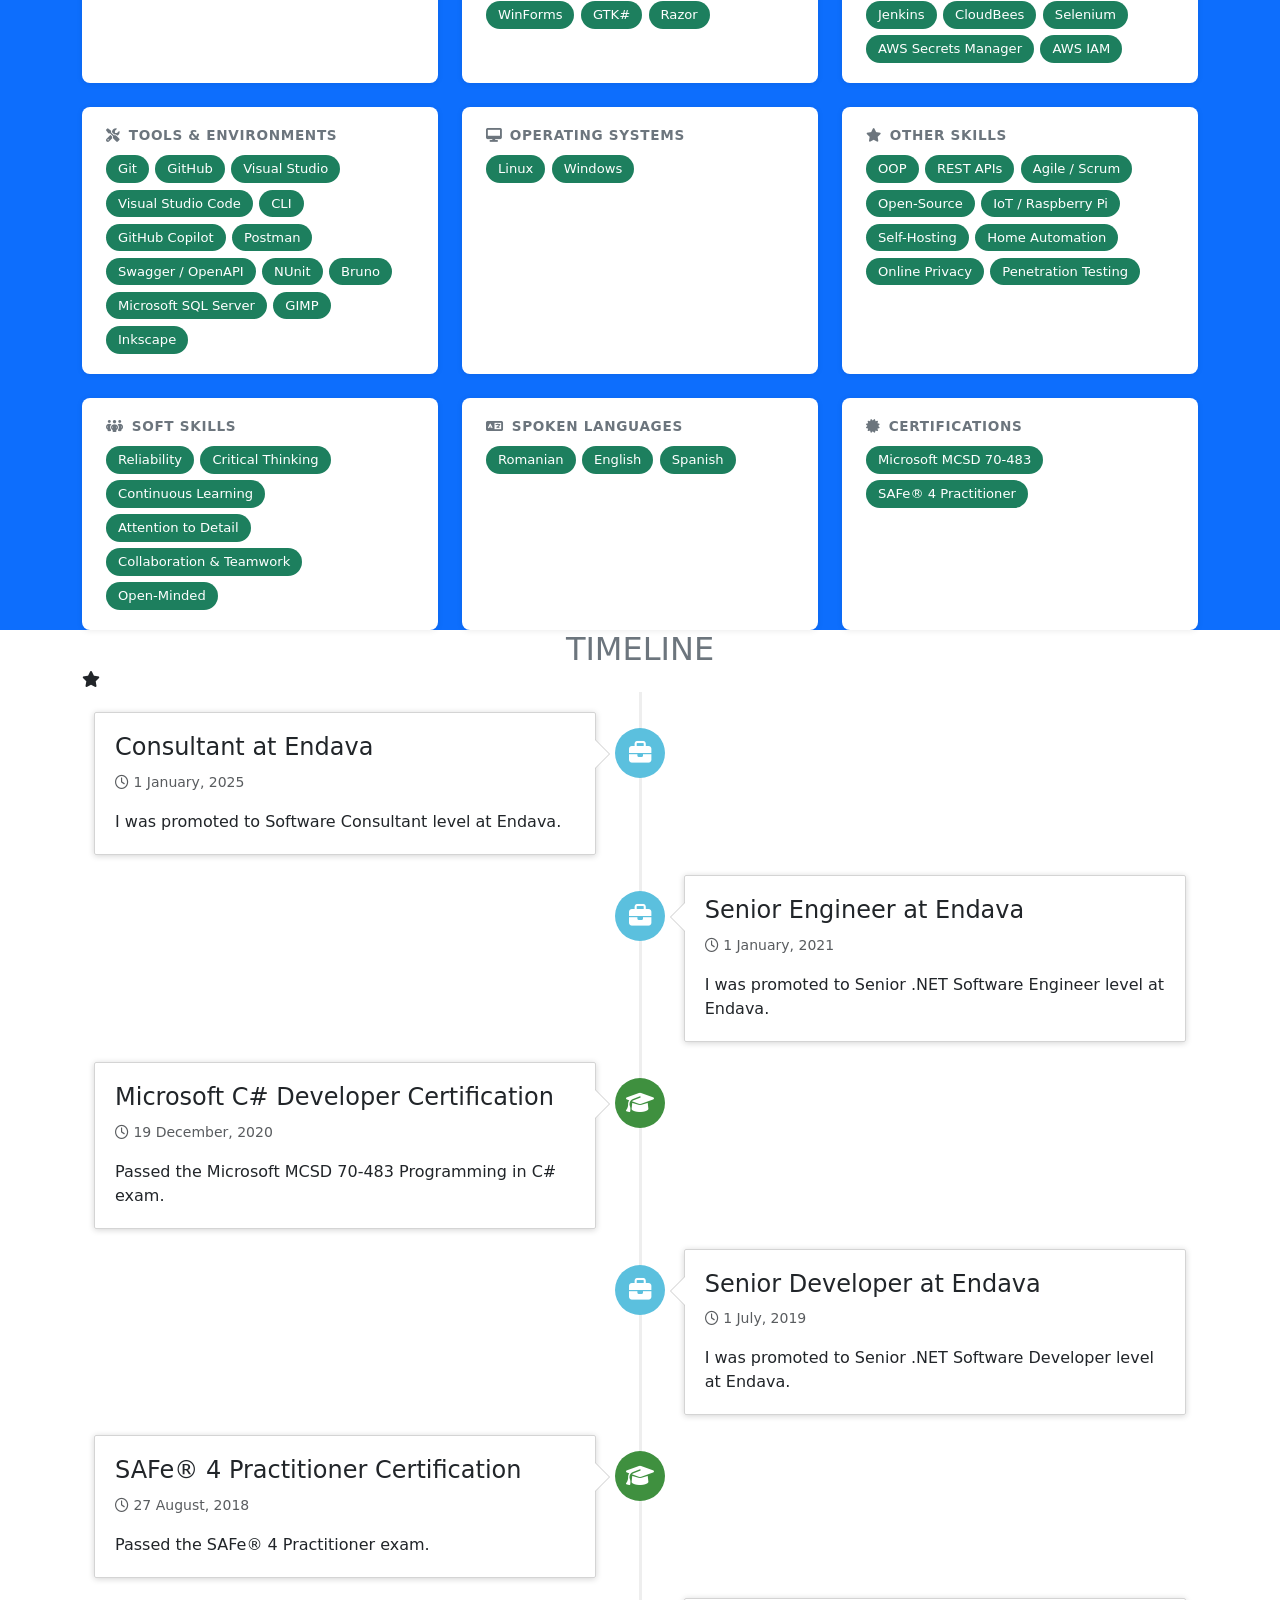
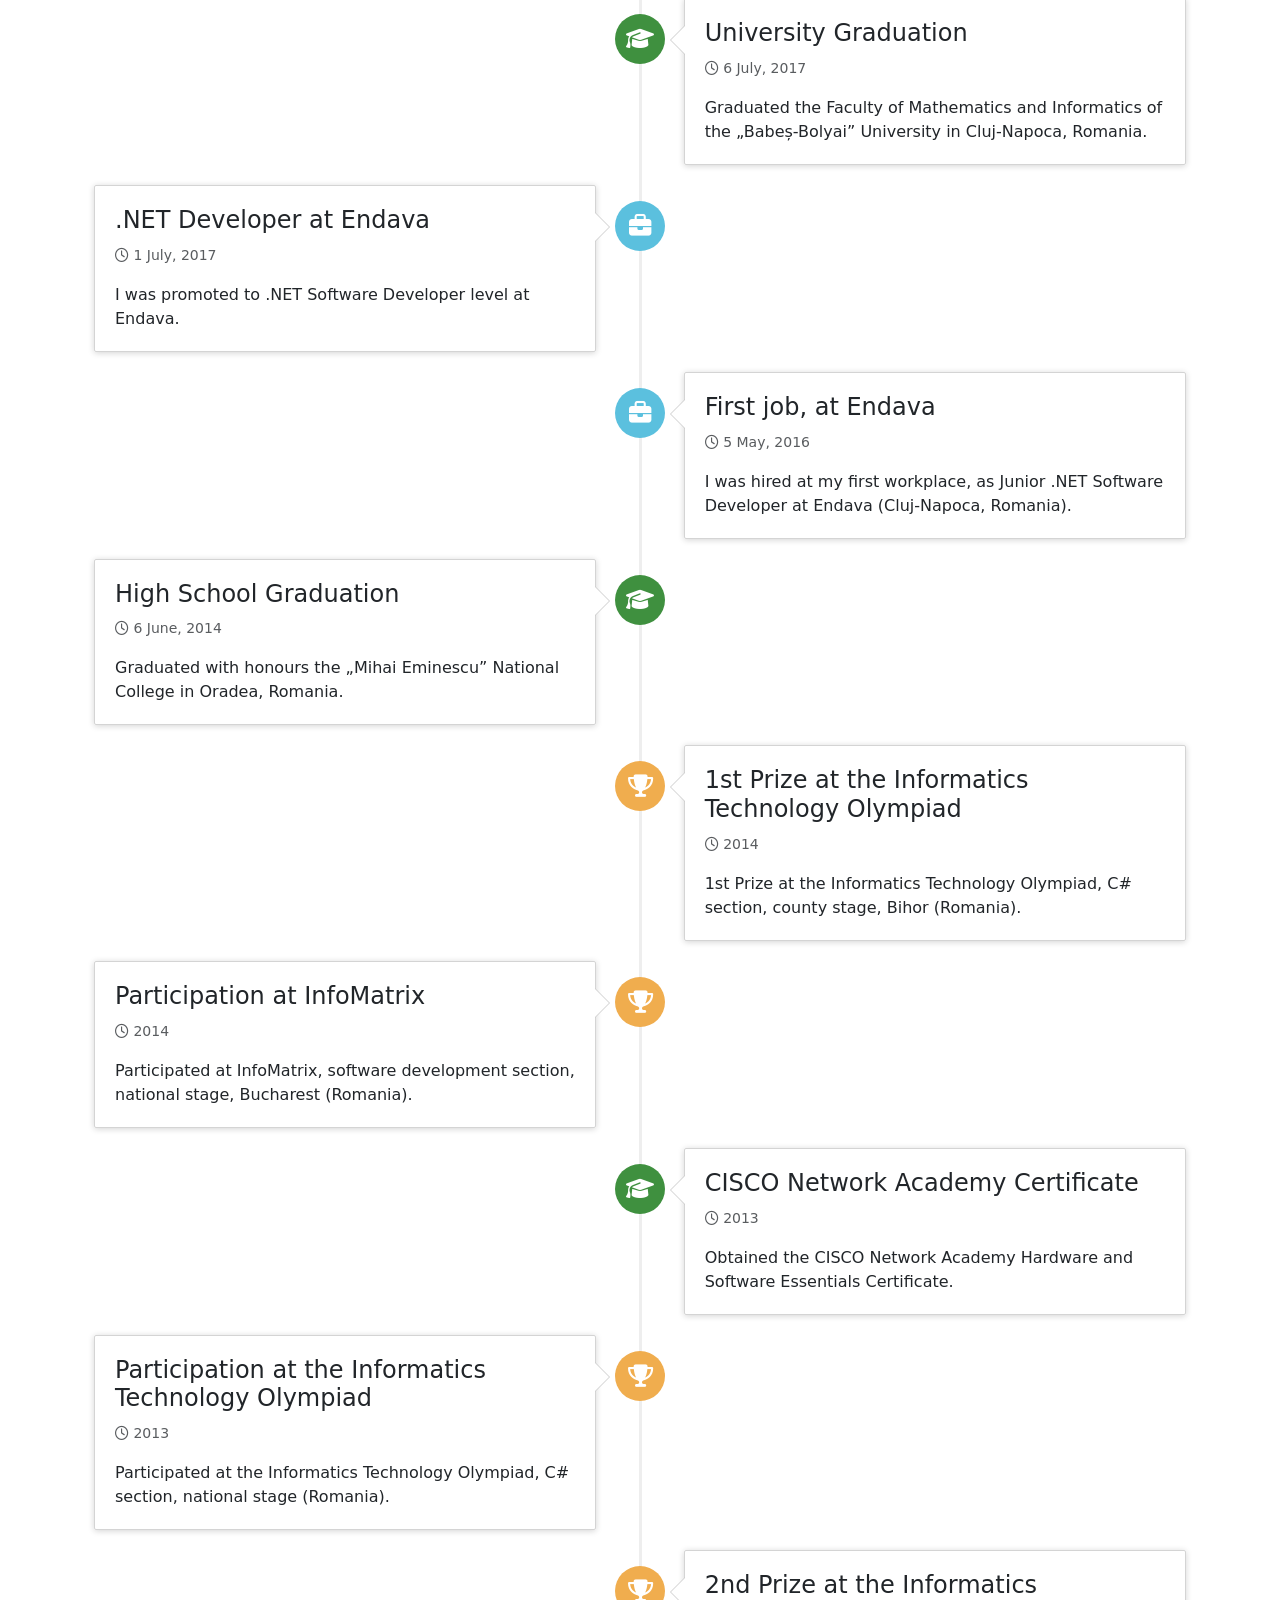
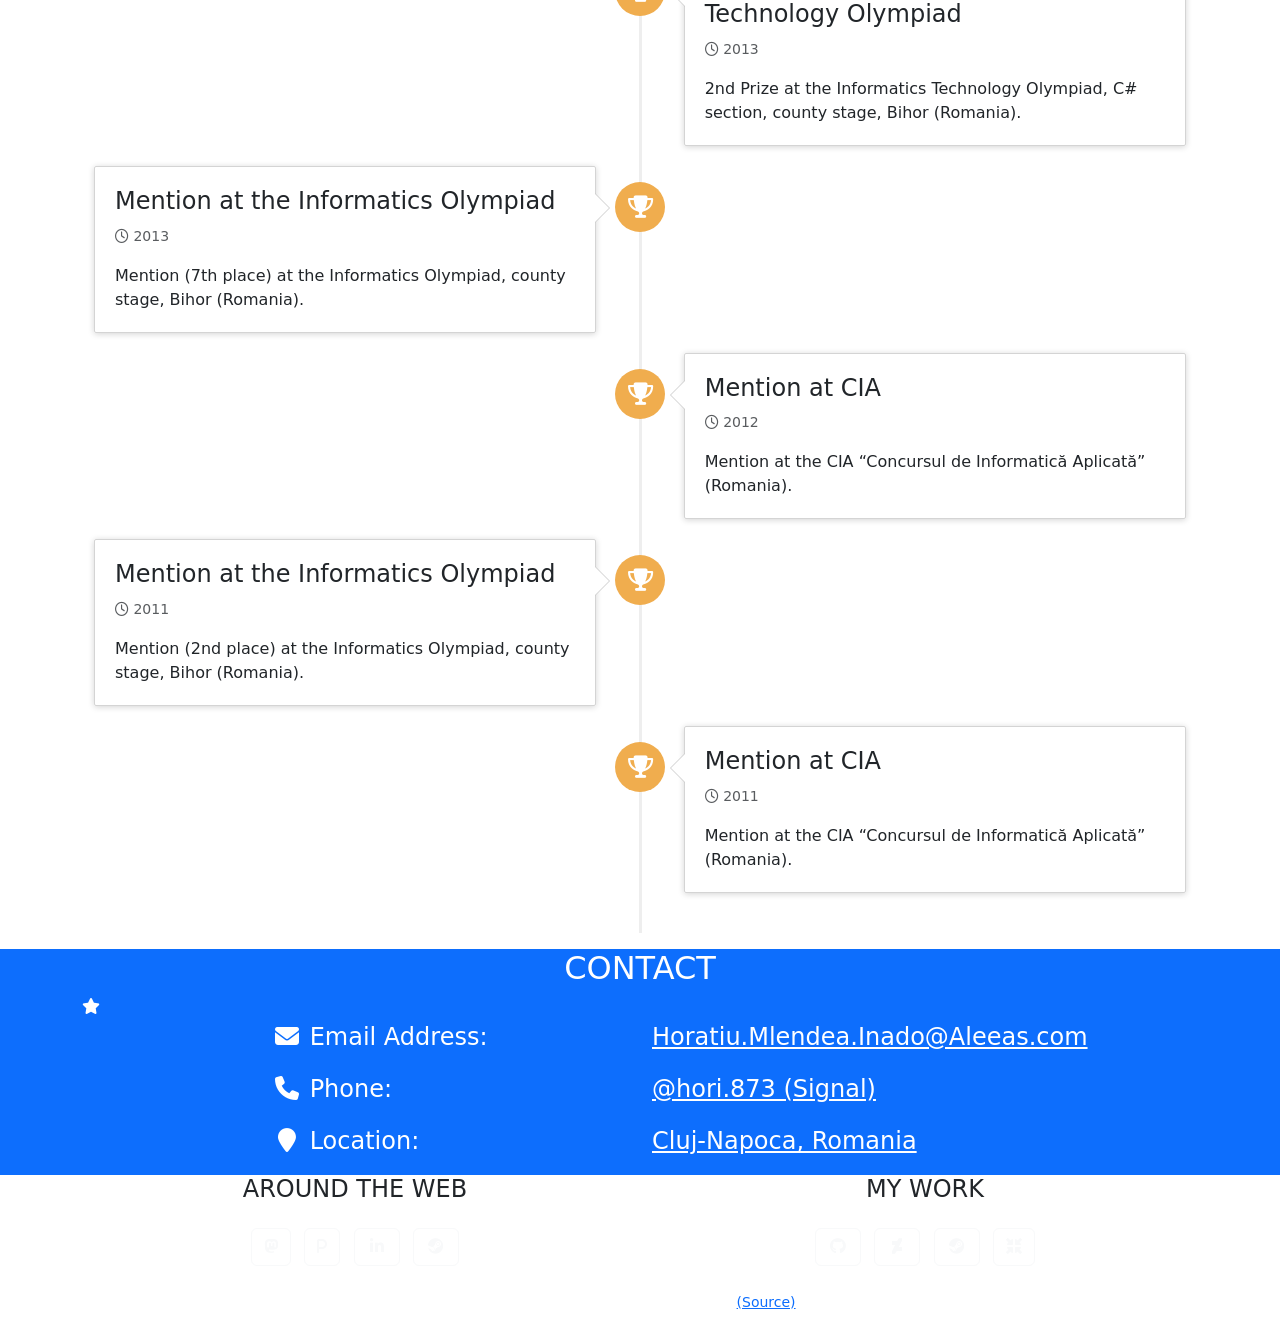
==== commit 9e7e5691: "skills: Added a Certifications card under Skills" ====
--- a/index.html
+++ b/index.html
@@ -517,6 +517,15 @@
                                 <span class="skill-tag">Romanian<span class="skill-popup"><span class="skill-popup-name">🇷🇴 Romanian</span><span class="skill-popup-desc">Mother tongue; used for everyday communication and writing.</span><span class="skill-popup-level">★★★★★&ensp;Native</span></span></span>
                                 <span class="skill-tag">English<span class="skill-popup"><span class="skill-popup-name">🇬🇧 English</span><span class="skill-popup-desc">Proficient in both written and spoken English; primary language used online and at work. Uses British spelling.</span><span class="skill-popup-level">★★★★★&ensp;Fluent</span></span></span>
                                 <span class="skill-tag">Spanish<span class="skill-popup"><span class="skill-popup-name">🇪🇸 Spanish</span><span class="skill-popup-desc">Actively learning through practice and language study apps.</span><span class="skill-popup-level">★☆☆☆☆&ensp;Learning</span></span></span>
+                            </div>
+                        </div>
+                    </div>
+                    <div class="col-lg-4 col-md-6 wow animate__animated animate__fadeInUp">
+                        <div class="skill-category">
+                            <h5 class="skill-category-title"><i class="fas fa-certificate me-2"></i>Certifications</h5>
+                            <div class="skill-tags">
+                                <span class="skill-tag">Microsoft MCSD 70-483<span class="skill-popup"><span class="skill-popup-name">Microsoft MCSD 70-483</span><span class="skill-popup-desc">Programming in C# — passed December 2020.</span><span class="skill-popup-level">Microsoft</span></span></span>
+                                <span class="skill-tag">SAFe&#174; 4 Practitioner<span class="skill-popup"><span class="skill-popup-name">SAFe&#174; 4 Practitioner</span><span class="skill-popup-desc">Scaled Agile Framework practitioner exam — passed August 2018.</span><span class="skill-popup-level">Scaled Agile</span></span></span>
                             </div>
                         </div>
                     </div>
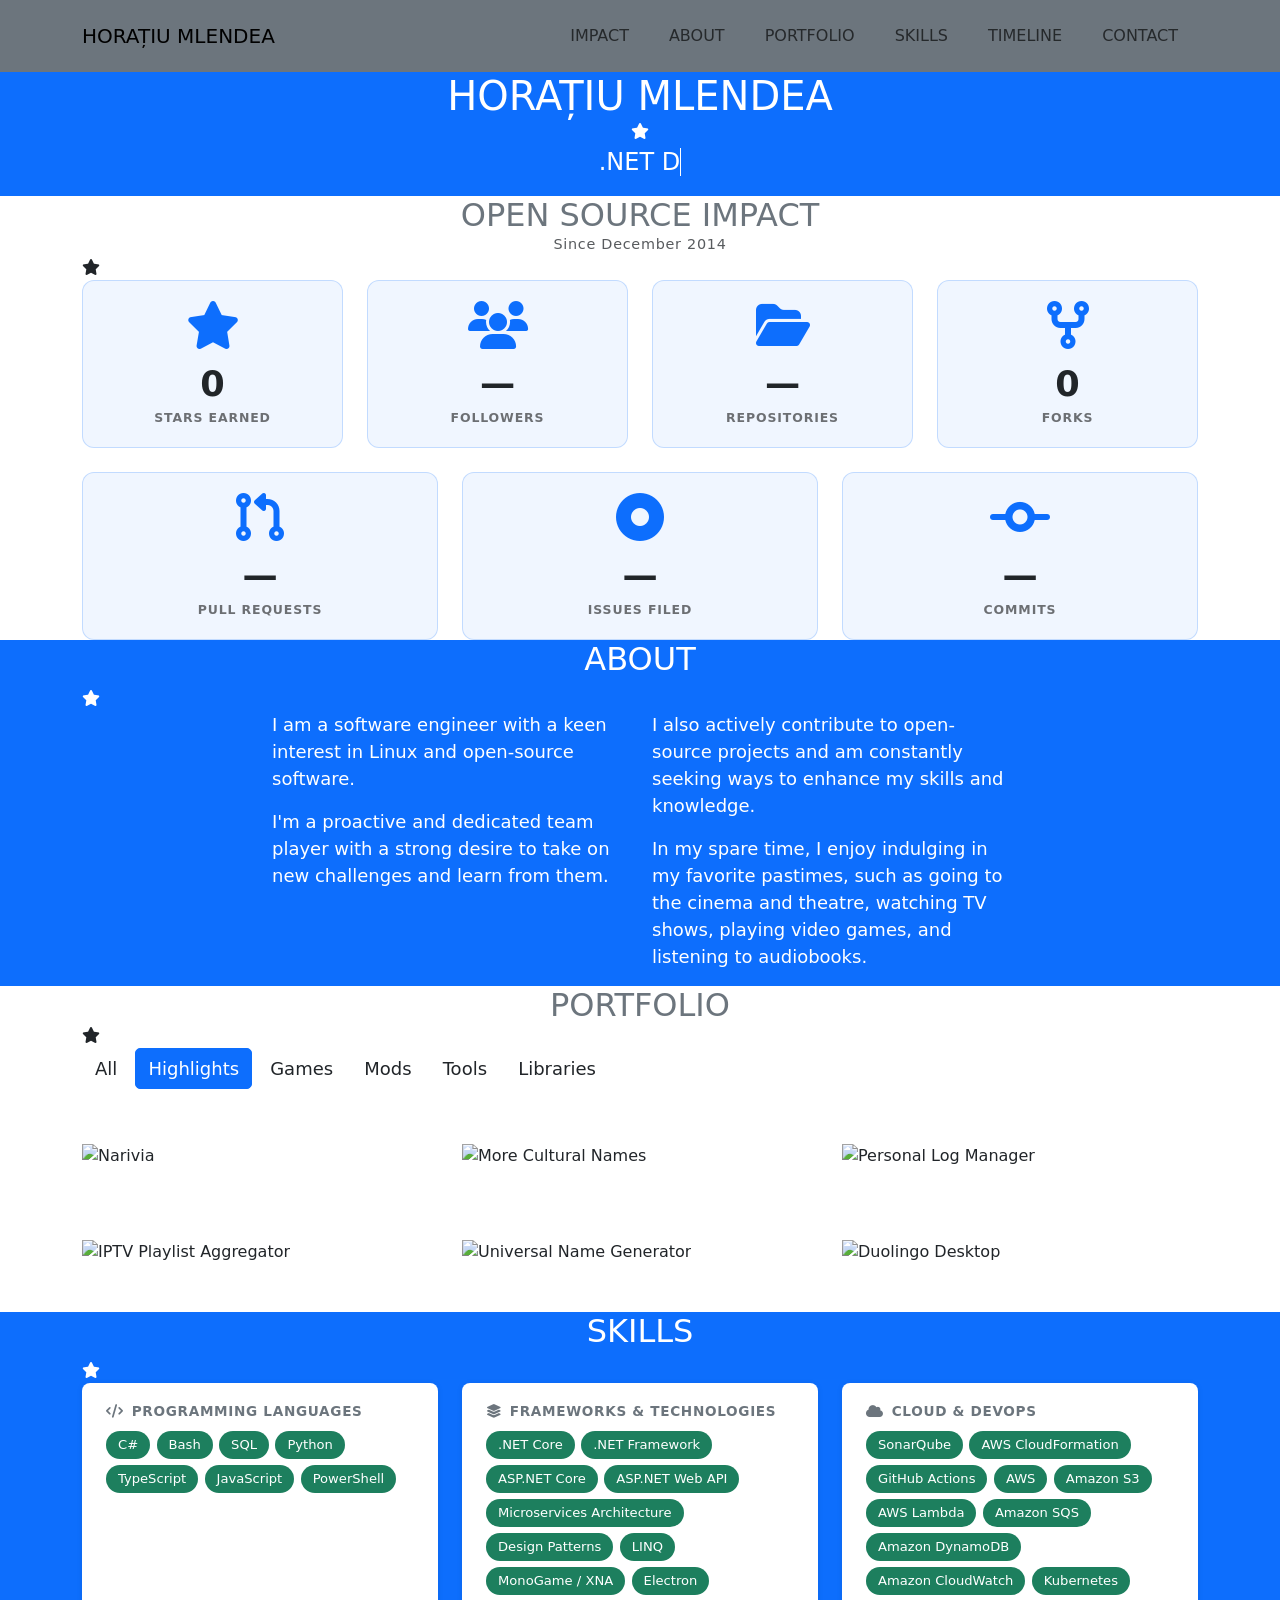
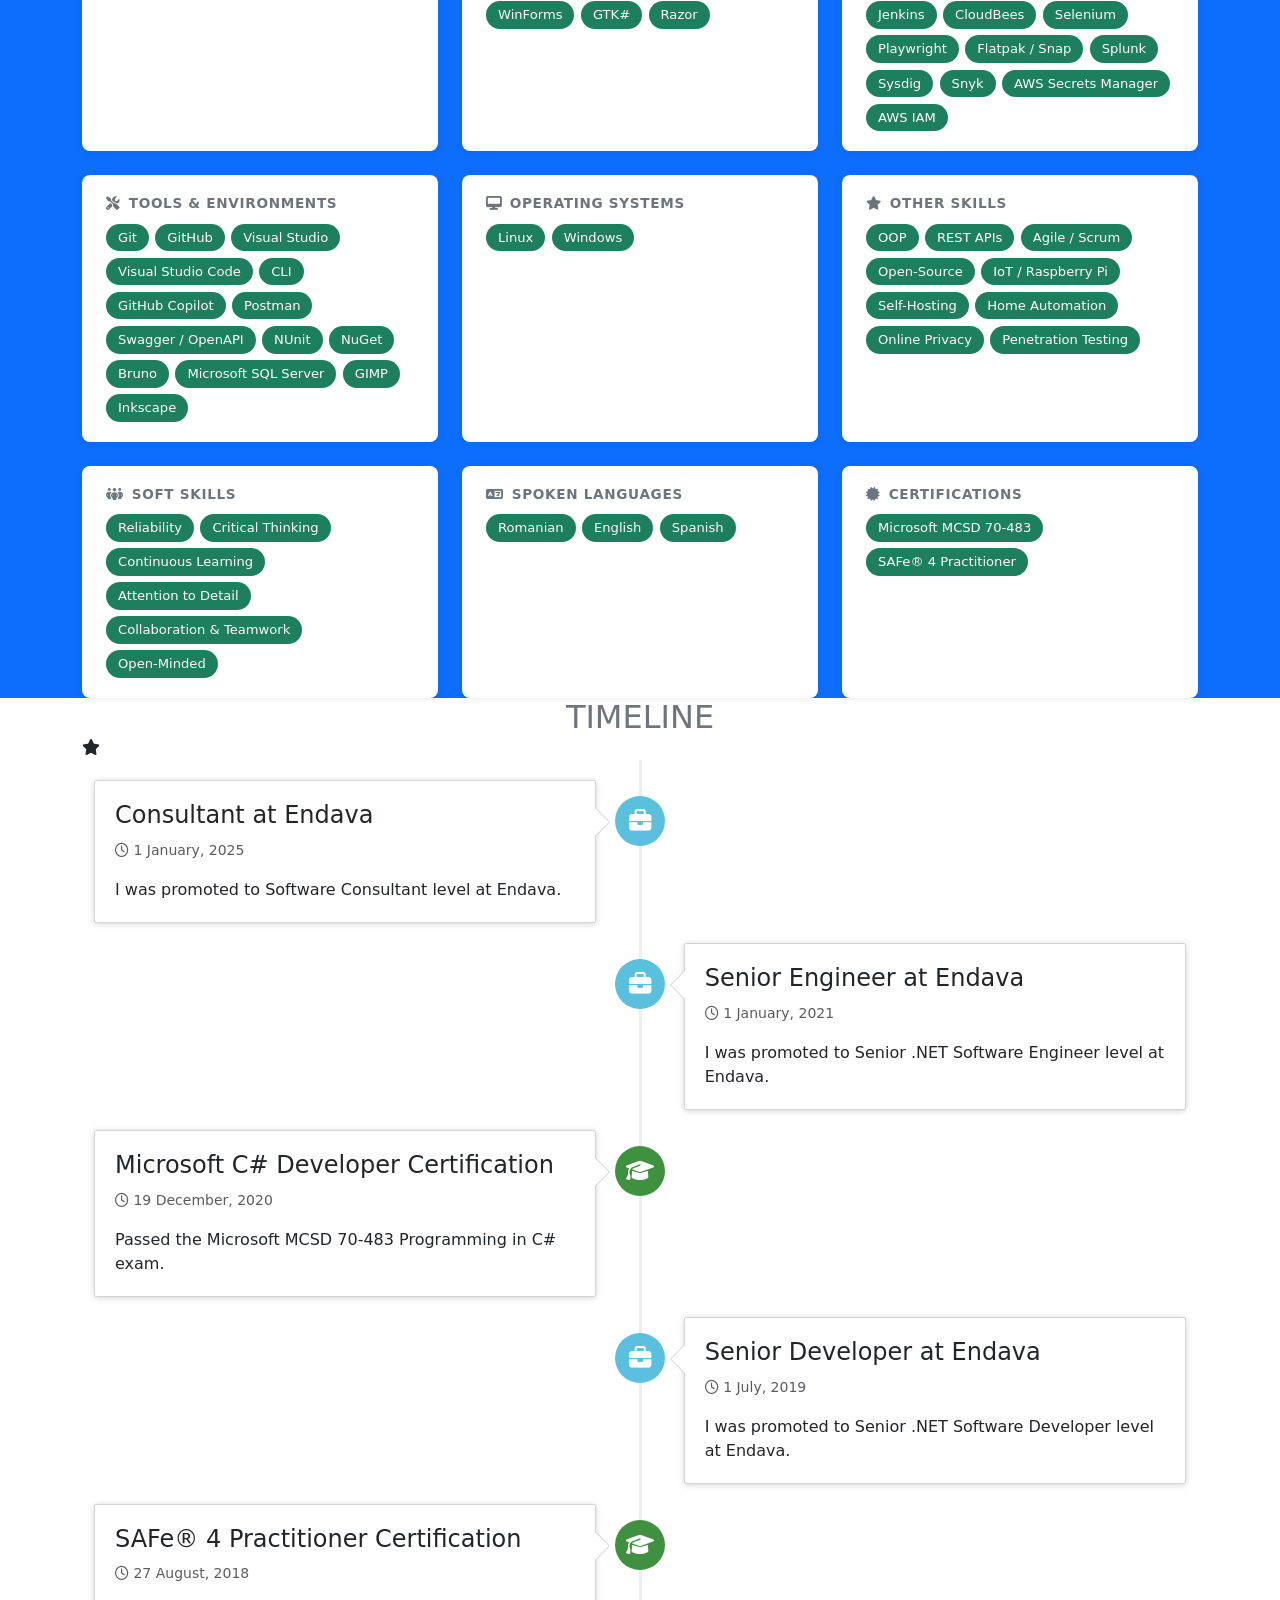
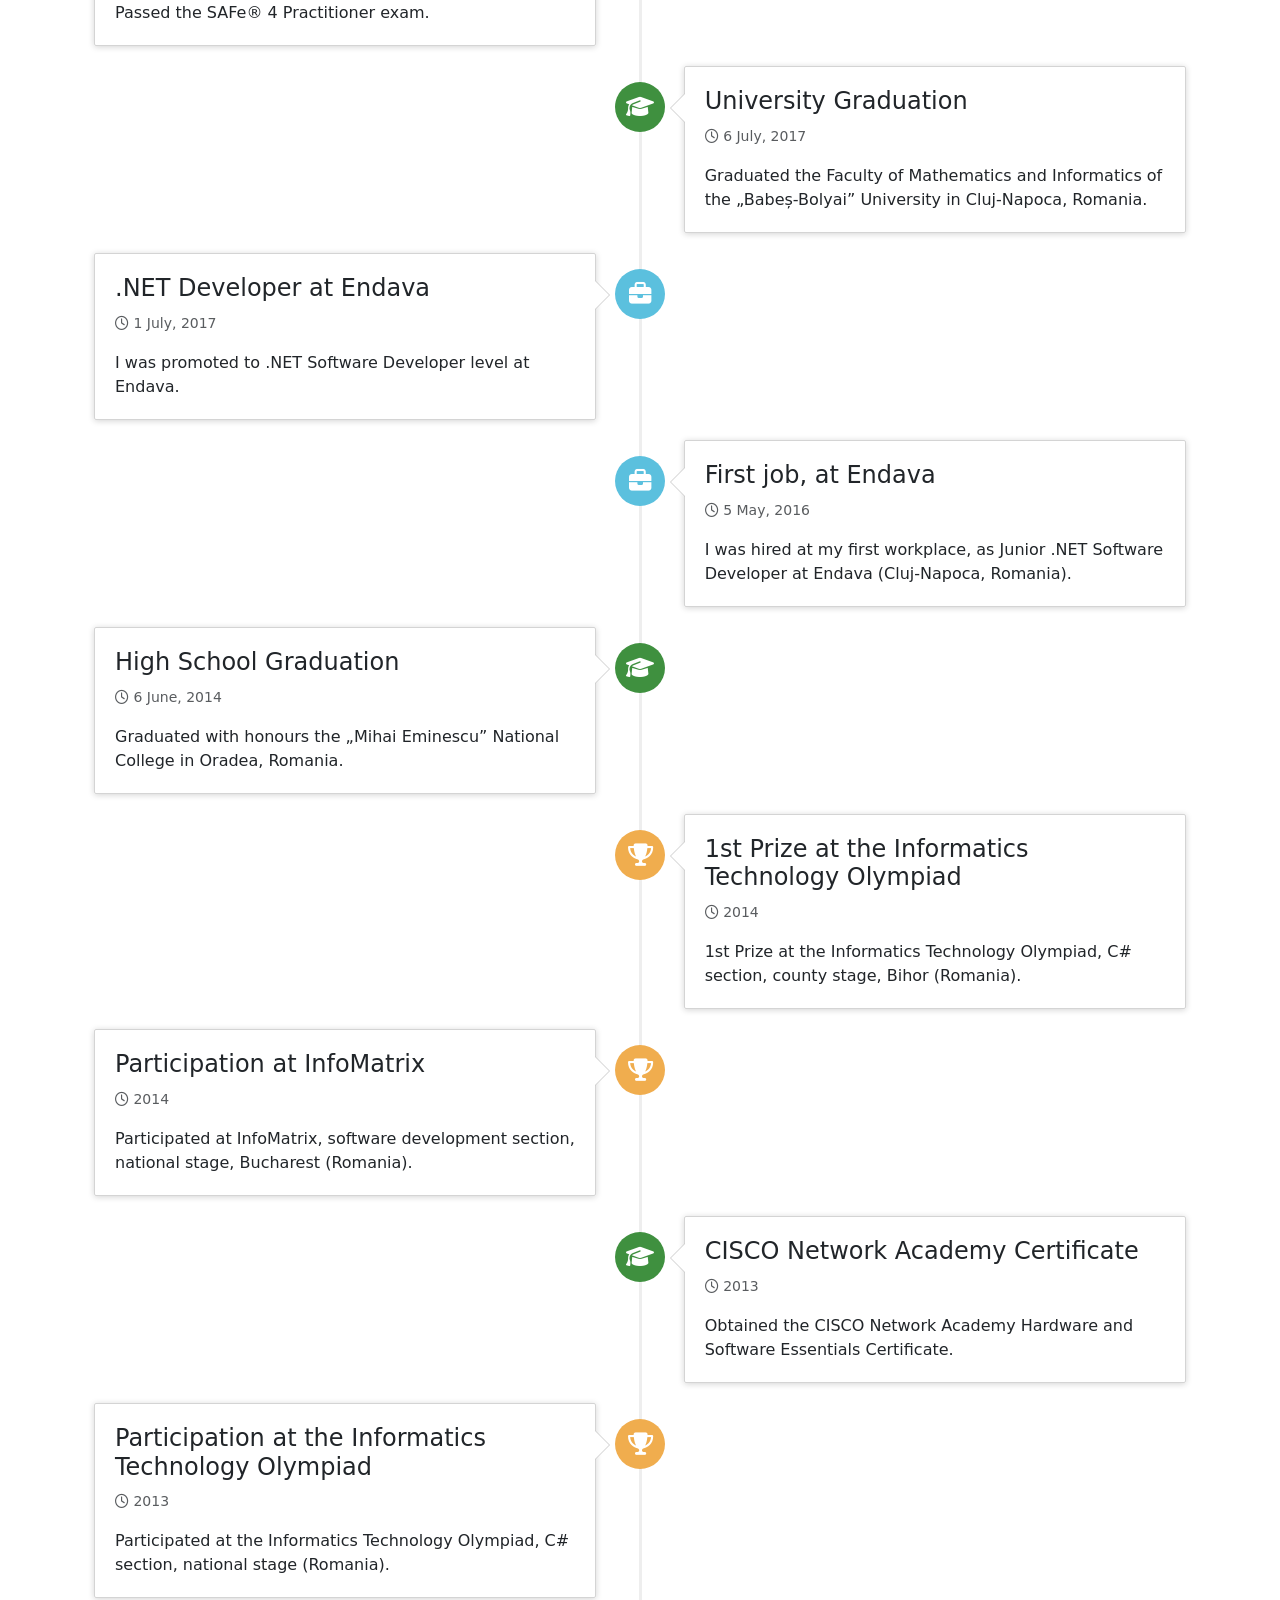
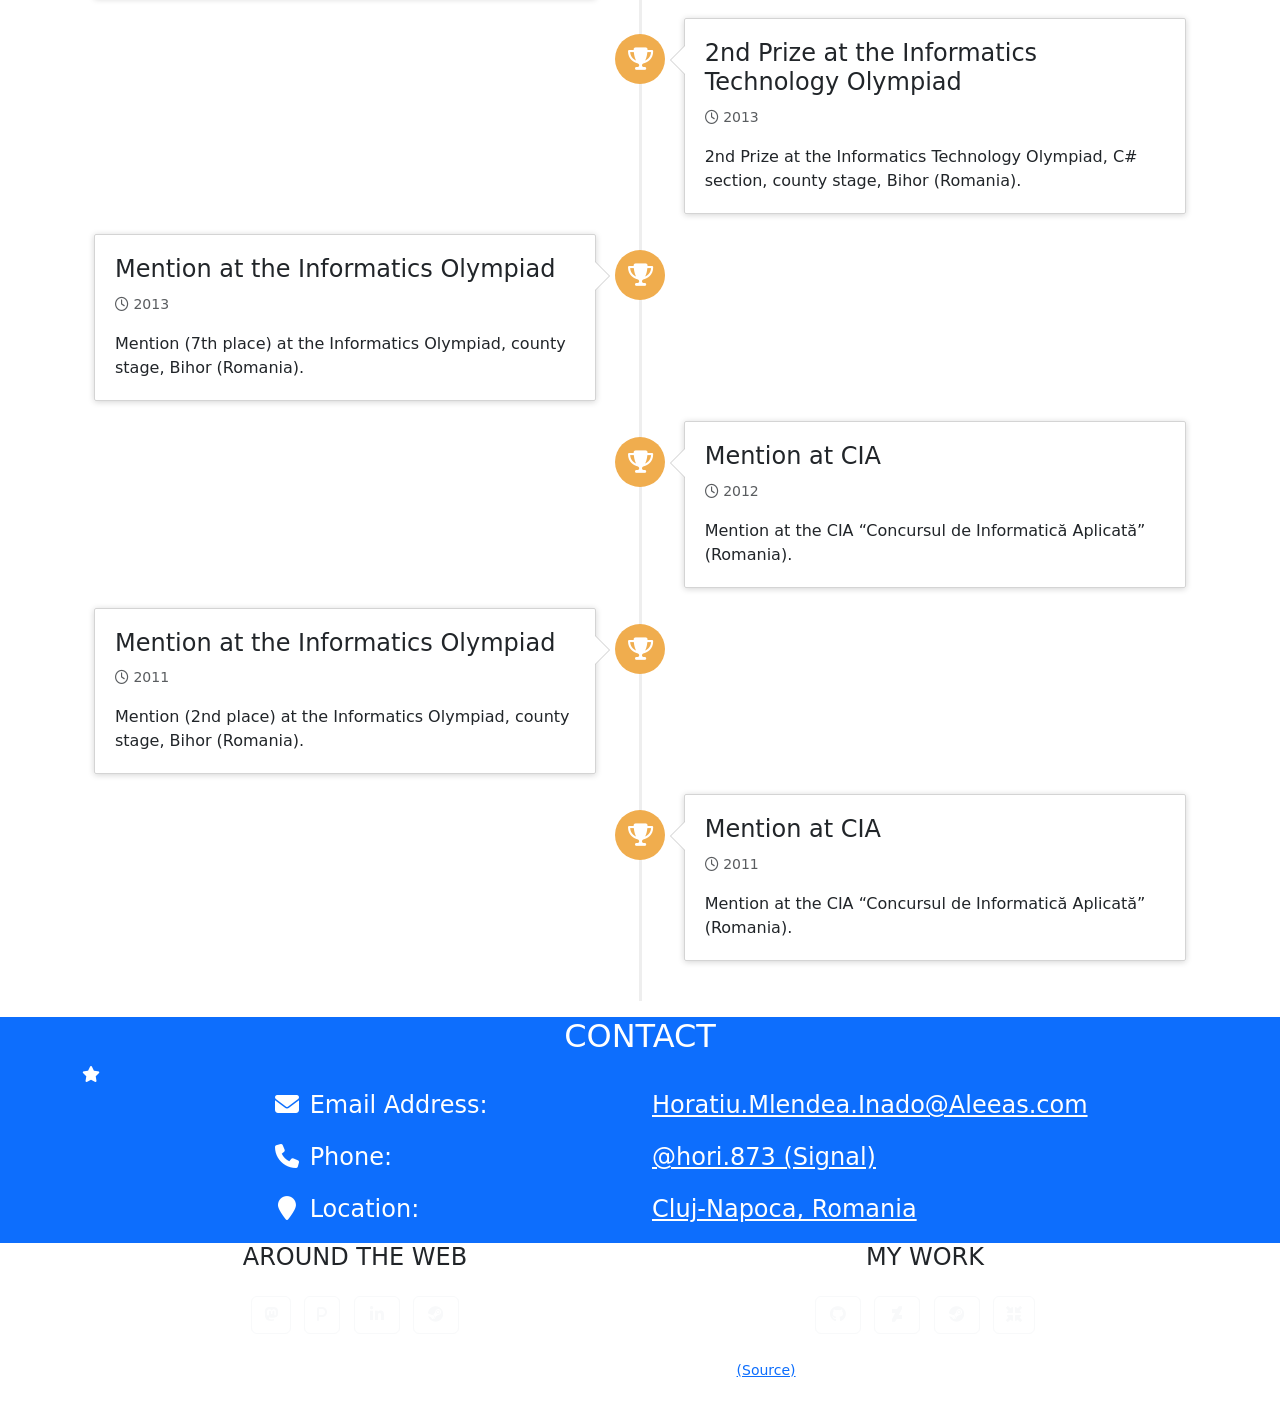
==== commit 51f332f8: "skills: Added some more skills" ====
--- a/index.html
+++ b/index.html
@@ -447,6 +447,11 @@
                                 <span class="skill-tag">Jenkins<span class="skill-popup"><span class="skill-popup-name">Jenkins</span><span class="skill-popup-desc">Automation server for continuous integration pipelines.</span><span class="skill-popup-level">★★★☆☆&ensp;Proficient</span></span></span>
                                 <span class="skill-tag">CloudBees<span class="skill-popup"><span class="skill-popup-name">CloudBees</span><span class="skill-popup-desc">Enterprise Jenkins platform for managed CI/CD workflows.</span><span class="skill-popup-level">★★★☆☆&ensp;Proficient</span></span></span>
                                 <span class="skill-tag">Selenium<span class="skill-popup"><span class="skill-popup-name">Selenium</span><span class="skill-popup-desc">Browser automation framework; used for building automated tools and workflows.</span><span class="skill-popup-level">★★★☆☆&ensp;Proficient</span></span></span>
+                                <span class="skill-tag">Playwright<span class="skill-popup"><span class="skill-popup-name">Playwright</span><span class="skill-popup-desc">Modern browser automation library; built and published a dedicated NuGet abstraction over it.</span><span class="skill-popup-level">★★☆☆☆&ensp;Intermediate</span></span></span>
+                                <span class="skill-tag">Flatpak / Snap<span class="skill-popup"><span class="skill-popup-name">Flatpak / Snap</span><span class="skill-popup-desc">Packaging and distributing Linux desktop applications for Flatpak and Snap stores; used in gfn-electron, dl-desktop, and SokoGrump.</span><span class="skill-popup-level">★★★☆☆&ensp;Proficient</span></span></span>
+                                <span class="skill-tag">Splunk<span class="skill-popup"><span class="skill-popup-name">Splunk</span><span class="skill-popup-desc">Log aggregation, search, and alerting for production incident investigation and monitoring.</span><span class="skill-popup-level">★★★☆☆&ensp;Proficient</span></span></span>
+                                <span class="skill-tag">Sysdig<span class="skill-popup"><span class="skill-popup-name">Sysdig</span><span class="skill-popup-desc">Container and cloud security monitoring; used for runtime threat detection and observability.</span><span class="skill-popup-level">★★☆☆☆&ensp;Intermediate</span></span></span>
+                                <span class="skill-tag">Snyk<span class="skill-popup"><span class="skill-popup-name">Snyk</span><span class="skill-popup-desc">Developer-first security tool for scanning vulnerabilities in code dependencies and container images.</span><span class="skill-popup-level">★★☆☆☆&ensp;Intermediate</span></span></span>
                                 <span class="skill-tag">AWS Secrets Manager<span class="skill-popup"><span class="skill-popup-name">AWS Secrets Manager</span><span class="skill-popup-desc">Secure storage and automatic rotation of application secrets.</span><span class="skill-popup-level">★★☆☆☆&ensp;Intermediate</span></span></span>
                                 <span class="skill-tag">AWS IAM<span class="skill-popup"><span class="skill-popup-name">AWS IAM</span><span class="skill-popup-desc">Identity and access management for AWS resource permissions.</span><span class="skill-popup-level">★☆☆☆☆&ensp;Beginner</span></span></span>
                             </div>
@@ -465,6 +470,7 @@
                                 <span class="skill-tag">Postman<span class="skill-popup"><span class="skill-popup-name">Postman</span><span class="skill-popup-desc">API testing, documentation, and request collection management.</span><span class="skill-popup-level">★★★★☆&ensp;Advanced</span></span></span>
                                 <span class="skill-tag">Swagger / OpenAPI<span class="skill-popup"><span class="skill-popup-name">Swagger / OpenAPI</span><span class="skill-popup-desc">API design specification standard and interactive documentation.</span><span class="skill-popup-level">★★★★☆&ensp;Advanced</span></span></span>
                                 <span class="skill-tag">NUnit<span class="skill-popup"><span class="skill-popup-name">NUnit</span><span class="skill-popup-desc">Unit testing framework for .NET applications and libraries.</span><span class="skill-popup-level">★★★★☆&ensp;Advanced</span></span></span>
+                                <span class="skill-tag">NuGet<span class="skill-popup"><span class="skill-popup-name">NuGet</span><span class="skill-popup-desc">Authoring, publishing, and maintaining .NET NuGet packages; maintains a personal ecosystem of reusable libraries (NuciAPI, NuciLog, NuciXNA, NuciWeb).</span><span class="skill-popup-level">★★★★☆&ensp;Advanced</span></span></span>
                                 <span class="skill-tag">Bruno<span class="skill-popup"><span class="skill-popup-name">Bruno</span><span class="skill-popup-desc">Open-source API client; preferred tool for testing and exploring REST APIs.</span><span class="skill-popup-level">★★★★☆&ensp;Advanced</span></span></span>
                                 <span class="skill-tag">Microsoft SQL Server<span class="skill-popup"><span class="skill-popup-name">Microsoft SQL Server</span><span class="skill-popup-desc">Relational database management used across enterprise projects.</span><span class="skill-popup-level">★★★☆☆&ensp;Proficient</span></span></span>
                                 <span class="skill-tag">GIMP<span class="skill-popup"><span class="skill-popup-name">GIMP</span><span class="skill-popup-desc">Open-source raster image editor for project artwork and assets.</span><span class="skill-popup-level">★★★☆☆&ensp;Proficient</span></span></span>
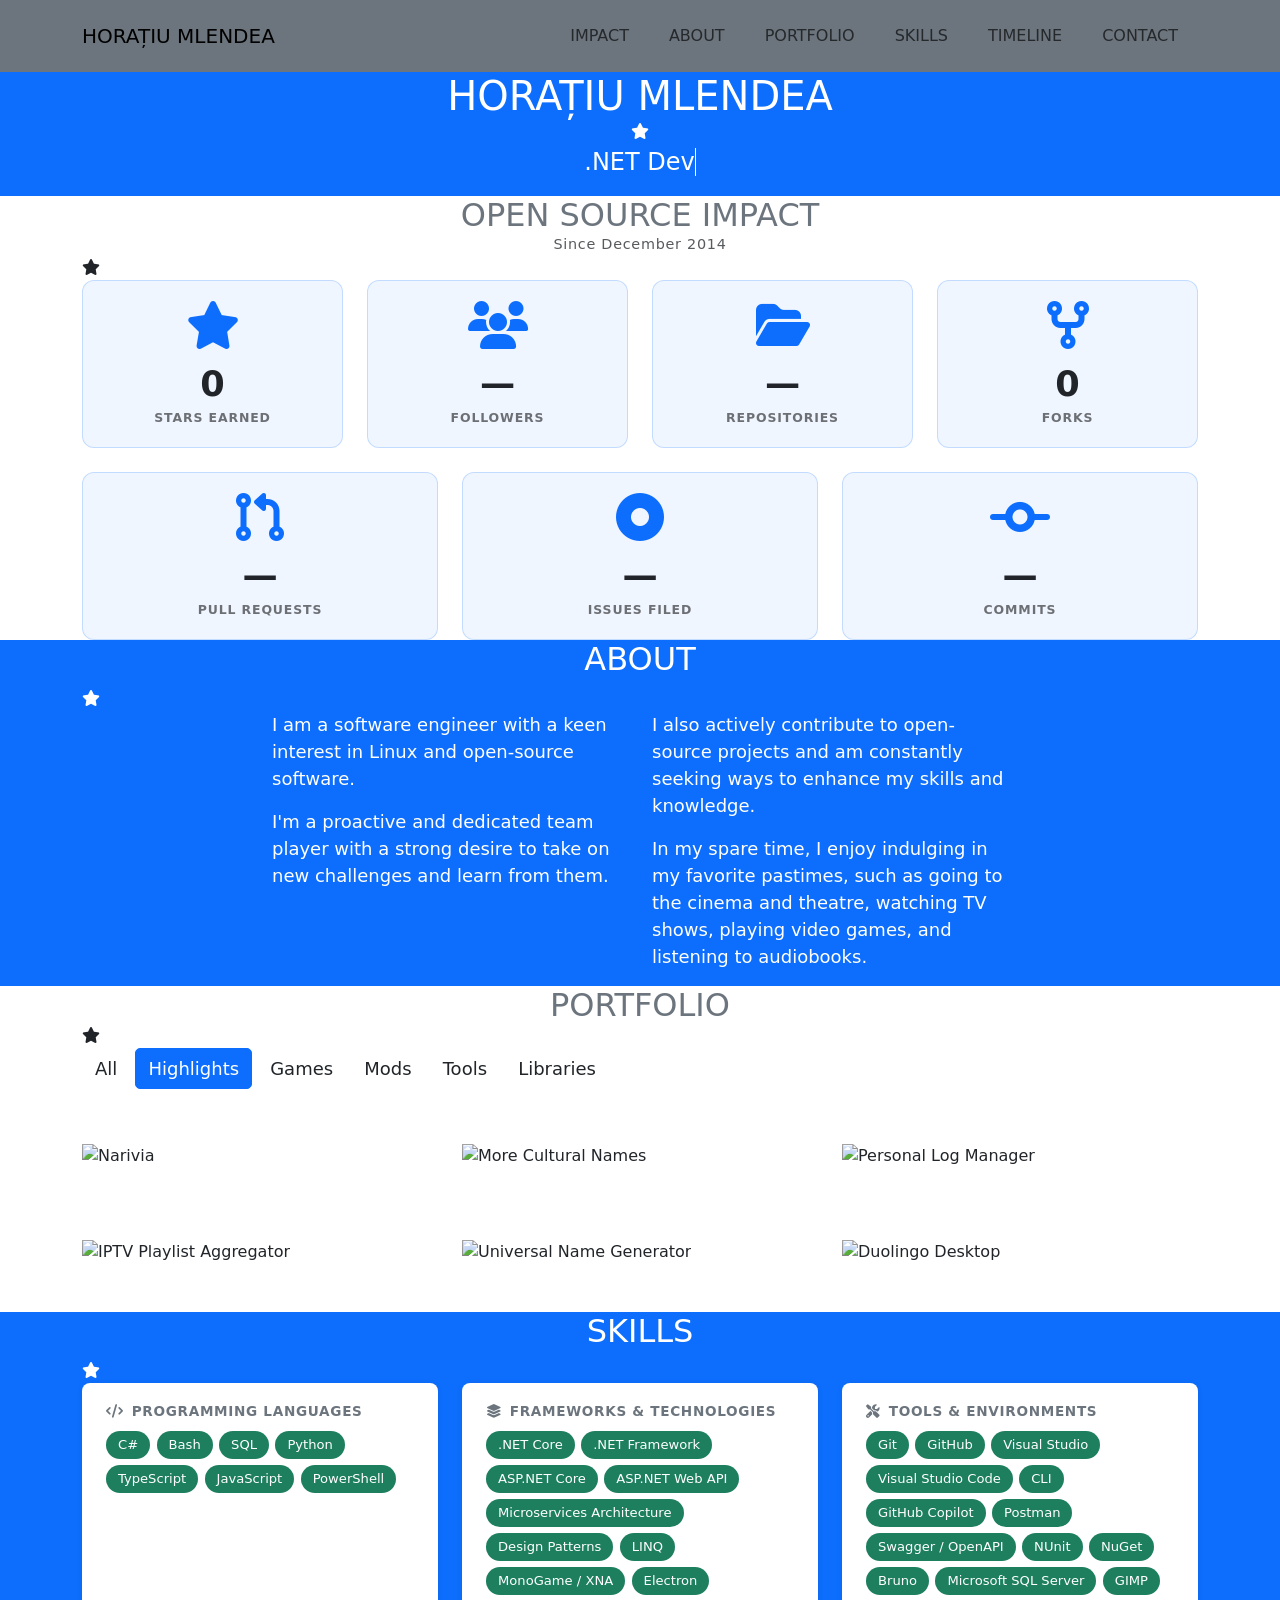
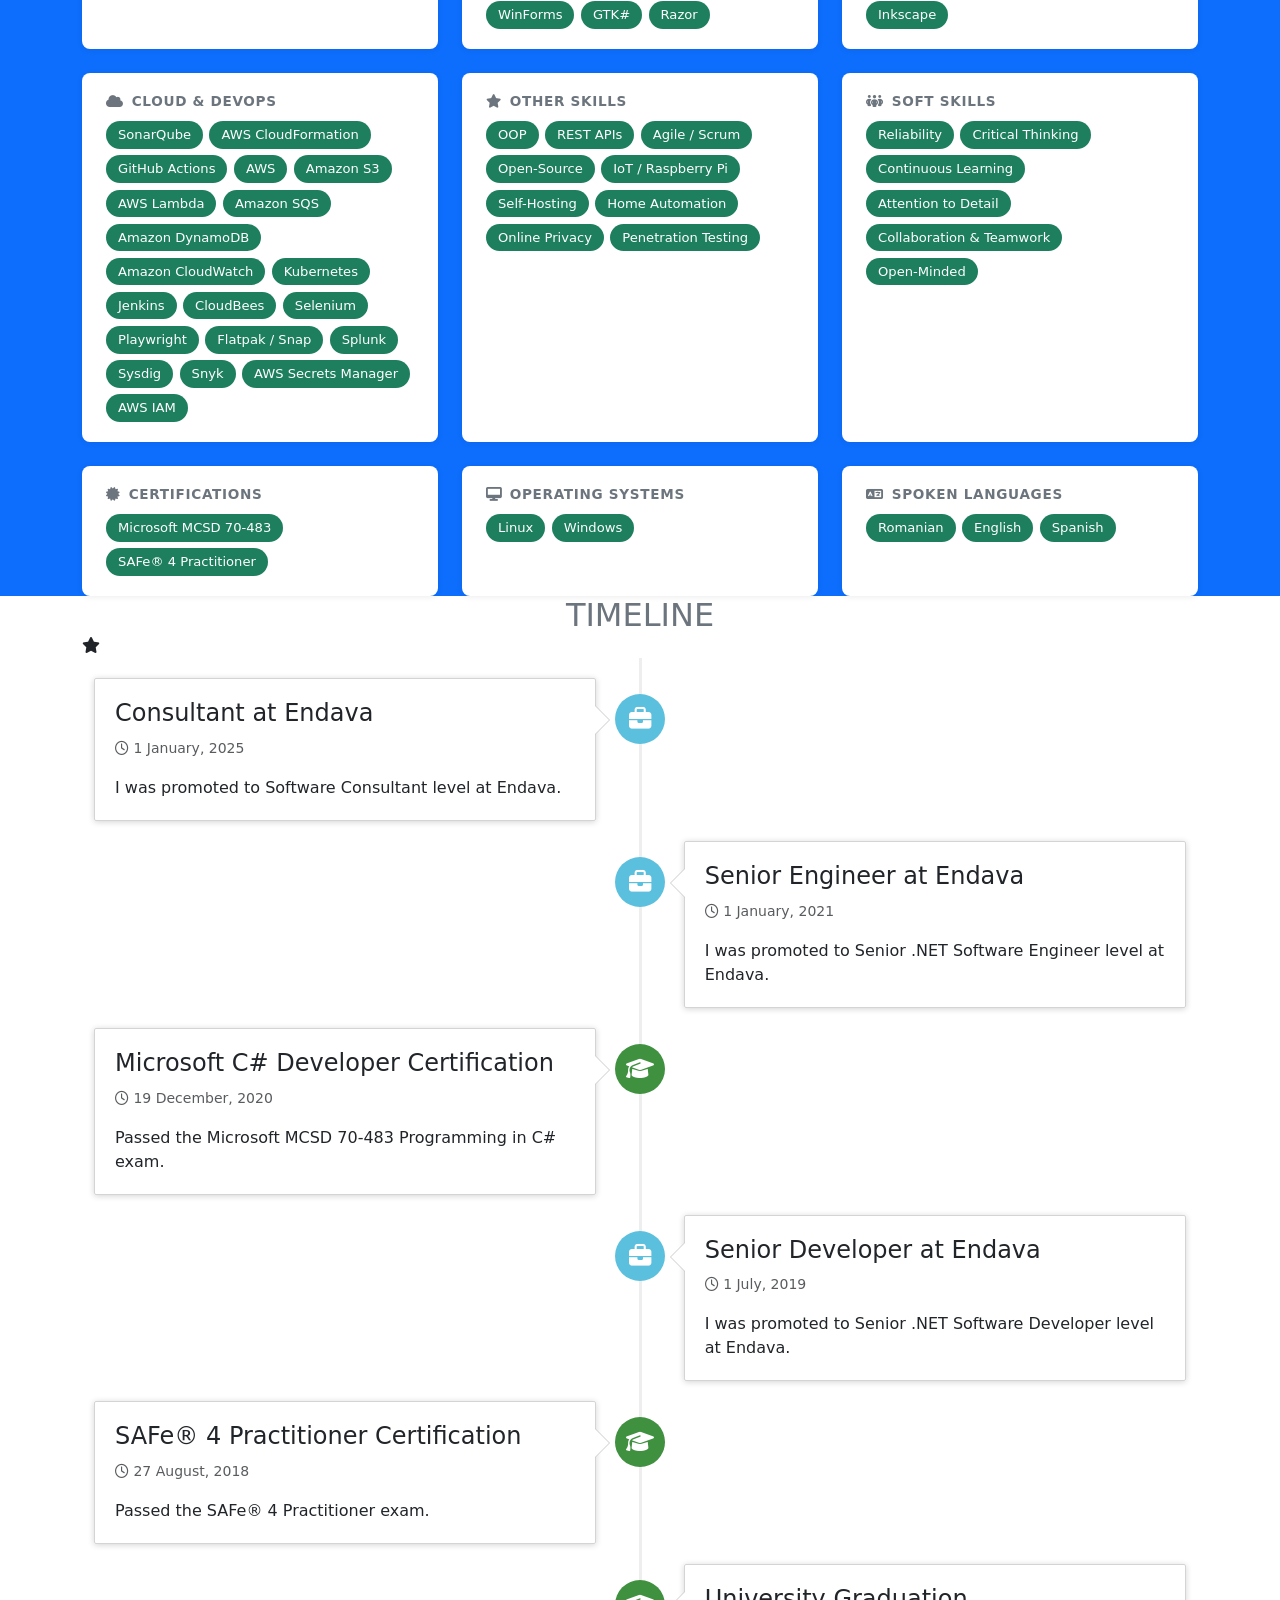
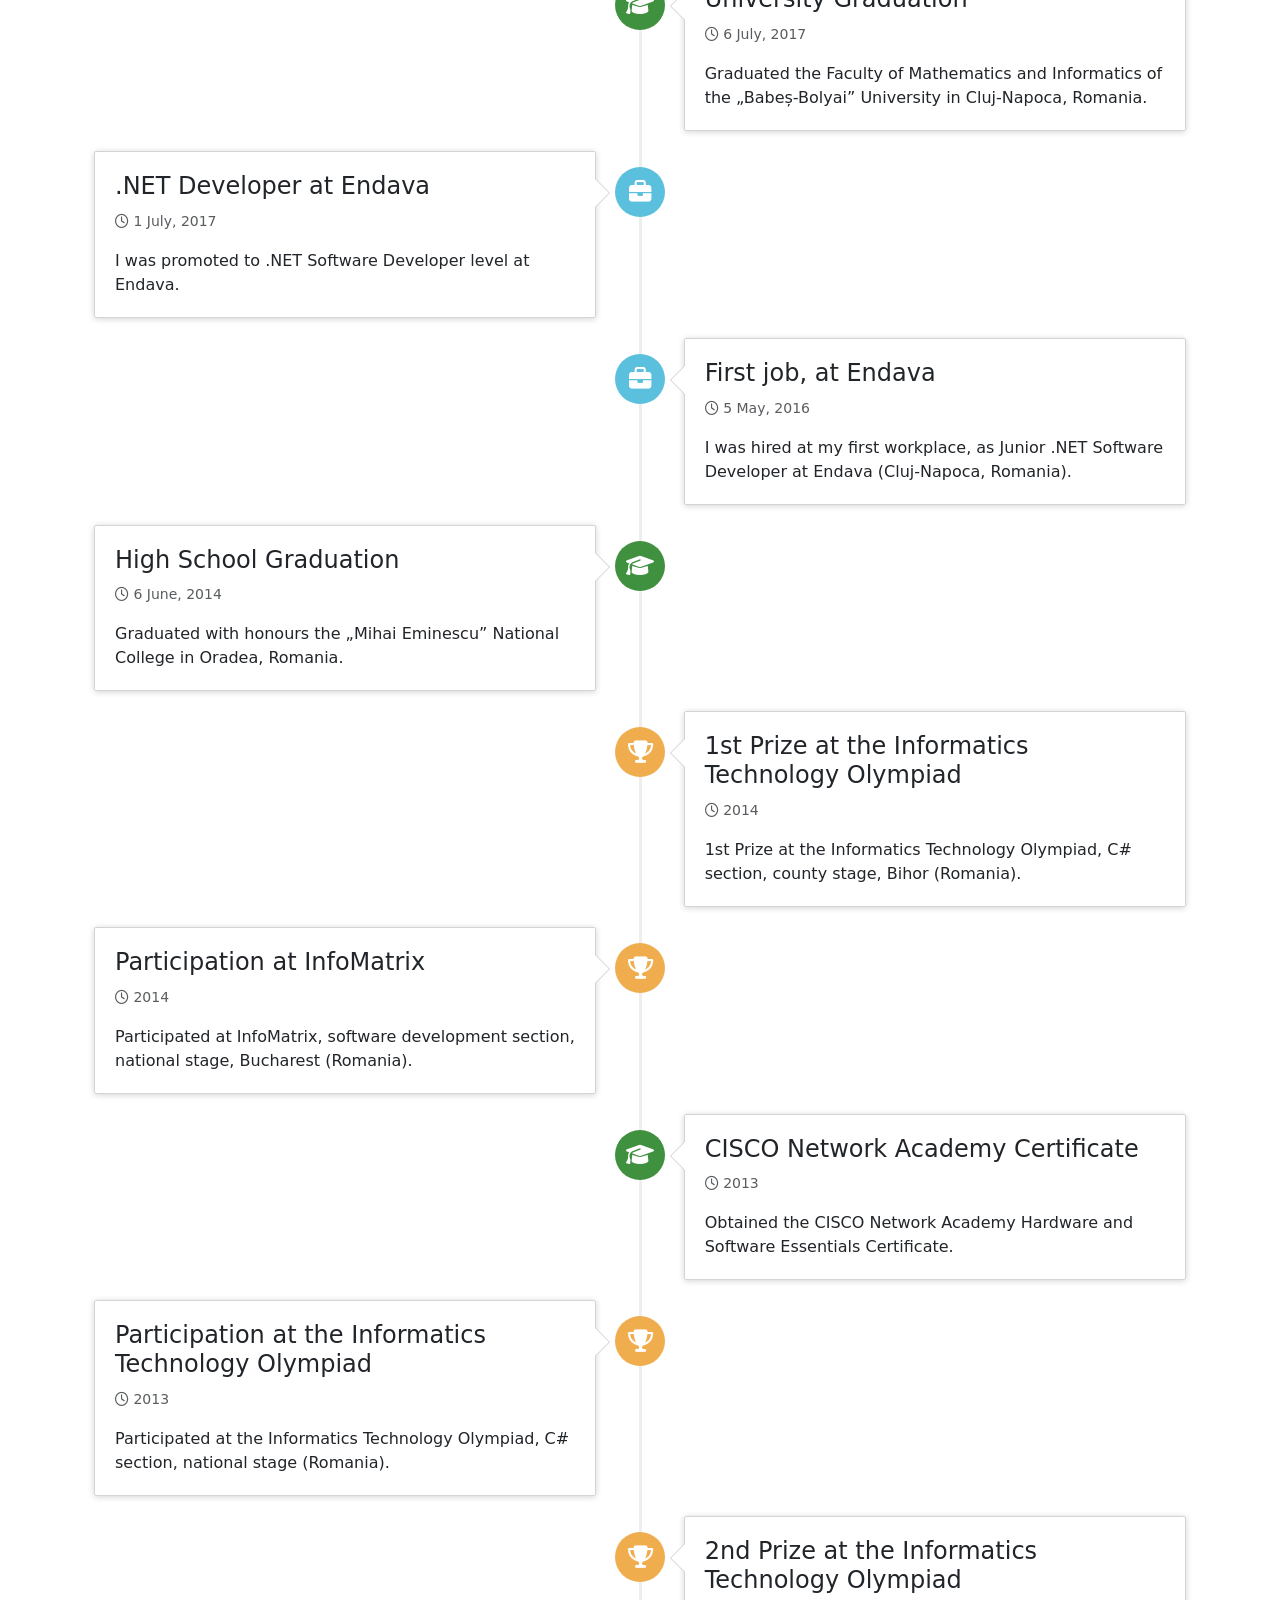
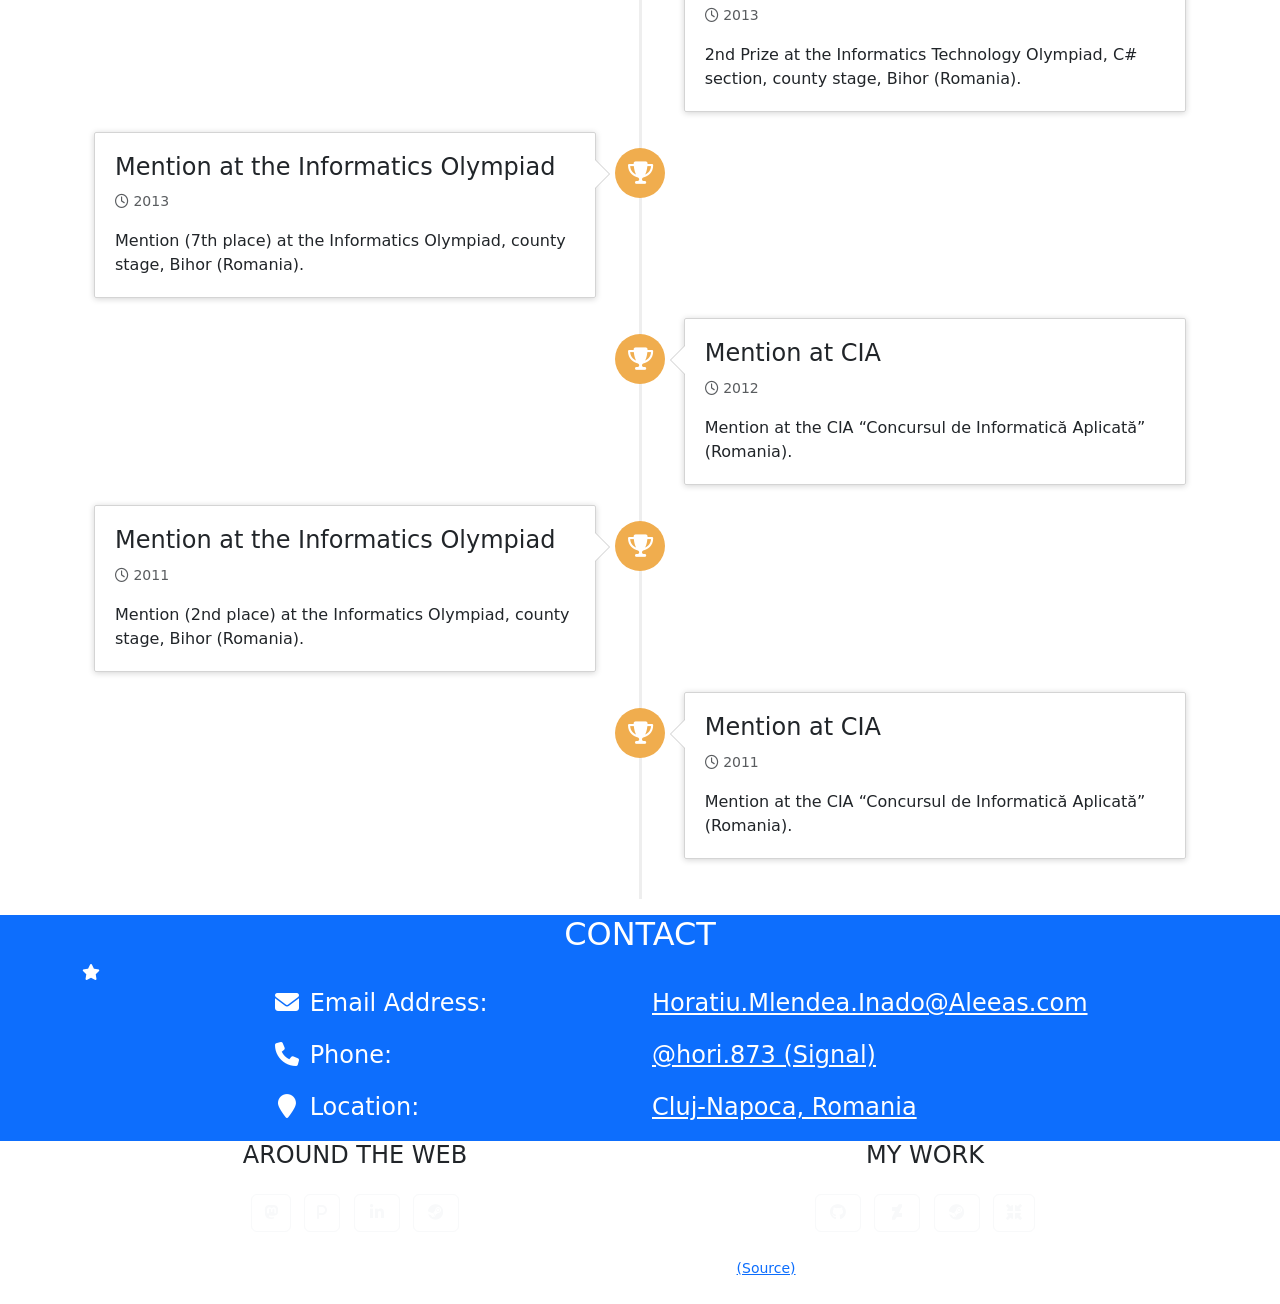
==== commit 6b2ab1a4: "skills: Reordered the Skills cards" ====
--- a/index.html
+++ b/index.html
@@ -427,6 +427,27 @@
                                 <span class="skill-tag">WinForms<span class="skill-popup"><span class="skill-popup-name">WinForms</span><span class="skill-popup-desc">Used in the distant past for quite advanced personal projects; not used since.</span><span class="skill-popup-level">★★★☆☆&ensp;Proficient</span></span></span>
                                 <span class="skill-tag">GTK#<span class="skill-popup"><span class="skill-popup-name">GTK#</span><span class="skill-popup-desc">Linux native UI toolkit; dabbled briefly in the distant past for some personal projects.</span><span class="skill-popup-level">★☆☆☆☆&ensp;Beginner</span></span></span>
                                 <span class="skill-tag">Razor<span class="skill-popup"><span class="skill-popup-name">Razor</span><span class="skill-popup-desc">ASP.NET templating syntax for server-side rendered web pages; recently started using it.</span><span class="skill-popup-level">★☆☆☆☆&ensp;Beginner</span></span></span>
+                            </div>
+                        </div>
+                    </div>
+                    <div class="col-lg-4 col-md-6 wow animate__animated animate__fadeInUp">
+                        <div class="skill-category">
+                            <h5 class="skill-category-title"><i class="fas fa-screwdriver-wrench me-2"></i>Tools &amp; Environments</h5>
+                            <div class="skill-tags">
+                                <span class="skill-tag">Git<span class="skill-popup"><span class="skill-popup-name">Git</span><span class="skill-popup-desc">Version control system for all source code management.</span><span class="skill-popup-level">★★★★★&ensp;Expert</span></span></span>
+                                <span class="skill-tag">GitHub<span class="skill-popup"><span class="skill-popup-name">GitHub</span><span class="skill-popup-desc">Platform for hosting, collaboration, and open-source projects.</span><span class="skill-popup-level">★★★★★&ensp;Expert</span></span></span>
+                                <span class="skill-tag">Visual Studio<span class="skill-popup"><span class="skill-popup-name">Visual Studio</span><span class="skill-popup-desc">Full-featured IDE; primary environment for .NET development.</span><span class="skill-popup-level">★★★★★&ensp;Expert</span></span></span>
+                                <span class="skill-tag">Visual Studio Code<span class="skill-popup"><span class="skill-popup-name">Visual Studio Code</span><span class="skill-popup-desc">Lightweight extensible editor used daily across all platforms.</span><span class="skill-popup-level">★★★★★&ensp;Expert</span></span></span>
+                                <span class="skill-tag">CLI<span class="skill-popup"><span class="skill-popup-name">CLI</span><span class="skill-popup-desc">Terminal-first workflow for development and system management.</span><span class="skill-popup-level">★★★★★&ensp;Expert</span></span></span>
+                                <span class="skill-tag">GitHub Copilot<span class="skill-popup"><span class="skill-popup-name">GitHub Copilot</span><span class="skill-popup-desc">AI pair programmer integrated into the daily development workflow.</span><span class="skill-popup-level">★★★★☆&ensp;Advanced</span></span></span>
+                                <span class="skill-tag">Postman<span class="skill-popup"><span class="skill-popup-name">Postman</span><span class="skill-popup-desc">API testing, documentation, and request collection management.</span><span class="skill-popup-level">★★★★☆&ensp;Advanced</span></span></span>
+                                <span class="skill-tag">Swagger / OpenAPI<span class="skill-popup"><span class="skill-popup-name">Swagger / OpenAPI</span><span class="skill-popup-desc">API design specification standard and interactive documentation.</span><span class="skill-popup-level">★★★★☆&ensp;Advanced</span></span></span>
+                                <span class="skill-tag">NUnit<span class="skill-popup"><span class="skill-popup-name">NUnit</span><span class="skill-popup-desc">Unit testing framework for .NET applications and libraries.</span><span class="skill-popup-level">★★★★☆&ensp;Advanced</span></span></span>
+                                <span class="skill-tag">NuGet<span class="skill-popup"><span class="skill-popup-name">NuGet</span><span class="skill-popup-desc">Authoring, publishing, and maintaining .NET NuGet packages; maintains a personal ecosystem of reusable libraries (NuciAPI, NuciLog, NuciXNA, NuciWeb).</span><span class="skill-popup-level">★★★★☆&ensp;Advanced</span></span></span>
+                                <span class="skill-tag">Bruno<span class="skill-popup"><span class="skill-popup-name">Bruno</span><span class="skill-popup-desc">Open-source API client; preferred tool for testing and exploring REST APIs.</span><span class="skill-popup-level">★★★★☆&ensp;Advanced</span></span></span>
+                                <span class="skill-tag">Microsoft SQL Server<span class="skill-popup"><span class="skill-popup-name">Microsoft SQL Server</span><span class="skill-popup-desc">Relational database management used across enterprise projects.</span><span class="skill-popup-level">★★★☆☆&ensp;Proficient</span></span></span>
+                                <span class="skill-tag">GIMP<span class="skill-popup"><span class="skill-popup-name">GIMP</span><span class="skill-popup-desc">Open-source raster image editor for project artwork and assets.</span><span class="skill-popup-level">★★★☆☆&ensp;Proficient</span></span></span>
+                                <span class="skill-tag">Inkscape<span class="skill-popup"><span class="skill-popup-name">Inkscape</span><span class="skill-popup-desc">Open-source vector graphics editor for scalable artwork and diagrams.</span><span class="skill-popup-level">★★★☆☆&ensp;Proficient</span></span></span>
                             </div>
                         </div>
                     </div>
@@ -459,36 +480,6 @@
                     </div>
                     <div class="col-lg-4 col-md-6 wow animate__animated animate__fadeInUp">
                         <div class="skill-category">
-                            <h5 class="skill-category-title"><i class="fas fa-screwdriver-wrench me-2"></i>Tools &amp; Environments</h5>
-                            <div class="skill-tags">
-                                <span class="skill-tag">Git<span class="skill-popup"><span class="skill-popup-name">Git</span><span class="skill-popup-desc">Version control system for all source code management.</span><span class="skill-popup-level">★★★★★&ensp;Expert</span></span></span>
-                                <span class="skill-tag">GitHub<span class="skill-popup"><span class="skill-popup-name">GitHub</span><span class="skill-popup-desc">Platform for hosting, collaboration, and open-source projects.</span><span class="skill-popup-level">★★★★★&ensp;Expert</span></span></span>
-                                <span class="skill-tag">Visual Studio<span class="skill-popup"><span class="skill-popup-name">Visual Studio</span><span class="skill-popup-desc">Full-featured IDE; primary environment for .NET development.</span><span class="skill-popup-level">★★★★★&ensp;Expert</span></span></span>
-                                <span class="skill-tag">Visual Studio Code<span class="skill-popup"><span class="skill-popup-name">Visual Studio Code</span><span class="skill-popup-desc">Lightweight extensible editor used daily across all platforms.</span><span class="skill-popup-level">★★★★★&ensp;Expert</span></span></span>
-                                <span class="skill-tag">CLI<span class="skill-popup"><span class="skill-popup-name">CLI</span><span class="skill-popup-desc">Terminal-first workflow for development and system management.</span><span class="skill-popup-level">★★★★★&ensp;Expert</span></span></span>
-                                <span class="skill-tag">GitHub Copilot<span class="skill-popup"><span class="skill-popup-name">GitHub Copilot</span><span class="skill-popup-desc">AI pair programmer integrated into the daily development workflow.</span><span class="skill-popup-level">★★★★☆&ensp;Advanced</span></span></span>
-                                <span class="skill-tag">Postman<span class="skill-popup"><span class="skill-popup-name">Postman</span><span class="skill-popup-desc">API testing, documentation, and request collection management.</span><span class="skill-popup-level">★★★★☆&ensp;Advanced</span></span></span>
-                                <span class="skill-tag">Swagger / OpenAPI<span class="skill-popup"><span class="skill-popup-name">Swagger / OpenAPI</span><span class="skill-popup-desc">API design specification standard and interactive documentation.</span><span class="skill-popup-level">★★★★☆&ensp;Advanced</span></span></span>
-                                <span class="skill-tag">NUnit<span class="skill-popup"><span class="skill-popup-name">NUnit</span><span class="skill-popup-desc">Unit testing framework for .NET applications and libraries.</span><span class="skill-popup-level">★★★★☆&ensp;Advanced</span></span></span>
-                                <span class="skill-tag">NuGet<span class="skill-popup"><span class="skill-popup-name">NuGet</span><span class="skill-popup-desc">Authoring, publishing, and maintaining .NET NuGet packages; maintains a personal ecosystem of reusable libraries (NuciAPI, NuciLog, NuciXNA, NuciWeb).</span><span class="skill-popup-level">★★★★☆&ensp;Advanced</span></span></span>
-                                <span class="skill-tag">Bruno<span class="skill-popup"><span class="skill-popup-name">Bruno</span><span class="skill-popup-desc">Open-source API client; preferred tool for testing and exploring REST APIs.</span><span class="skill-popup-level">★★★★☆&ensp;Advanced</span></span></span>
-                                <span class="skill-tag">Microsoft SQL Server<span class="skill-popup"><span class="skill-popup-name">Microsoft SQL Server</span><span class="skill-popup-desc">Relational database management used across enterprise projects.</span><span class="skill-popup-level">★★★☆☆&ensp;Proficient</span></span></span>
-                                <span class="skill-tag">GIMP<span class="skill-popup"><span class="skill-popup-name">GIMP</span><span class="skill-popup-desc">Open-source raster image editor for project artwork and assets.</span><span class="skill-popup-level">★★★☆☆&ensp;Proficient</span></span></span>
-                                <span class="skill-tag">Inkscape<span class="skill-popup"><span class="skill-popup-name">Inkscape</span><span class="skill-popup-desc">Open-source vector graphics editor for scalable artwork and diagrams.</span><span class="skill-popup-level">★★★☆☆&ensp;Proficient</span></span></span>
-                            </div>
-                        </div>
-                    </div>
-                    <div class="col-lg-4 col-md-6 wow animate__animated animate__fadeInUp">
-                        <div class="skill-category">
-                            <h5 class="skill-category-title"><i class="fas fa-desktop me-2"></i>Operating Systems</h5>
-                            <div class="skill-tags">
-                                <span class="skill-tag">Linux<span class="skill-popup"><span class="skill-popup-name">Linux</span><span class="skill-popup-desc">Daily driver OS; extensive experience with advanced workflows, customisation, debugging, home servers, and self-hosting.</span><span class="skill-popup-level">★★★★★&ensp;Expert</span></span></span>
-                                <span class="skill-tag">Windows<span class="skill-popup"><span class="skill-popup-name">Windows</span><span class="skill-popup-desc">Used exclusively in the workplace for enterprise .NET development environments.</span><span class="skill-popup-level">★★★☆☆&ensp;Proficient</span></span></span>
-                            </div>
-                        </div>
-                    </div>
-                    <div class="col-lg-4 col-md-6 wow animate__animated animate__fadeInUp">
-                        <div class="skill-category">
                             <h5 class="skill-category-title"><i class="fas fa-star me-2"></i>Other Skills</h5>
                             <div class="skill-tags">
                                 <span class="skill-tag">OOP<span class="skill-popup"><span class="skill-popup-name">OOP</span><span class="skill-popup-desc">Core design paradigm applied consistently across all development work.</span><span class="skill-popup-level">★★★★★&ensp;Expert</span></span></span>
@@ -518,20 +509,29 @@
                     </div>
                     <div class="col-lg-4 col-md-6 wow animate__animated animate__fadeInUp">
                         <div class="skill-category">
+                            <h5 class="skill-category-title"><i class="fas fa-certificate me-2"></i>Certifications</h5>
+                            <div class="skill-tags">
+                                <span class="skill-tag">Microsoft MCSD 70-483<span class="skill-popup"><span class="skill-popup-name">Microsoft MCSD 70-483</span><span class="skill-popup-desc">Programming in C# — passed December 2020.</span><span class="skill-popup-level">Microsoft</span></span></span>
+                                <span class="skill-tag">SAFe&#174; 4 Practitioner<span class="skill-popup"><span class="skill-popup-name">SAFe&#174; 4 Practitioner</span><span class="skill-popup-desc">Scaled Agile Framework practitioner exam — passed August 2018.</span><span class="skill-popup-level">Scaled Agile</span></span></span>
+                            </div>
+                        </div>
+                    </div>
+                    <div class="col-lg-4 col-md-6 wow animate__animated animate__fadeInUp">
+                        <div class="skill-category">
+                            <h5 class="skill-category-title"><i class="fas fa-desktop me-2"></i>Operating Systems</h5>
+                            <div class="skill-tags">
+                                <span class="skill-tag">Linux<span class="skill-popup"><span class="skill-popup-name">Linux</span><span class="skill-popup-desc">Daily driver OS; extensive experience with advanced workflows, customisation, debugging, home servers, and self-hosting.</span><span class="skill-popup-level">★★★★★&ensp;Expert</span></span></span>
+                                <span class="skill-tag">Windows<span class="skill-popup"><span class="skill-popup-name">Windows</span><span class="skill-popup-desc">Used exclusively in the workplace for enterprise .NET development environments.</span><span class="skill-popup-level">★★★☆☆&ensp;Proficient</span></span></span>
+                            </div>
+                        </div>
+                    </div>
+                    <div class="col-lg-4 col-md-6 wow animate__animated animate__fadeInUp">
+                        <div class="skill-category">
                             <h5 class="skill-category-title"><i class="fas fa-language me-2"></i>Spoken Languages</h5>
                             <div class="skill-tags">
                                 <span class="skill-tag">Romanian<span class="skill-popup"><span class="skill-popup-name">🇷🇴 Romanian</span><span class="skill-popup-desc">Mother tongue; used for everyday communication and writing.</span><span class="skill-popup-level">★★★★★&ensp;Native</span></span></span>
                                 <span class="skill-tag">English<span class="skill-popup"><span class="skill-popup-name">🇬🇧 English</span><span class="skill-popup-desc">Proficient in both written and spoken English; primary language used online and at work. Uses British spelling.</span><span class="skill-popup-level">★★★★★&ensp;Fluent</span></span></span>
                                 <span class="skill-tag">Spanish<span class="skill-popup"><span class="skill-popup-name">🇪🇸 Spanish</span><span class="skill-popup-desc">Actively learning through practice and language study apps.</span><span class="skill-popup-level">★☆☆☆☆&ensp;Learning</span></span></span>
-                            </div>
-                        </div>
-                    </div>
-                    <div class="col-lg-4 col-md-6 wow animate__animated animate__fadeInUp">
-                        <div class="skill-category">
-                            <h5 class="skill-category-title"><i class="fas fa-certificate me-2"></i>Certifications</h5>
-                            <div class="skill-tags">
-                                <span class="skill-tag">Microsoft MCSD 70-483<span class="skill-popup"><span class="skill-popup-name">Microsoft MCSD 70-483</span><span class="skill-popup-desc">Programming in C# — passed December 2020.</span><span class="skill-popup-level">Microsoft</span></span></span>
-                                <span class="skill-tag">SAFe&#174; 4 Practitioner<span class="skill-popup"><span class="skill-popup-name">SAFe&#174; 4 Practitioner</span><span class="skill-popup-desc">Scaled Agile Framework practitioner exam — passed August 2018.</span><span class="skill-popup-level">Scaled Agile</span></span></span>
                             </div>
                         </div>
                     </div>
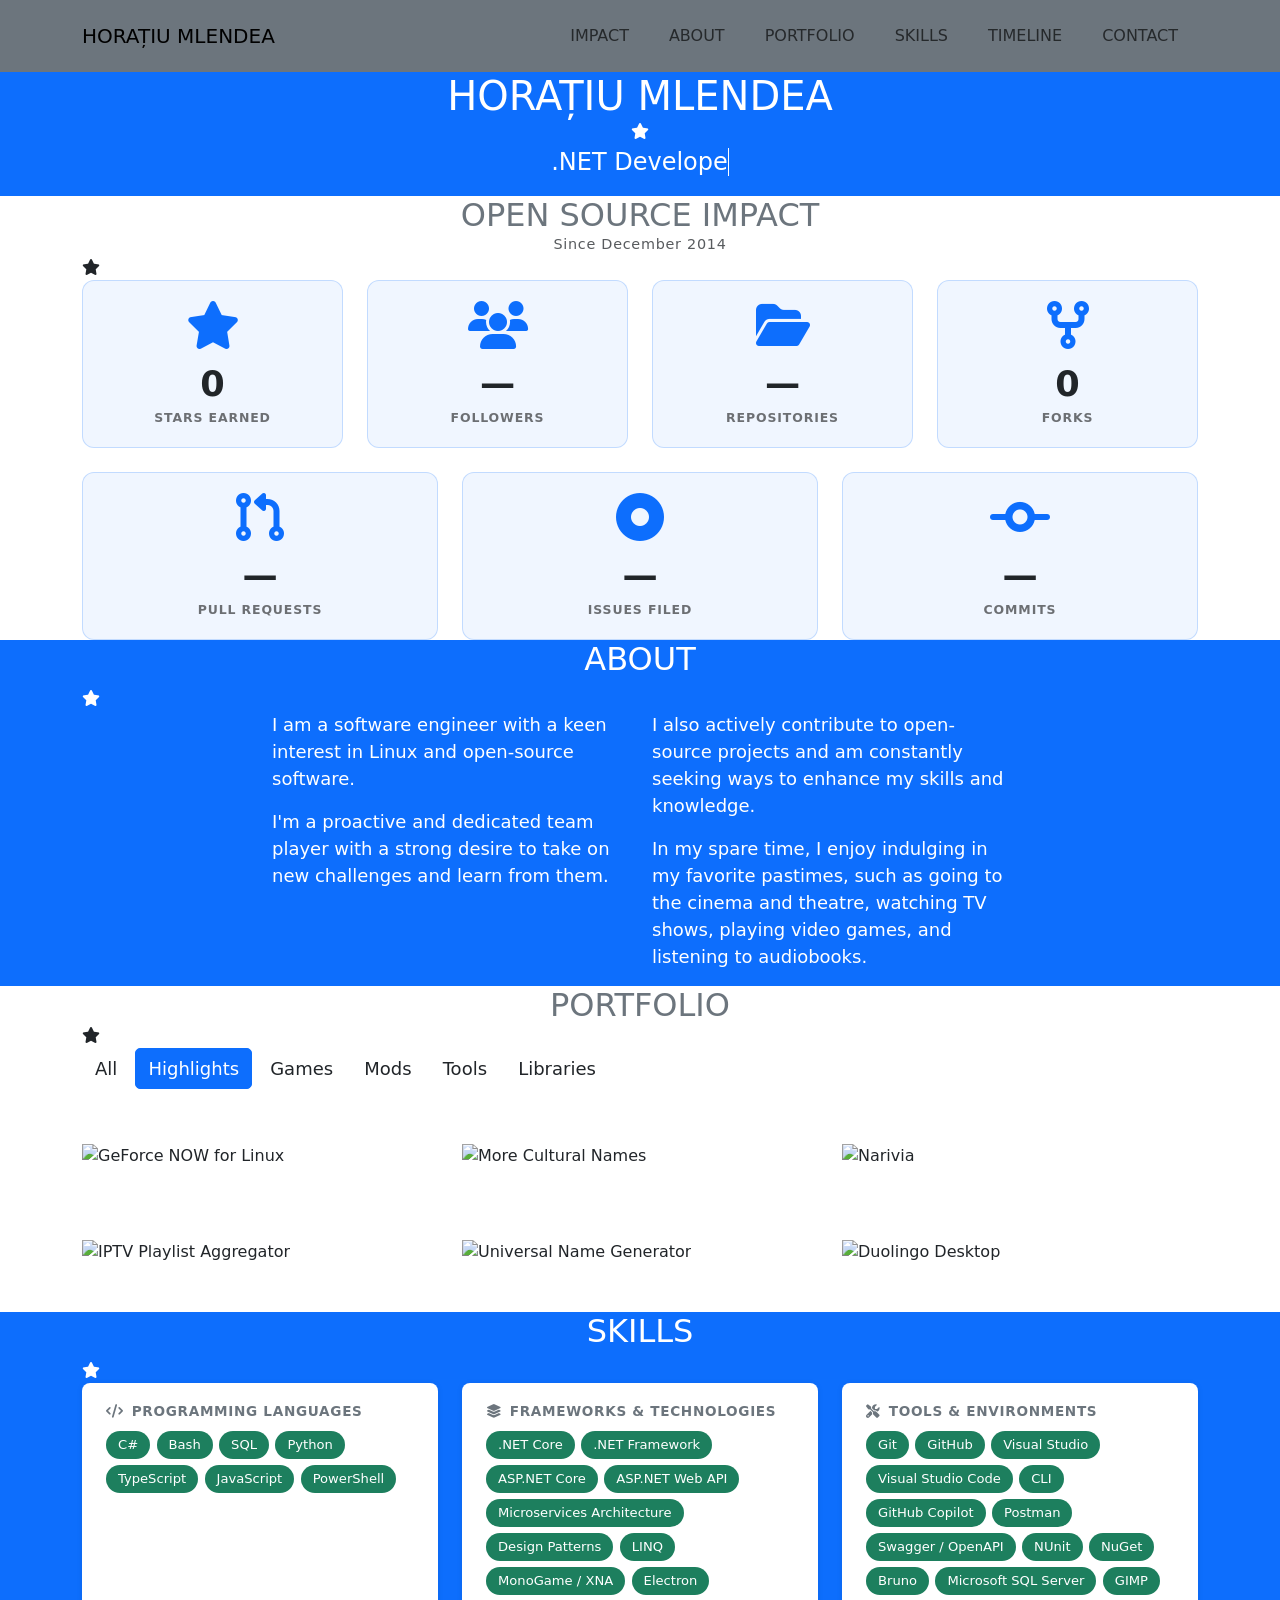
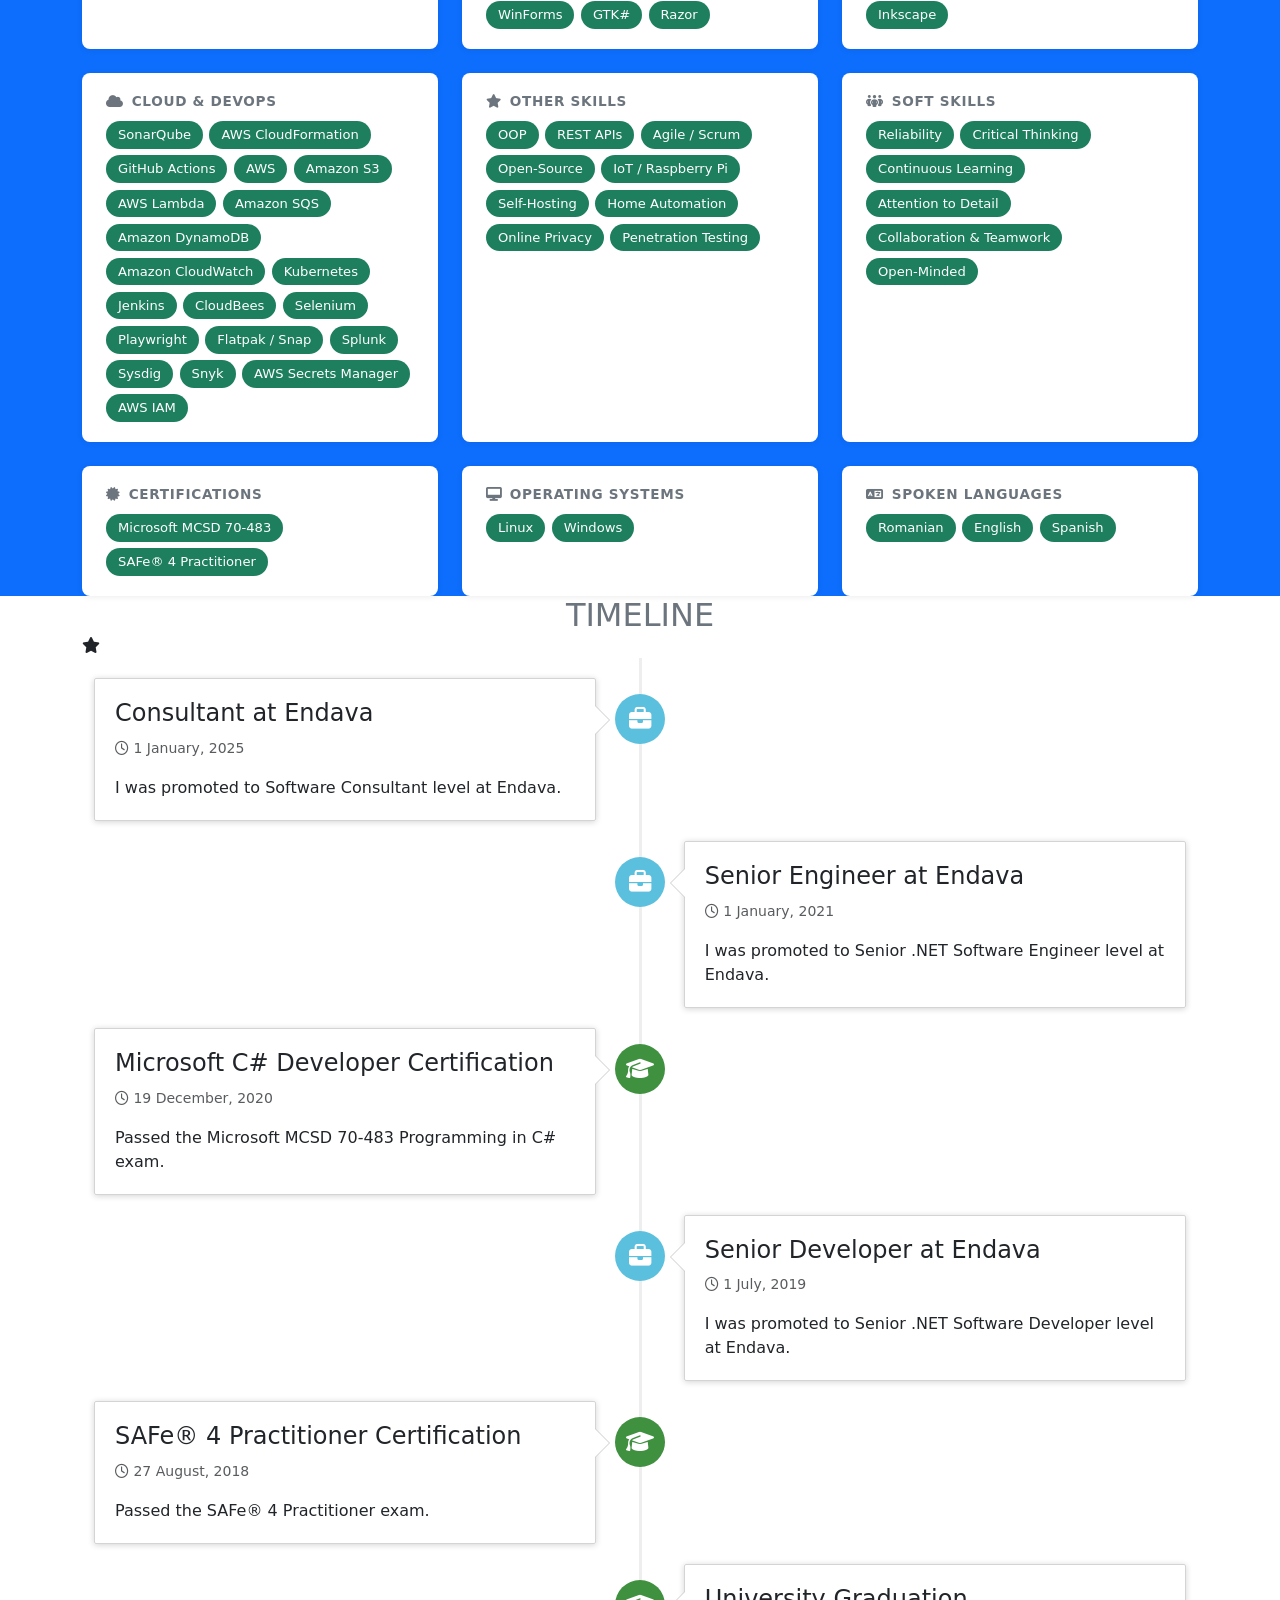
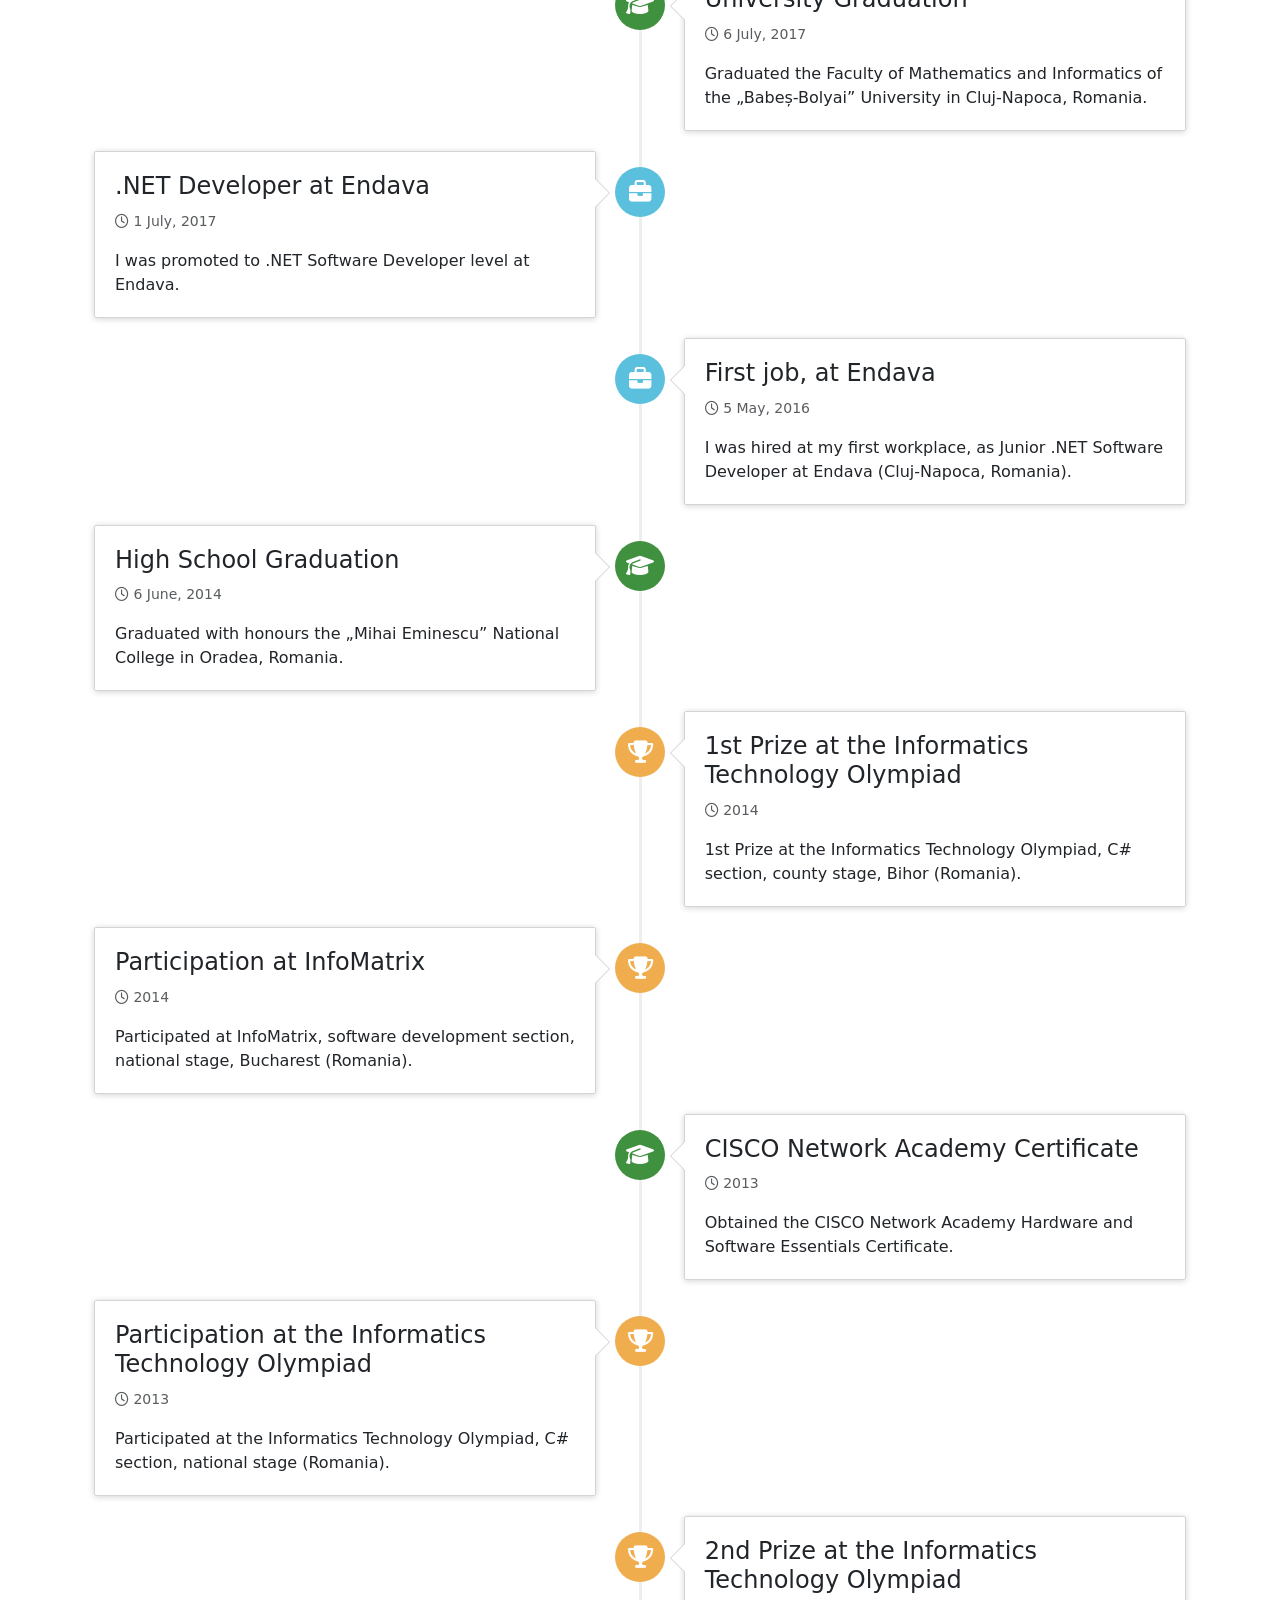
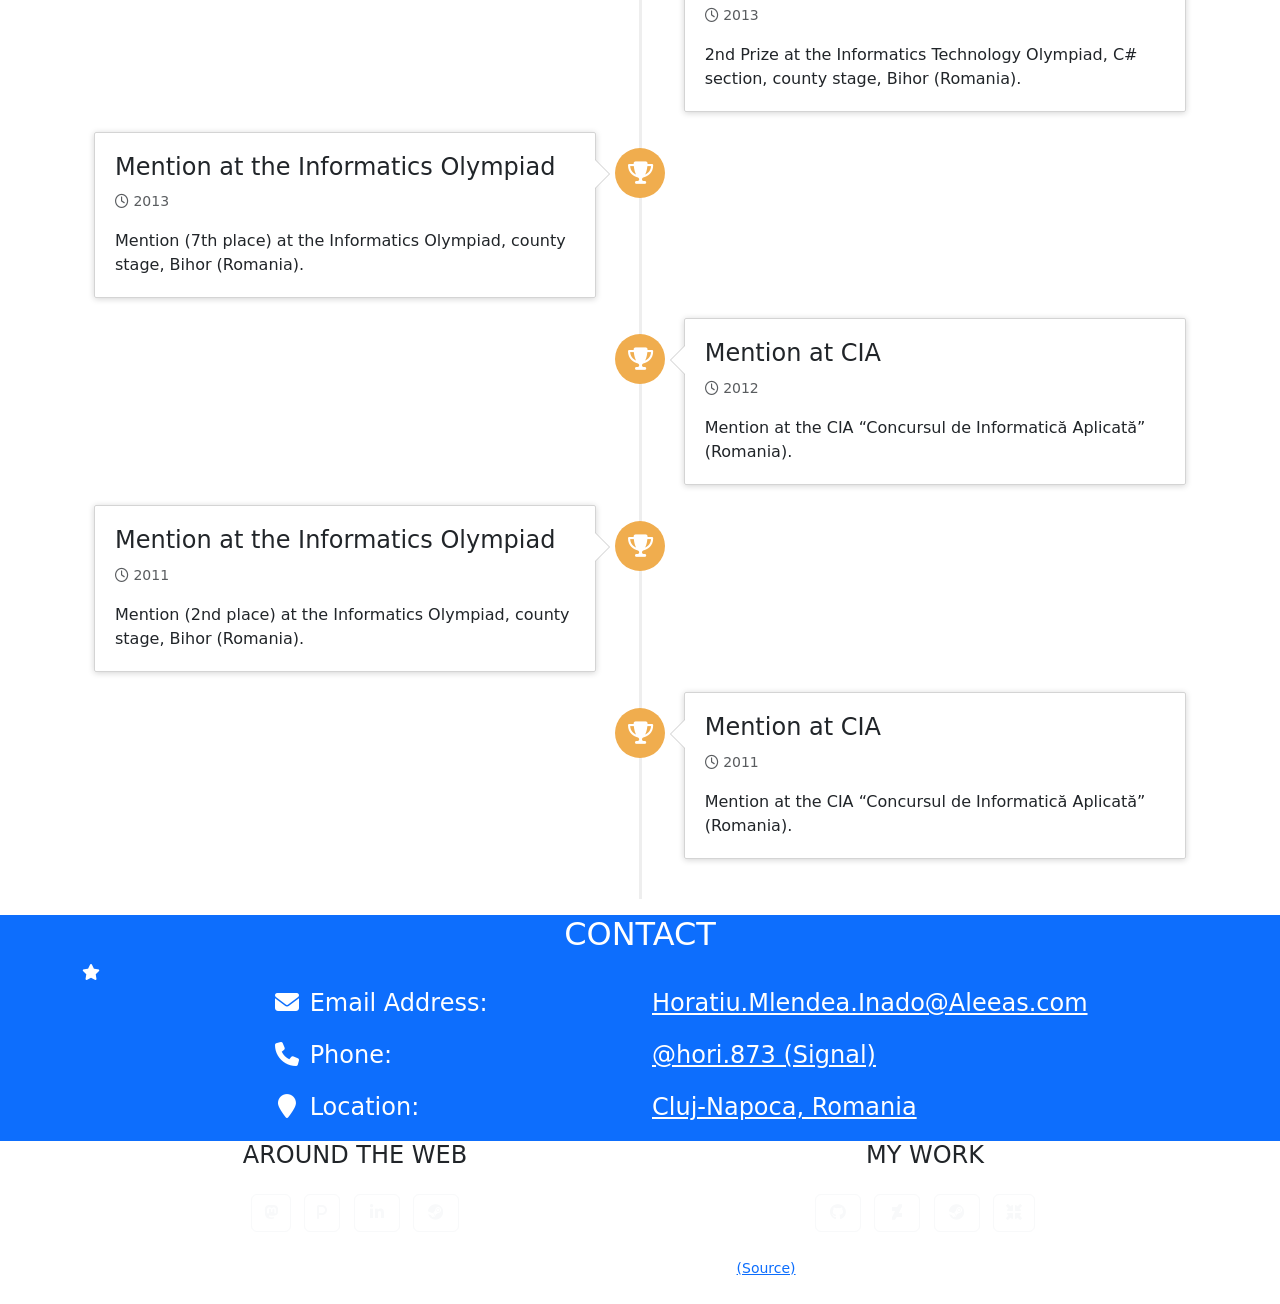
==== commit c6a8f573: "Merge branch 'master' into portfolio" ====
--- a/index.html
+++ b/index.html
@@ -222,12 +222,12 @@
                 <div id="portfolio-gallery" class="row justify-content-center">
                     <!-- 1,1 -->
                     <div class="col-md-6 col-lg-4 mb-5 wow animate__animated animate__bounceIn filter games highlights">
-                        <!-- Narivia-->
-                        <div class="portfolio-item mx-auto" data-bs-toggle="modal" data-bs-target="#portfolioModalNarivia">
+                        <!-- GeForce NOW for Linux -->
+                        <div class="portfolio-item mx-auto" data-bs-toggle="modal" data-bs-target="#portfolioModalGeForceNowElectron">
                             <div class="portfolio-item-caption d-flex align-items-center justify-content-center h-100 w-100">
-                                <div class="portfolio-item-caption-content text-center text-white">Narivia</div>
-                            </div>
-                            <img class="img-fluid" loading="lazy" src="https://raw.githubusercontent.com/hmlendea/narivia/master/.github/cover.png" alt="Narivia" />
+                                <div class="portfolio-item-caption-content text-center text-white">GeForce NOW for Linux</div>
+                            </div>
+                            <img class="img-fluid" loading="lazy" src="https://raw.githubusercontent.com/hmlendea/gfn-electron/master/.github/cover.png" alt="GeForce NOW for Linux" />
                         </div>
                     </div>
                     <!-- 2,1 -->
@@ -241,17 +241,17 @@
                         </div>
                     </div>
                     <!-- 3,1 -->
-                    <div class="col-md-6 col-lg-4 mb-5 wow animate__animated animate__bounceIn filter games">
-                        <!-- GeForce NOW for Linux -->
-                        <div class="portfolio-item mx-auto" data-bs-toggle="modal" data-bs-target="#portfolioModalGeForceNowElectron">
+                    <div class="col-md-6 col-lg-4 mb-5 wow animate__animated animate__bounceIn filter games highlights">
+                        <!-- Narivia-->
+                        <div class="portfolio-item mx-auto" data-bs-toggle="modal" data-bs-target="#portfolioModalNarivia">
                             <div class="portfolio-item-caption d-flex align-items-center justify-content-center h-100 w-100">
-                                <div class="portfolio-item-caption-content text-center text-white">GeForce NOW for Linux</div>
-                            </div>
-                            <img class="img-fluid" loading="lazy" src="https://raw.githubusercontent.com/hmlendea/gfn-electron/master/.github/cover.png" alt="GeForce NOW for Linux" />
+                                <div class="portfolio-item-caption-content text-center text-white">Narivia</div>
+                            </div>
+                            <img class="img-fluid" loading="lazy" src="https://raw.githubusercontent.com/hmlendea/narivia/master/.github/cover.png" alt="Narivia" />
                         </div>
                     </div>
                     <!-- 3,1 -->
-                    <div class="col-md-6 col-lg-4 mb-5 wow animate__animated animate__bounceIn filter tools highlights">
+                    <div class="col-md-6 col-lg-4 mb-5 wow animate__animated animate__bounceIn filter tools">
                         <!-- Personal Log Manager -->
                         <div class="portfolio-item mx-auto" data-bs-toggle="modal" data-bs-target="#portfolioModalPersonalLogManager">
                             <div class="portfolio-item-caption d-flex align-items-center justify-content-center h-100 w-100">
@@ -351,13 +351,13 @@
                         </div>
                     </div>
                     <!-- 1,5 -->
-                    <div class="col-md-6 col-lg-4 mb-5 wow animate__animated animate__bounceIn filter games">
-                        <!-- Backgammon by Horațiu-->
-                        <div class="portfolio-item mx-auto" data-bs-toggle="modal" data-bs-target="#portfolioModalBackgammon">
+                    <div class="col-md-6 col-lg-4 mb-5 wow animate__animated animate__bounceIn filter libraries">
+                        <!-- NuciWeb.Automation -->
+                        <div class="portfolio-item mx-auto" data-bs-toggle="modal" data-bs-target="#portfolioModalNuciWebAutomation">
                             <div class="portfolio-item-caption d-flex align-items-center justify-content-center h-100 w-100">
-                                <div class="portfolio-item-caption-content text-center text-white">Backgammon by Horațiu</div>
-                            </div>
-                            <img class="img-fluid" loading="lazy" src="https://raw.githubusercontent.com/hmlendea/backgammon-by-horatiu/master/.github/cover.png" alt="Backgammon by Horațiu" />
+                                <div class="portfolio-item-caption-content text-center text-white">NuciWeb.Automation</div>
+                            </div>
+                            <img class="img-fluid" loading="lazy" src="https://raw.githubusercontent.com/hmlendea/nuciweb.automation/master/.github/cover.png" alt="NuciWeb.Automation" />
                         </div>
                     </div>
                     <!-- NuciAPI -->
@@ -371,13 +371,13 @@
                         </div>
                     </div>
                     <!-- NuciWeb.Automation -->
-                    <div class="col-md-6 col-lg-4 wow animate__animated animate__bounceIn filter libraries">
-                        <!-- NuciWeb.Automation -->
-                        <div class="portfolio-item mx-auto" data-bs-toggle="modal" data-bs-target="#portfolioModalNuciWebAutomation">
+                    <div class="col-md-6 col-lg-4 wow animate__animated animate__bounceIn filter games">
+                        <!-- Backgammon by Horațiu-->
+                        <div class="portfolio-item mx-auto" data-bs-toggle="modal" data-bs-target="#portfolioModalBackgammon">
                             <div class="portfolio-item-caption d-flex align-items-center justify-content-center h-100 w-100">
-                                <div class="portfolio-item-caption-content text-center text-white">NuciWeb.Automation</div>
-                            </div>
-                            <img class="img-fluid" loading="lazy" src="https://raw.githubusercontent.com/hmlendea/nuciweb.automation/master/.github/cover.png" alt="NuciWeb.Automation" />
+                                <div class="portfolio-item-caption-content text-center text-white">Backgammon by Horațiu</div>
+                            </div>
+                            <img class="img-fluid" loading="lazy" src="https://raw.githubusercontent.com/hmlendea/backgammon-by-horatiu/master/.github/cover.png" alt="Backgammon by Horațiu" />
                         </div>
                     </div>
                 </div>
--- a/css/hori.css
+++ b/css/hori.css
@@ -186,6 +186,59 @@
     border-right: 0.08em solid #fff;
 }
 
+/* GitHub Badges Row */
+.gh-badges-row {
+    display: flex;
+    flex-wrap: wrap;
+    align-items: center;
+    justify-content: center;
+    gap: 8px;
+    margin: 0 auto 1.25rem;
+}
+
+/* Shared pill base */
+.gh-stars-badge,
+.gh-version-badge {
+    display: none;
+    align-items: center;
+    gap: 6px;
+    border-radius: 50px;
+    padding: 4px 14px;
+    font-size: 0.85rem;
+    font-weight: 600;
+    white-space: nowrap;
+}
+
+/* Stars pill — amber */
+.gh-stars-badge {
+    color: #856404;
+    background-color: #fff3cd;
+    border: 1px solid #ffc107;
+}
+
+.gh-stars-badge.loaded {
+    display: flex;
+}
+
+.gh-stars-badge .fa-star {
+    color: #ffc107;
+}
+
+/* Version pill — blue */
+.gh-version-badge {
+    color: #084298;
+    background-color: #cfe2ff;
+    border: 1px solid #9ec5fe;
+}
+
+.gh-version-badge.loaded {
+    display: flex;
+}
+
+.gh-version-badge .fa-tag {
+    color: #0d6efd;
+}
+
 .icoDeviantArt:hover { color: #05CC47; }
 .icoFacebook:hover { color: #3B5998; }
 .icoGitHub:hover { color: #211F1F; }
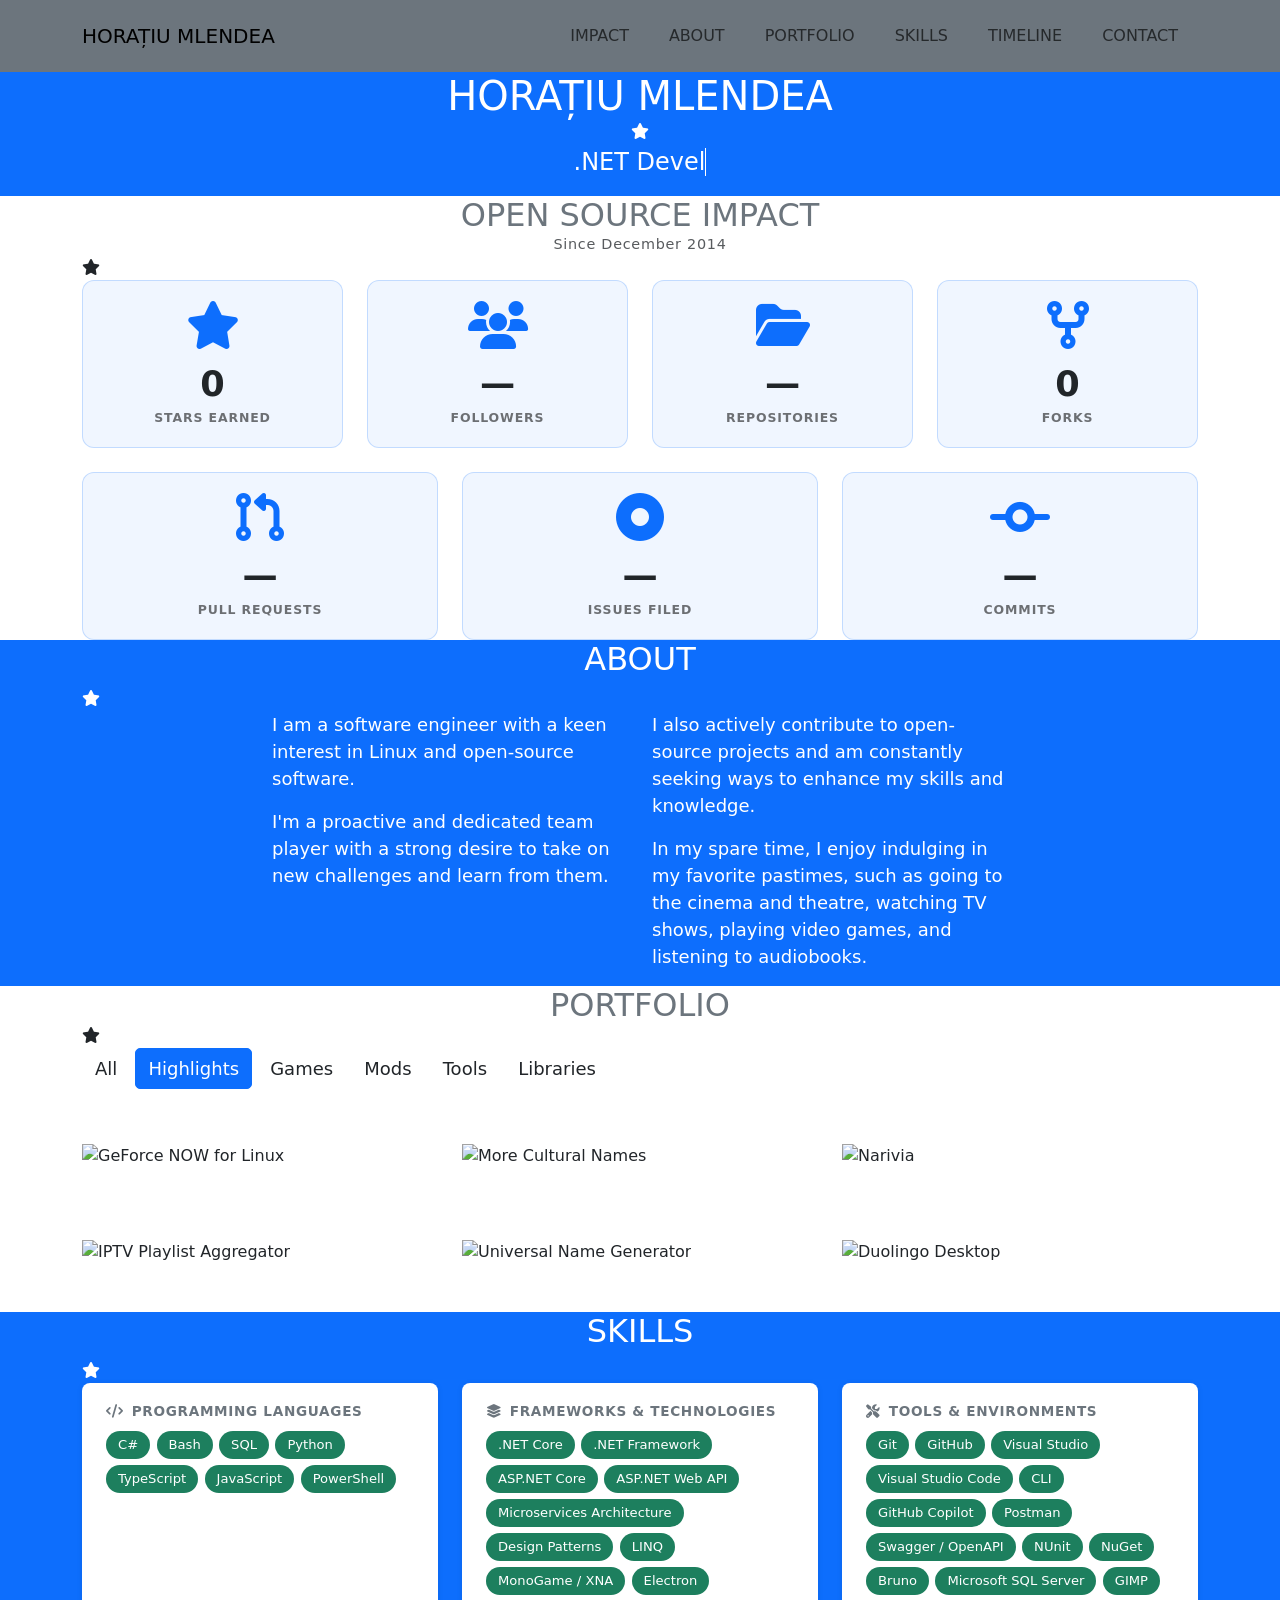
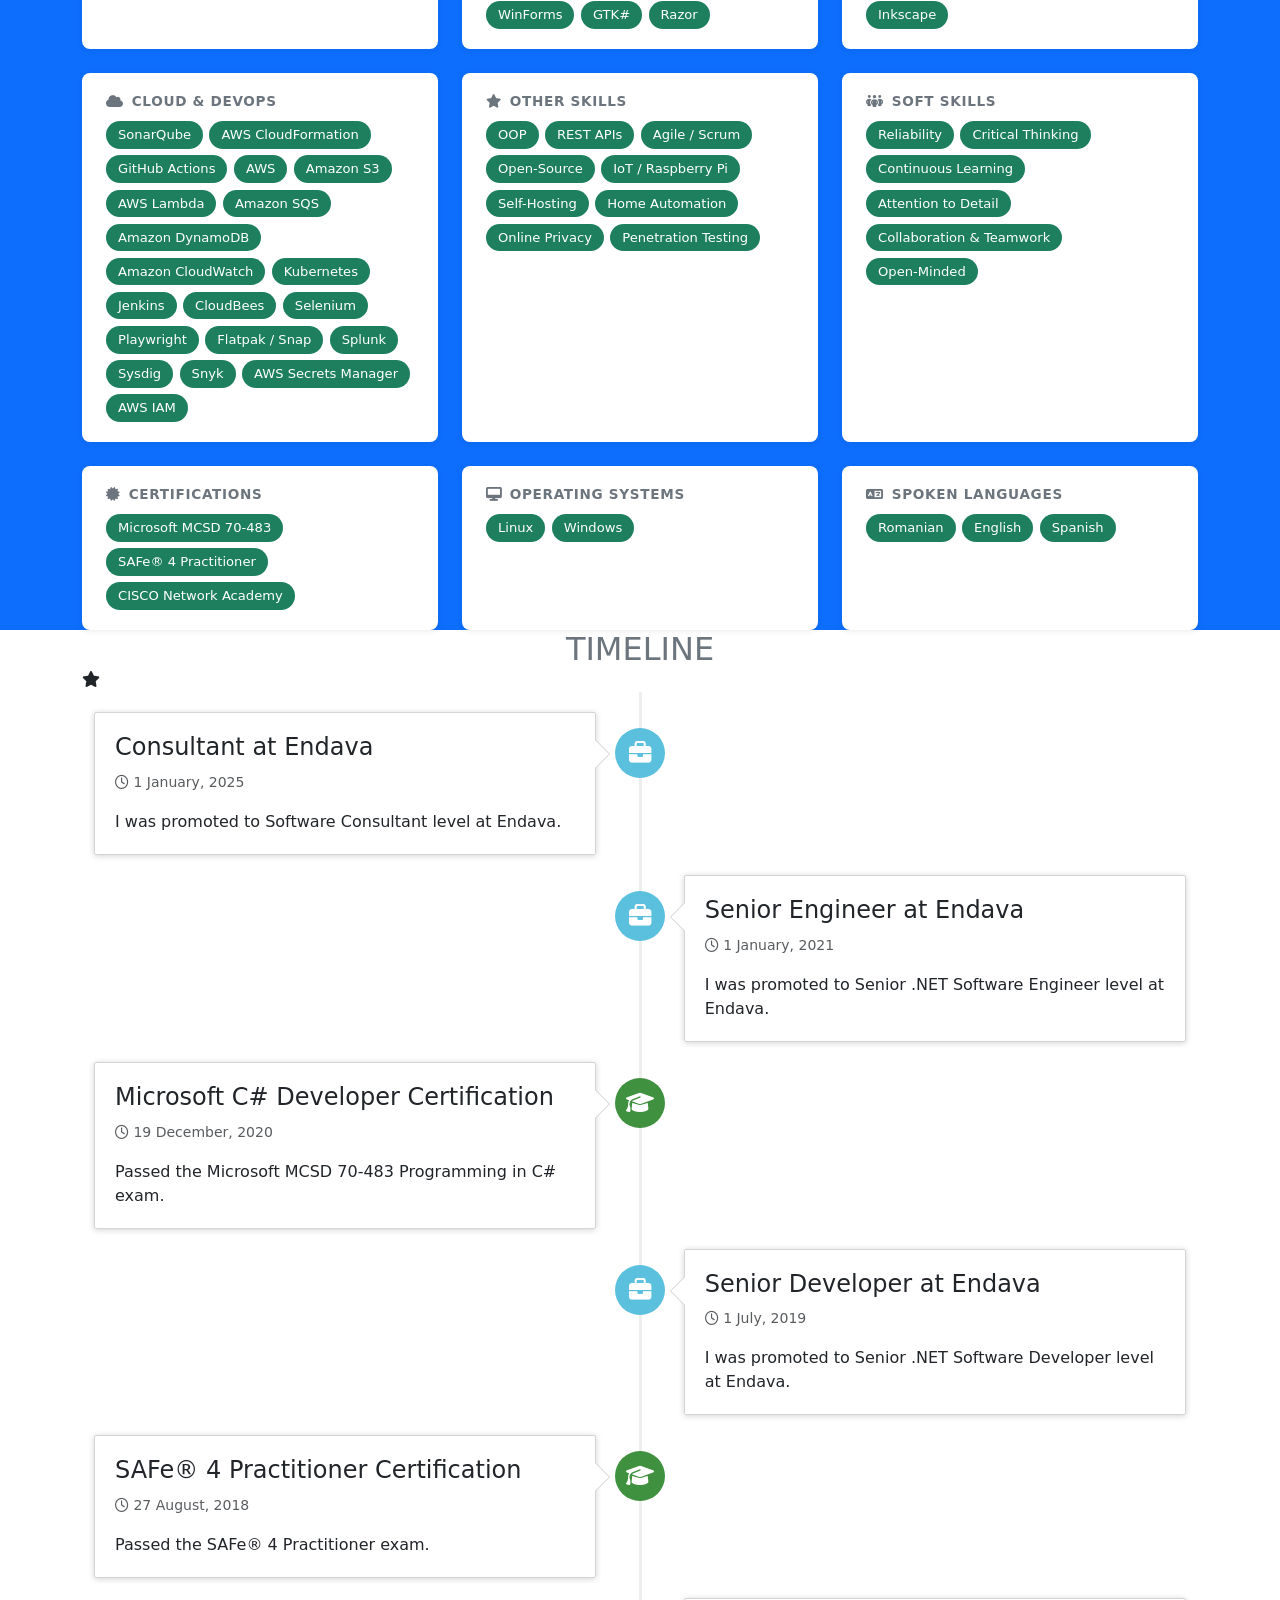
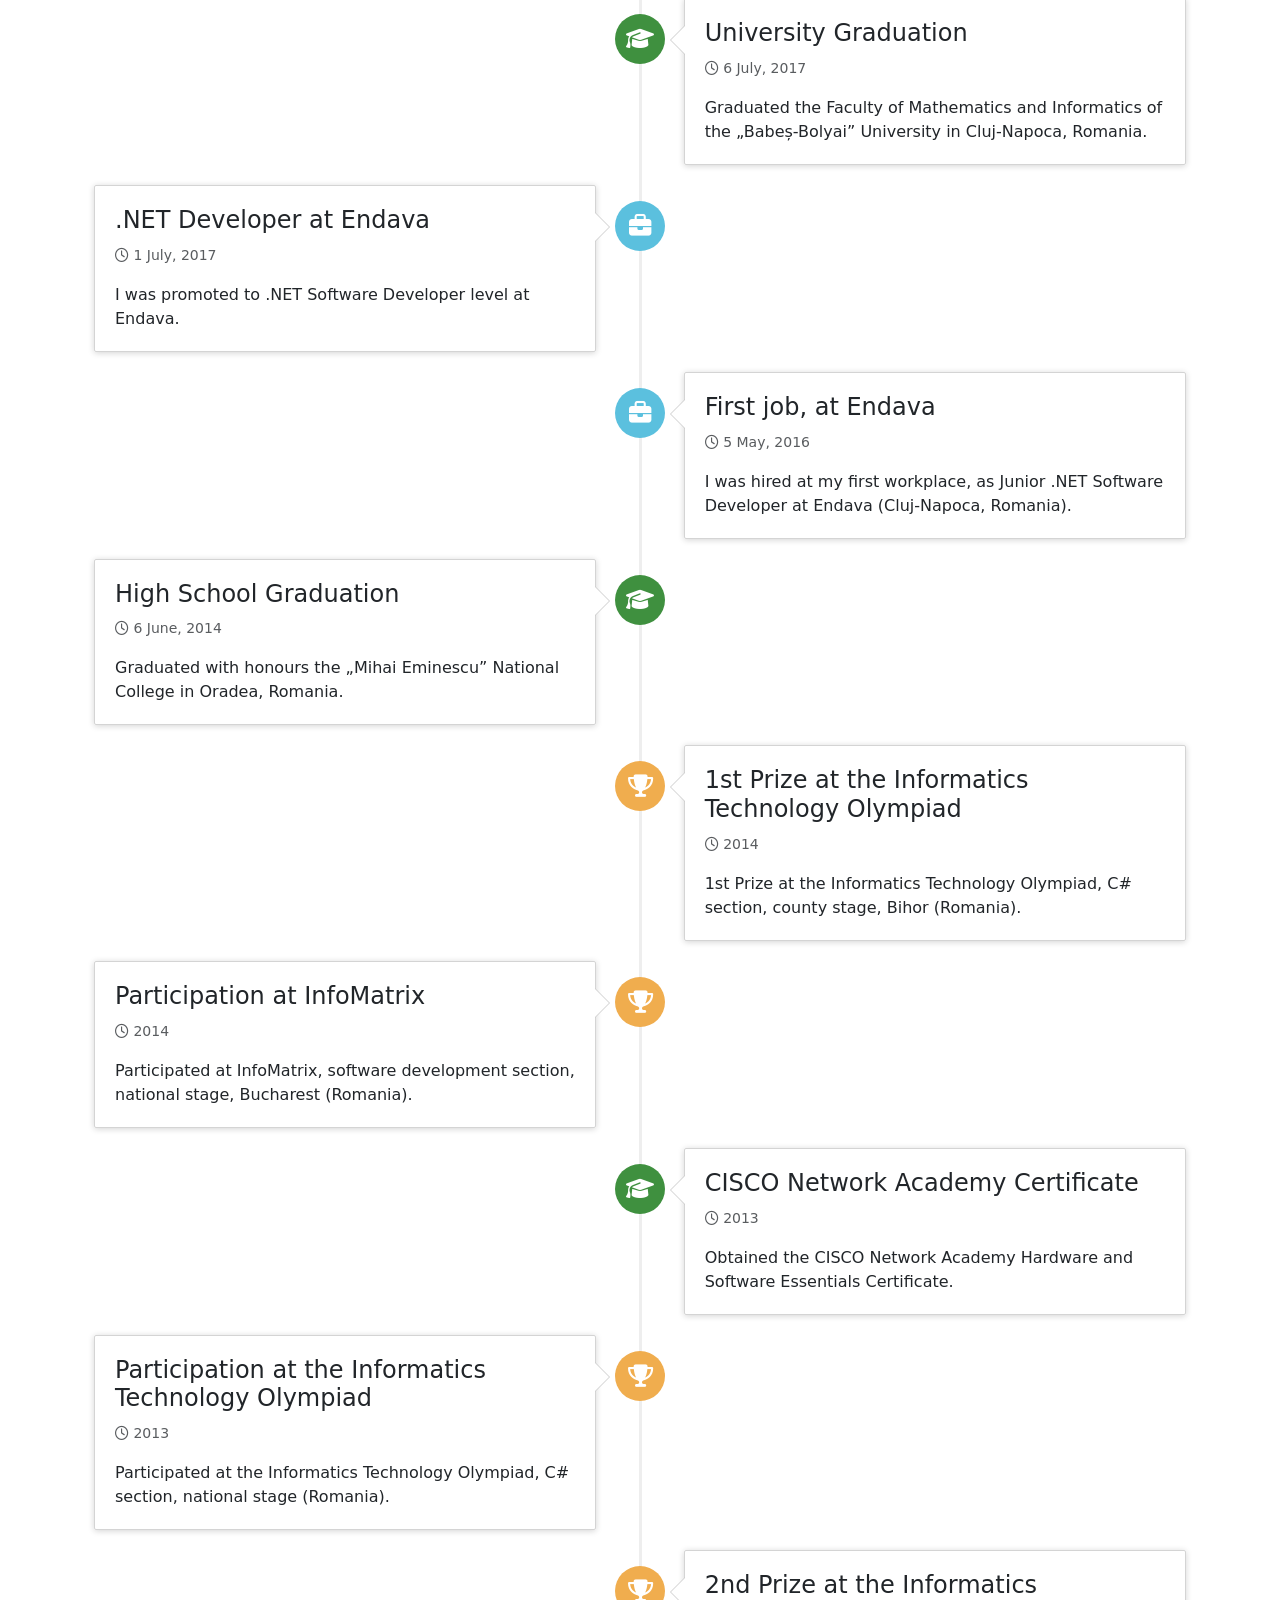
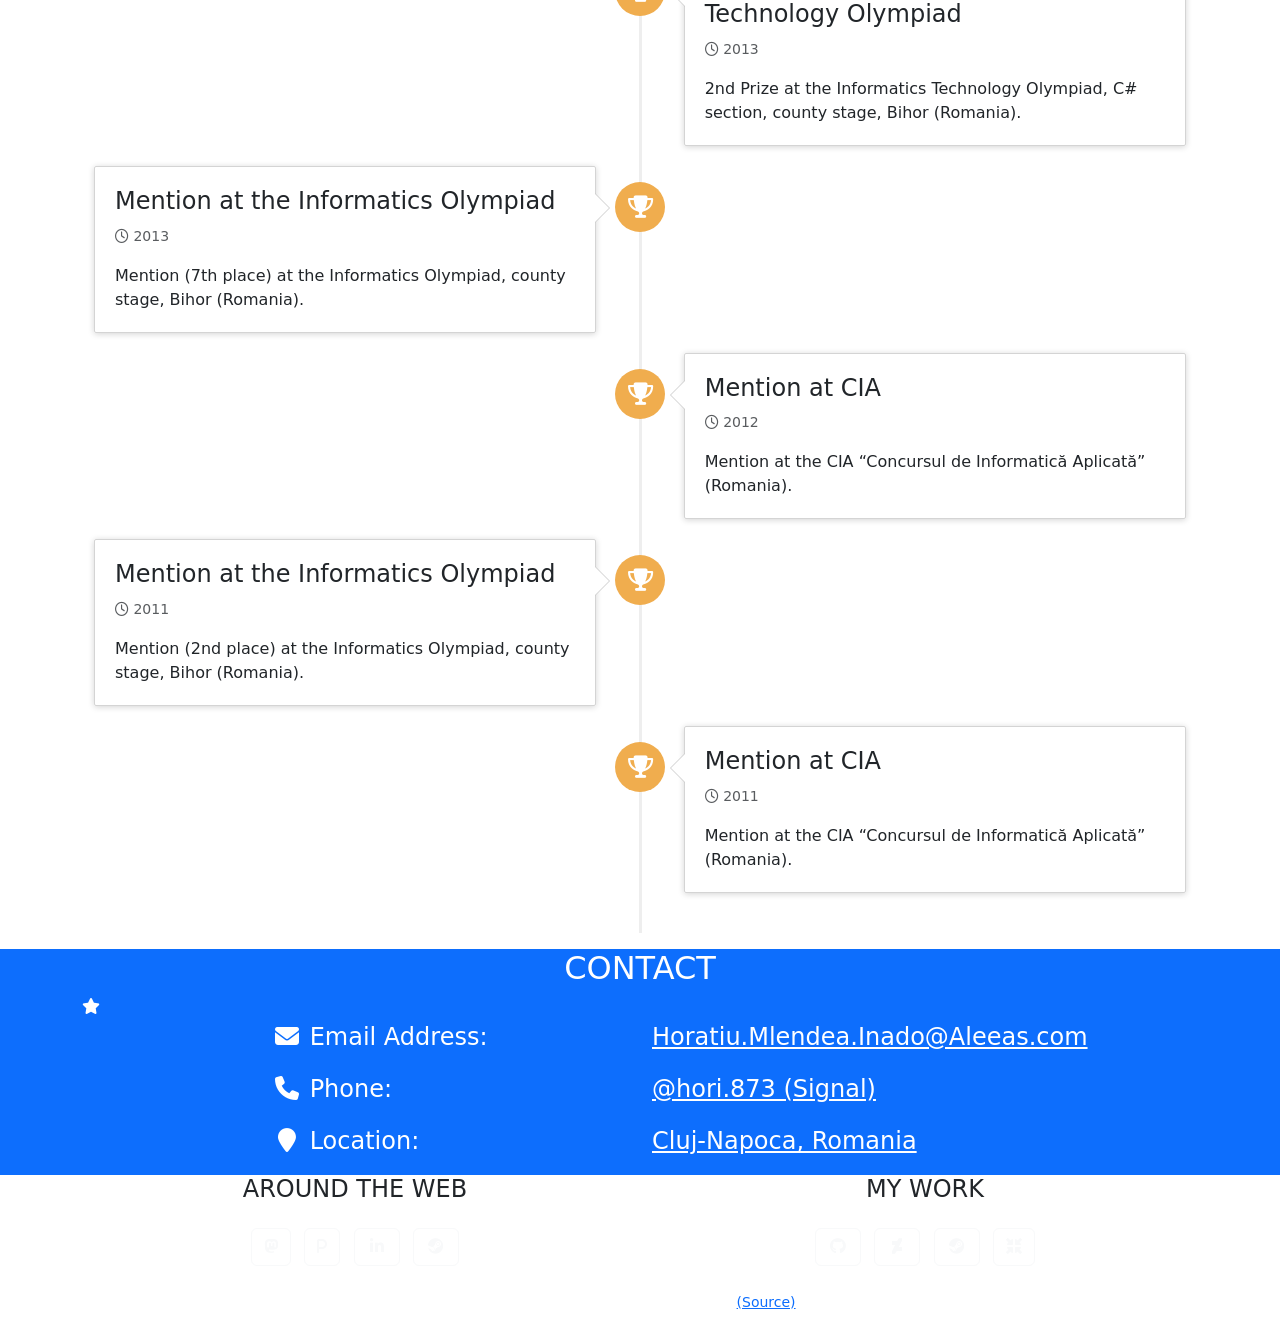
==== commit 3e1c2760: "portfolio: Added the CISCO certificate to Skills" ====
--- a/index.html
+++ b/index.html
@@ -513,6 +513,7 @@
                             <div class="skill-tags">
                                 <span class="skill-tag">Microsoft MCSD 70-483<span class="skill-popup"><span class="skill-popup-name">Microsoft MCSD 70-483</span><span class="skill-popup-desc">Programming in C# — passed December 2020.</span><span class="skill-popup-level">Microsoft</span></span></span>
                                 <span class="skill-tag">SAFe&#174; 4 Practitioner<span class="skill-popup"><span class="skill-popup-name">SAFe&#174; 4 Practitioner</span><span class="skill-popup-desc">Scaled Agile Framework practitioner exam — passed August 2018.</span><span class="skill-popup-level">Scaled Agile</span></span></span>
+                                <span class="skill-tag">CISCO Network Academy<span class="skill-popup"><span class="skill-popup-name">CISCO Network Academy</span><span class="skill-popup-desc">Hardware and Software Essentials Certificate — obtained 2013.</span><span class="skill-popup-level">CISCO</span></span></span>
                             </div>
                         </div>
                     </div>
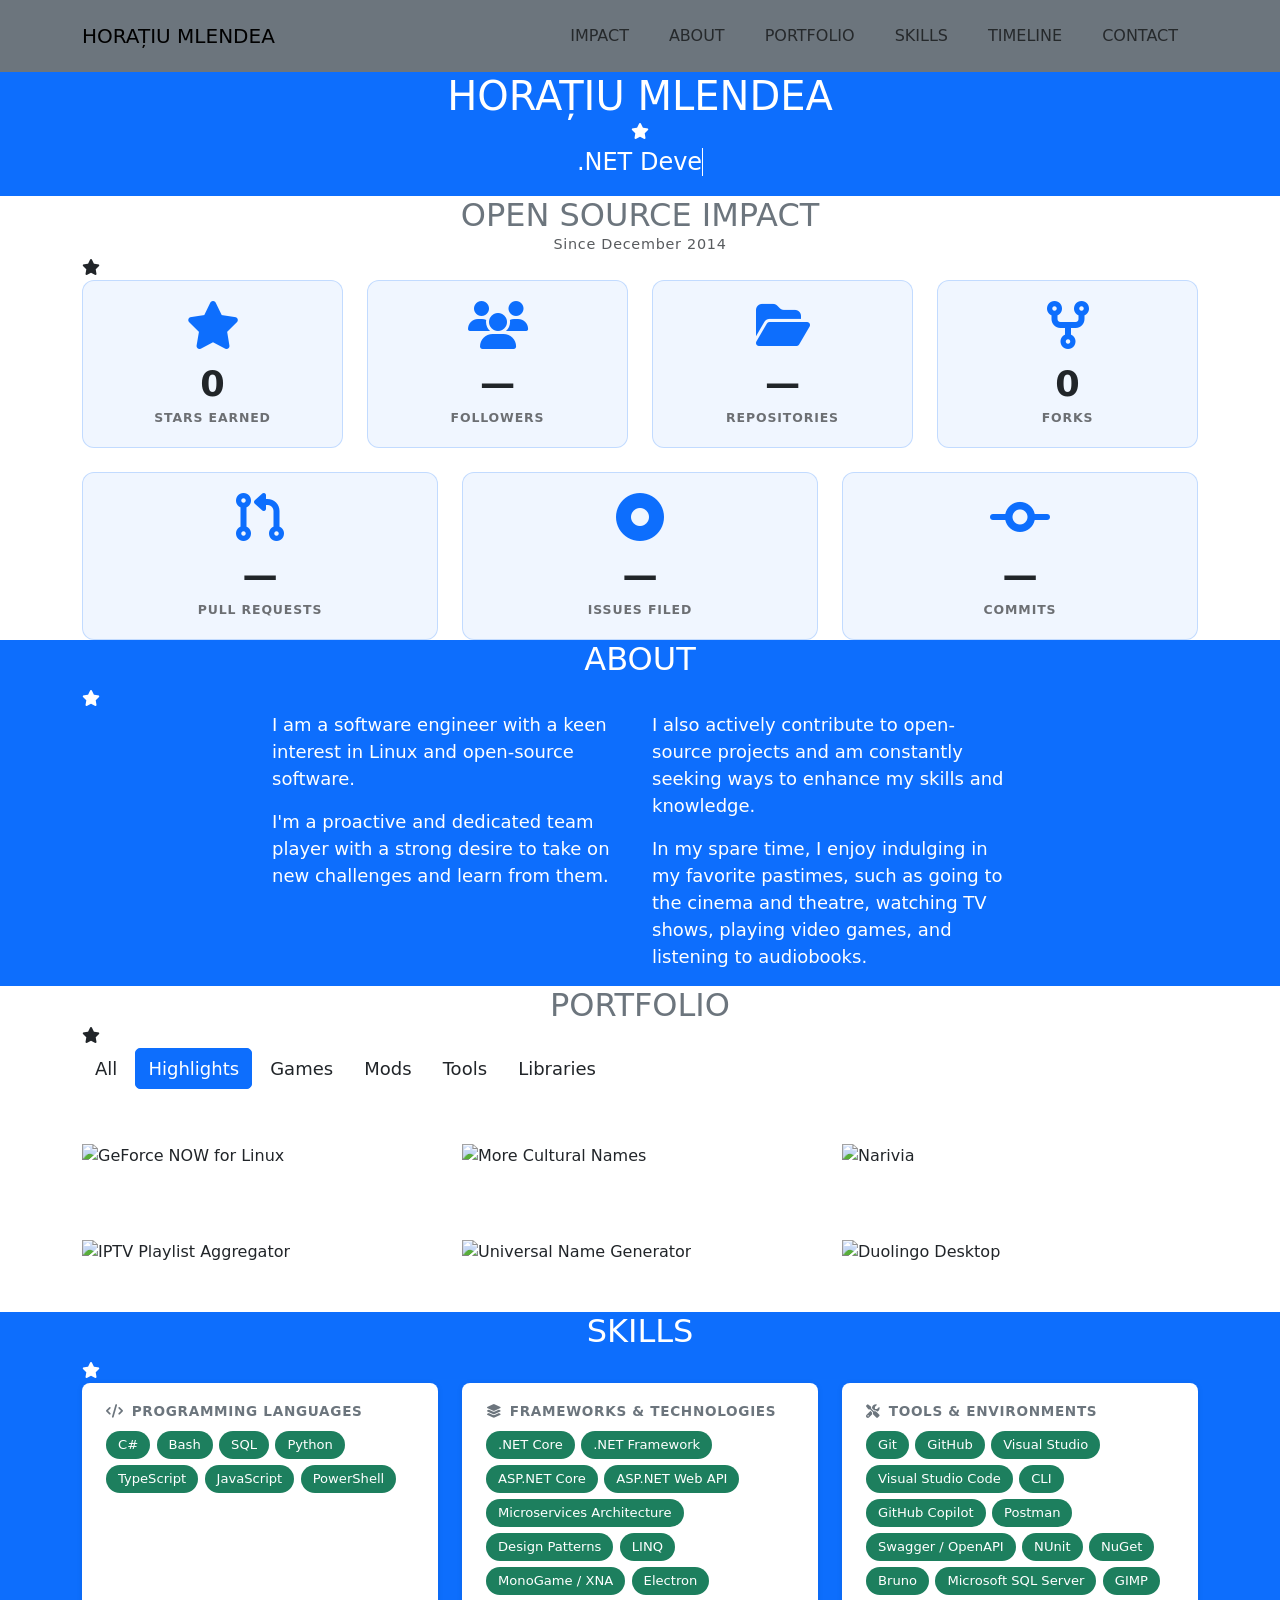
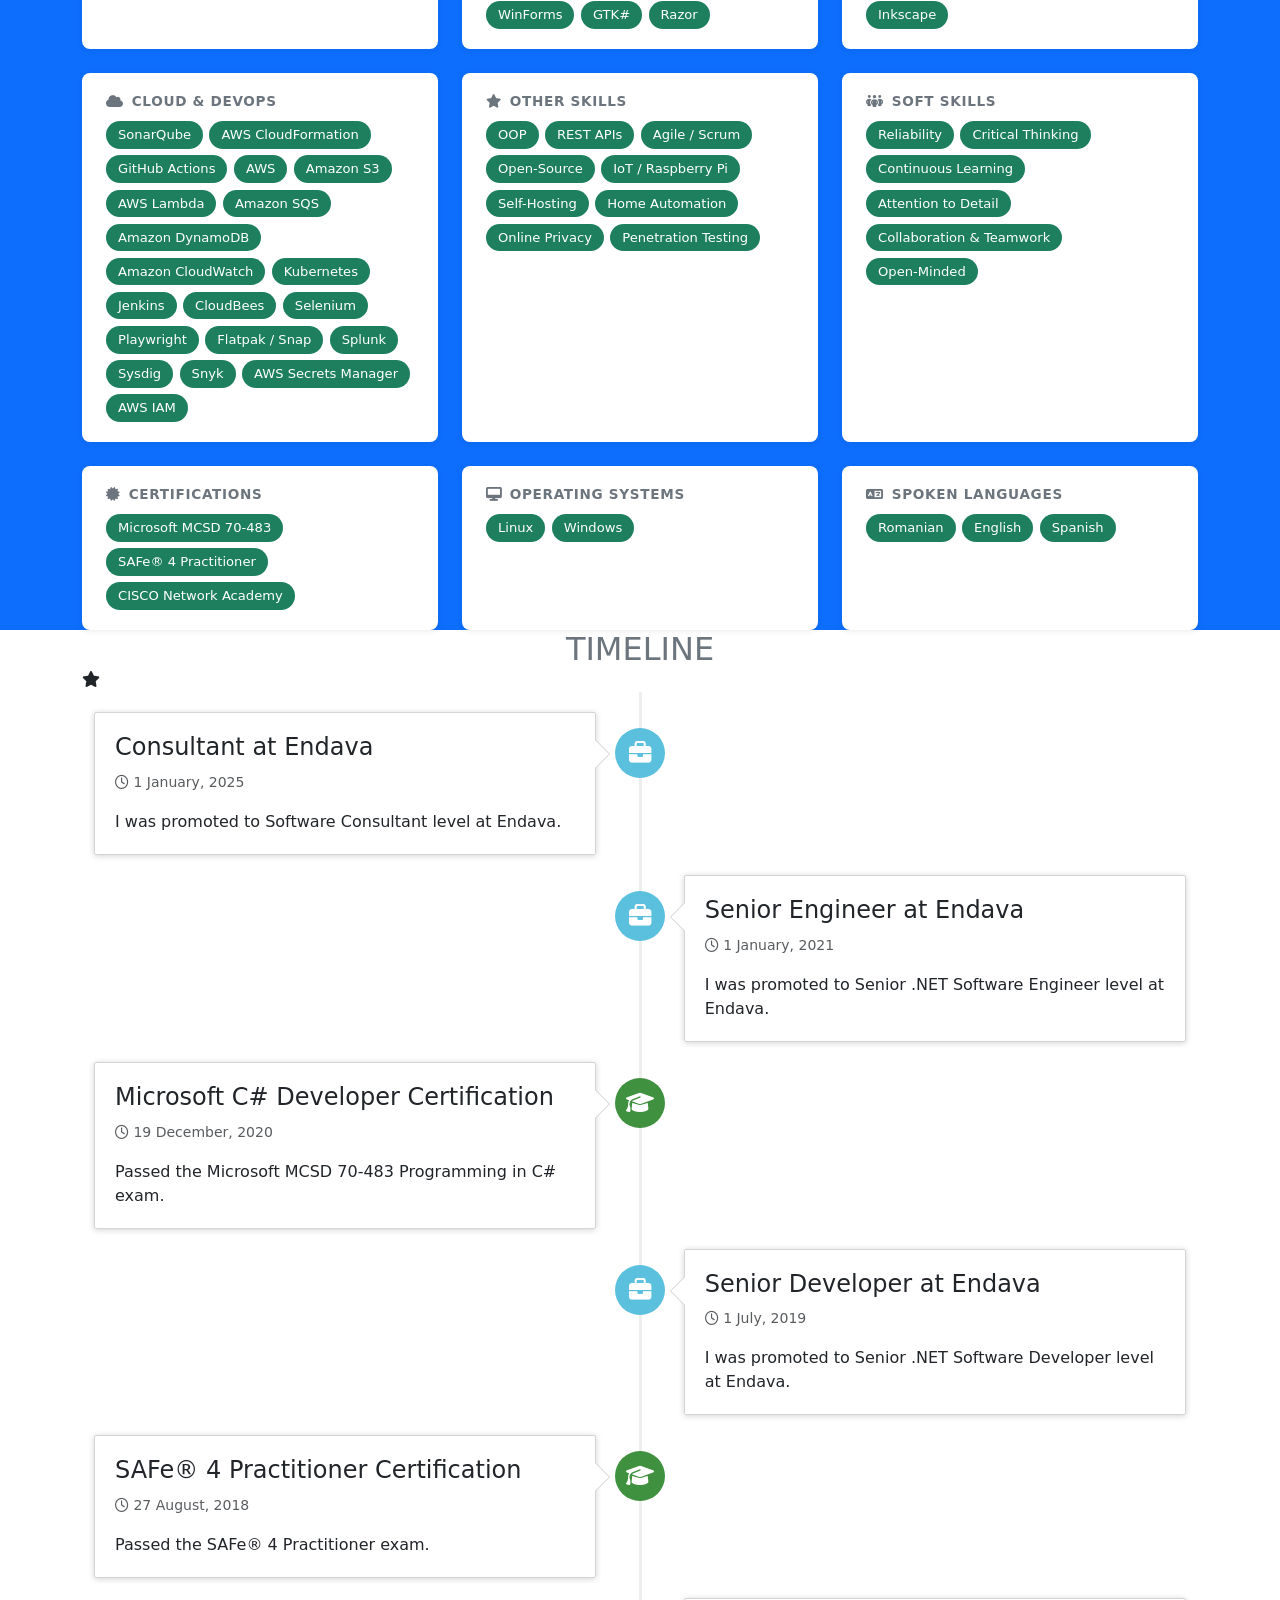
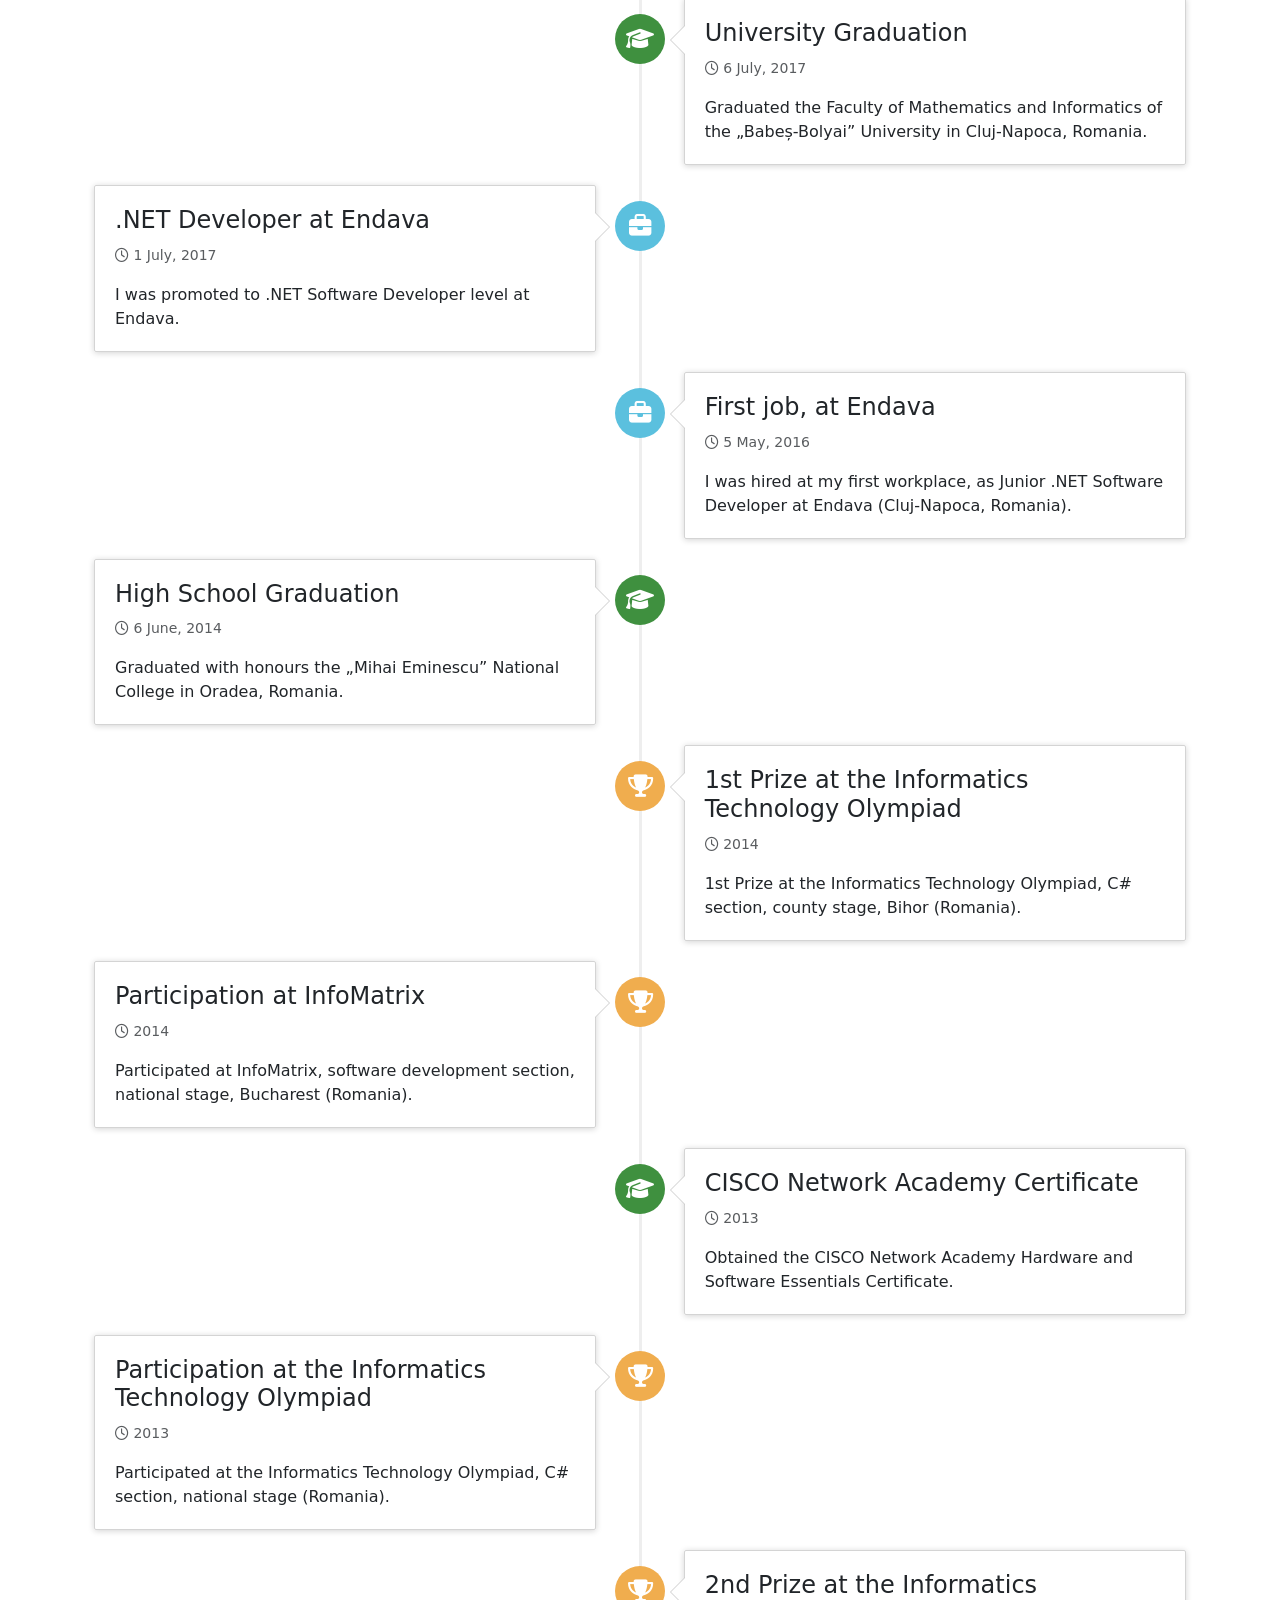
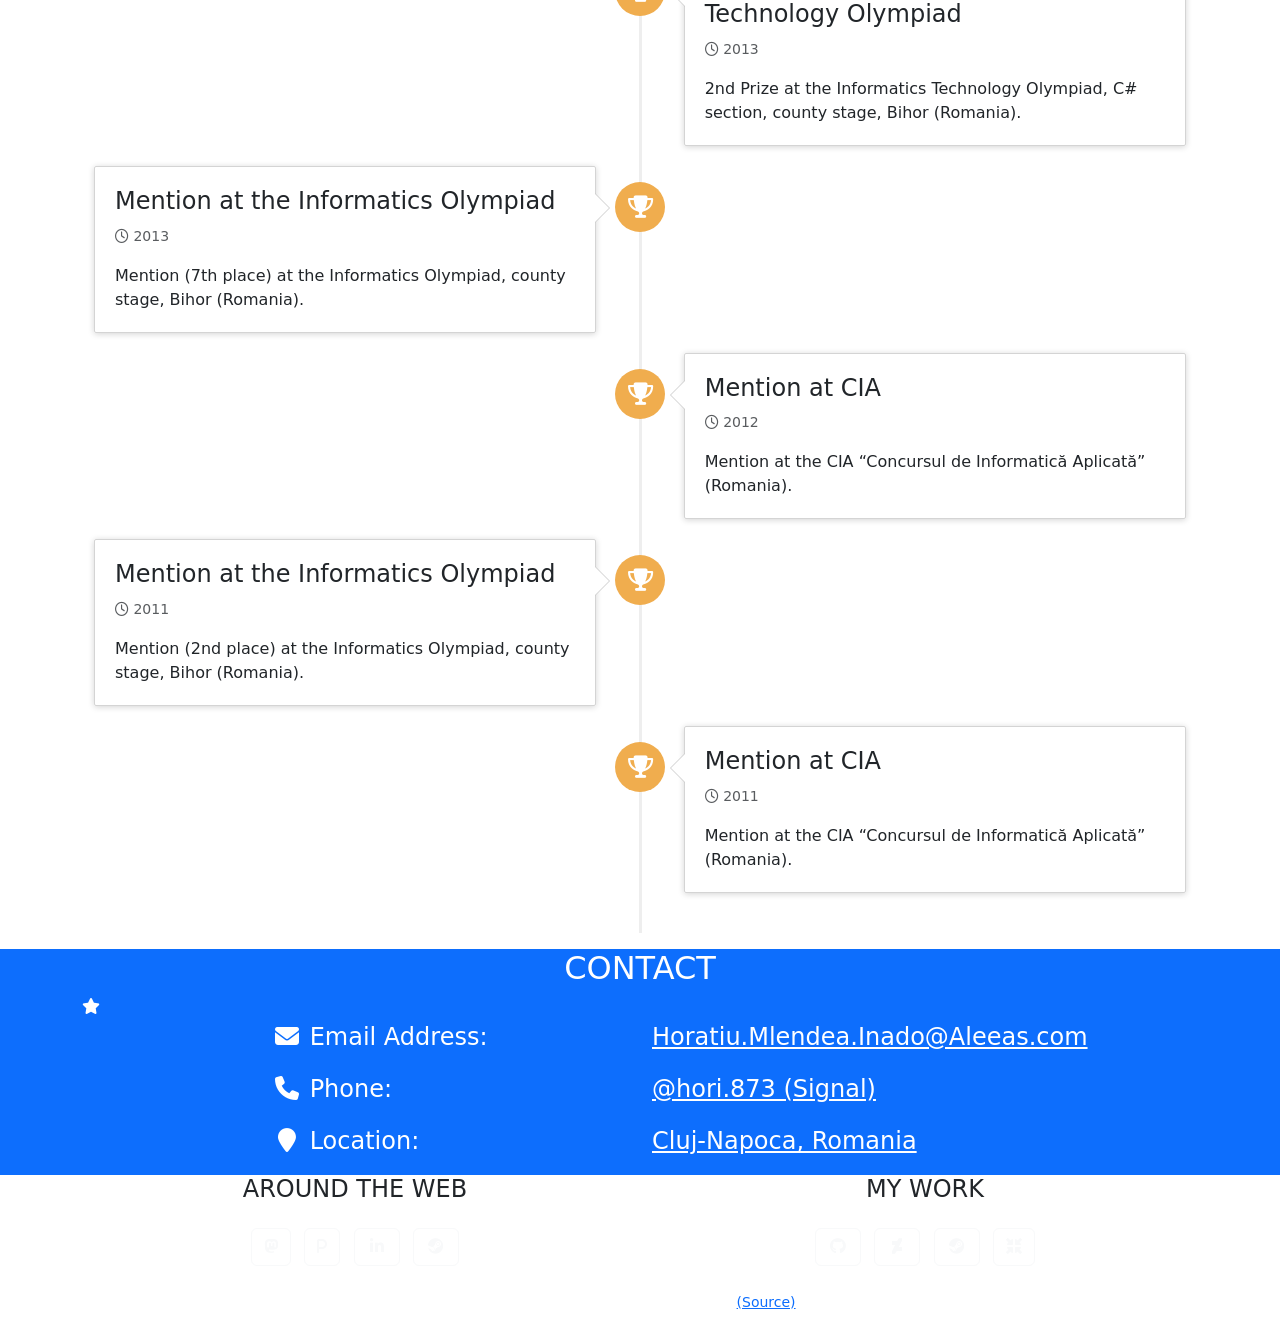
==== commit 671433cf: "metadata: Dynamic copyright year" ====
--- a/index.html
+++ b/index.html
@@ -839,7 +839,7 @@
         <!-- Copyright Section-->
         <div class="copyright py-4 text-center text-white">
             <div class="container">
-                <small>Copyright © Horațiu Mlendea 2026</small>
+                <small>Copyright &copy; Horațiu Mlendea <span id="copyright-year"></span></small>
                 <small><a href="https://github.com/hmlendea/hmlendea.go.ro">(Source)</a></small>
             </div>
         </div>
